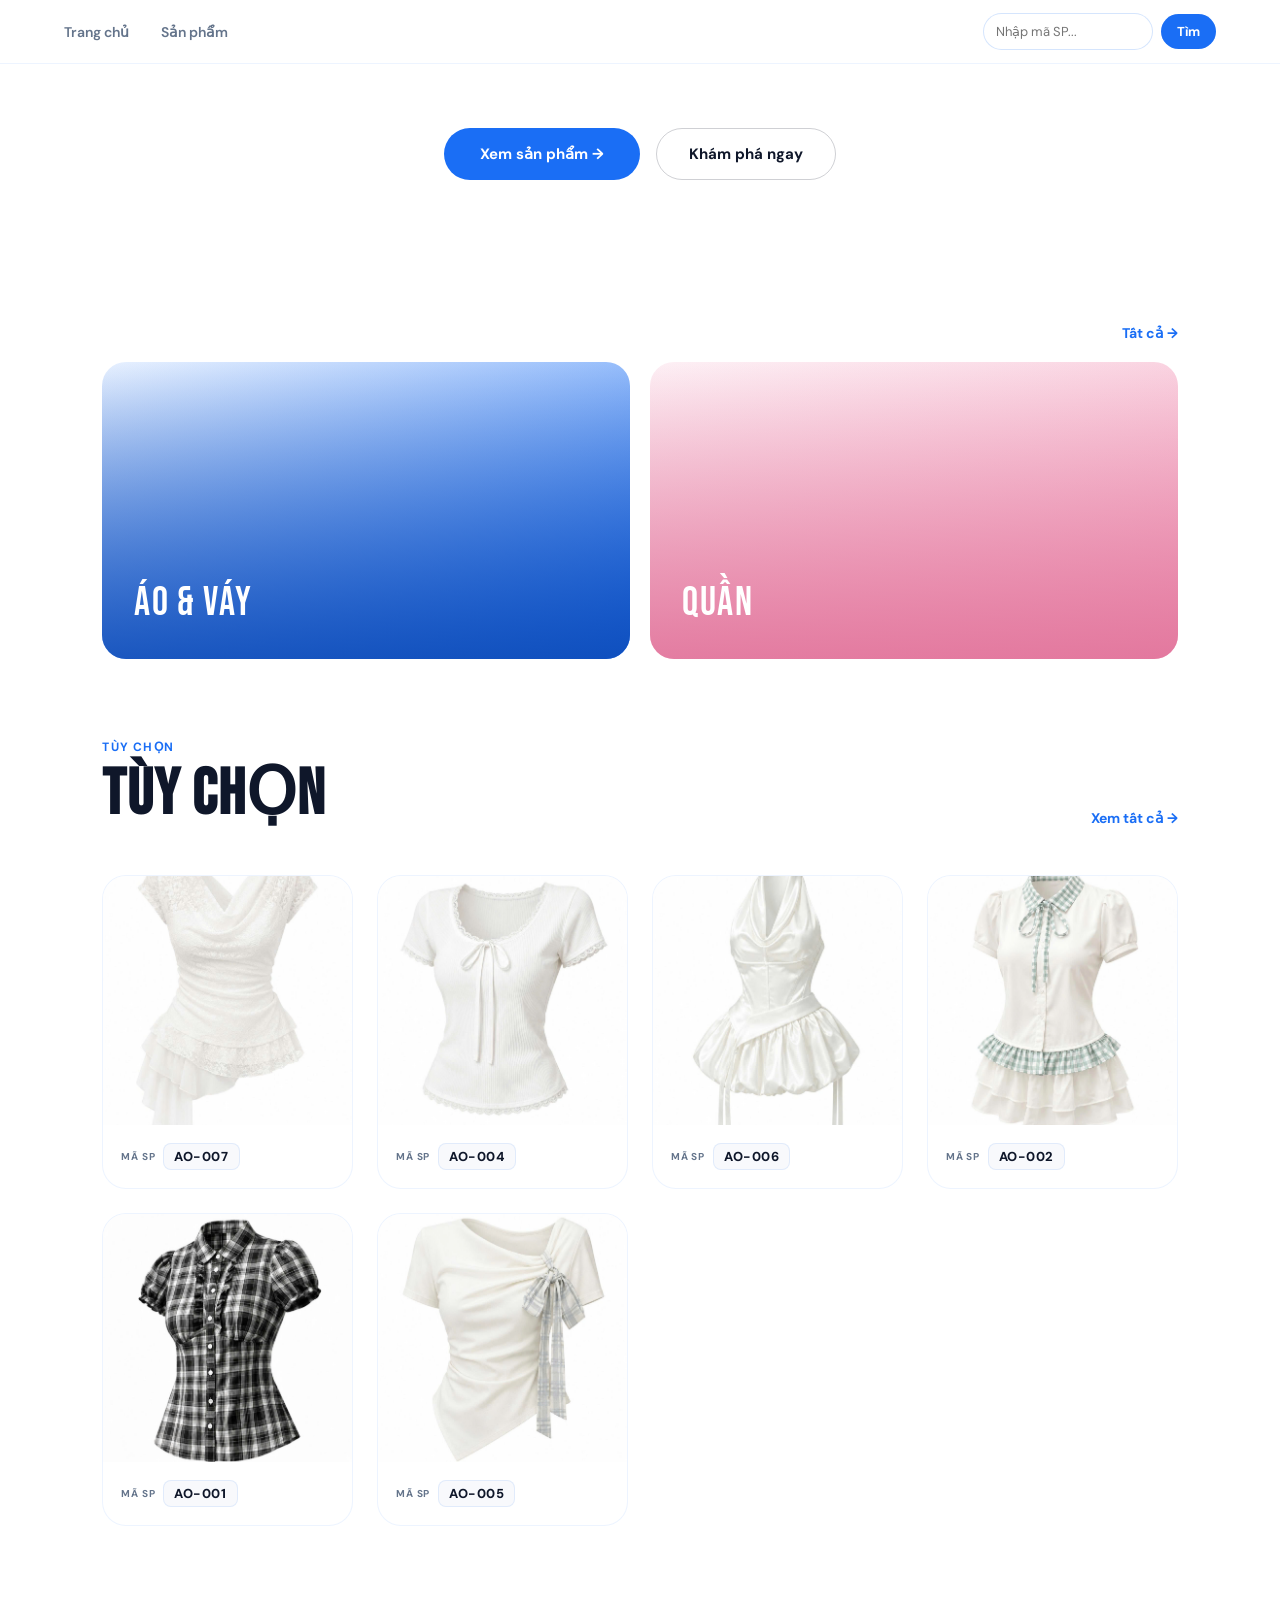
==== index.html @ 64c48cc1 "Update index.html" ====
<!DOCTYPE html>
<html lang="vi">
<head>
  <meta charset="UTF-8" />
  <meta name="viewport" content="width=device-width, initial-scale=1.0" />
  <title>Tra cứu mã sản phẩm</title>

  <style>
    @import url('https://fonts.googleapis.com/css2?family=Bebas+Neue&family=DM+Sans:wght@300;400;500;600;700&display=swap');

    /* =========================
       1. RESET & VARIABLES
    ========================= */
    * {
      margin: 0;
      padding: 0;
      box-sizing: border-box;
    }

    :root {
      --blue: #1a6ef5;
      --blue-dark: #0d4ab5;
      --blue-light: #e8f1ff;
      --pink: #f5a8c3;
      --pink-dark: #e07098;
      --pink-light: #fdf0f5;
      --white: #ffffff;
      --off-white: #f8f9fc;
      --gray: #64748b;
      --dark: #0f172a;
      --shadow-md: 0 8px 32px rgba(26, 110, 245, 0.14);
      --shadow-lg: 0 20px 60px rgba(26, 110, 245, 0.18);
    }

    body {
      font-family: 'DM Sans', sans-serif;
      background: var(--white);
      color: var(--dark);
      overflow-x: hidden;
    }

    h1,
    h2,
    h3,
    .display {
      font-family: 'Bebas Neue', sans-serif;
      letter-spacing: 0.02em;
    }

    button,
    select {
      font-family: inherit;
    }

    /* =========================
       2. COMMON COMPONENTS
    ========================= */
    .page {
      display: none;
      min-height: 100vh;
      padding-top: 64px;
    }

    .page.active {
      display: block;
    }

    .section {
      padding: 80px 8%;
    }

    .section-header {
      display: flex;
      justify-content: space-between;
      align-items: flex-end;
      gap: 20px;
      margin-bottom: 48px;
    }

    .section-header.no-title {
      justify-content: flex-end;
      margin-bottom: 20px;
    }

    .section-label {
      margin-bottom: 8px;
      font-size: 12px;
      font-weight: 700;
      color: var(--blue);
      text-transform: uppercase;
      letter-spacing: 0.1em;
    }

    .section-title {
      font-size: clamp(36px, 5vw, 64px);
      line-height: 1;
      color: var(--dark);
    }

    .section-link {
      display: flex;
      align-items: center;
      gap: 6px;
      font-size: 14px;
      font-weight: 700;
      color: var(--blue);
      text-decoration: none;
      cursor: pointer;
      transition: gap 0.2s ease;
    }

    .section-link:hover {
      gap: 12px;
    }

    .btn-primary,
    .btn-outline {
      border-radius: 50px;
      font-size: 15px;
      font-weight: 700;
      cursor: pointer;
      transition: all 0.25s ease;
    }

    .btn-primary {
      padding: 16px 36px;
      border: none;
      background: var(--blue);
      color: var(--white);
    }

    .btn-primary:hover {
      background: var(--blue-dark);
      transform: translateY(-2px);
      box-shadow: var(--shadow-md);
    }

    .btn-outline {
      padding: 15px 32px;
      border: 1.5px solid rgba(15, 23, 42, 0.2);
      background: transparent;
      color: var(--dark);
    }

    .btn-outline:hover {
      border-color: var(--blue);
      color: var(--blue);
      transform: translateY(-2px);
    }

    /* =========================
       3. NAVBAR
    ========================= */
    nav {
      position: fixed;
      top: 0;
      left: 0;
      z-index: 100;
      width: 100%;
      height: 64px;
      padding: 0 5%;
      display: flex;
      align-items: center;
      justify-content: space-between;
      background: rgba(255, 255, 255, 0.92);
      backdrop-filter: blur(16px);
      border-bottom: 1px solid rgba(26, 110, 245, 0.08);
    }

    .nav-logo {
      font-family: 'Bebas Neue', sans-serif;
      font-size: 26px;
      color: var(--blue);
      letter-spacing: 0.08em;
      cursor: pointer;
    }

    .nav-links {
      display: flex;
      gap: 32px;
      list-style: none;
    }

    .nav-links a {
      position: relative;
      font-size: 14px;
      font-weight: 600;
      color: var(--gray);
      text-decoration: none;
      cursor: pointer;
      transition: color 0.2s ease;
    }

    .nav-links a::after {
      content: '';
      position: absolute;
      left: 0;
      bottom: -4px;
      width: 0;
      height: 2px;
      background: var(--blue);
      transition: width 0.25s ease;
    }

    .nav-links a:hover {
      color: var(--blue);
    }

    .nav-links a:hover::after {
      width: 100%;
    }

    .nav-search {
      display: flex;
      align-items: center;
      gap: 8px;
    }

    .nav-search input {
      width: 170px;
      padding: 9px 12px;
      border: 1.5px solid rgba(26, 110, 245, 0.18);
      border-radius: 999px;
      outline: none;
      font-family: 'DM Sans', sans-serif;
      font-size: 13px;
      color: var(--dark);
      background: var(--white);
    }

    .nav-search input:focus {
      border-color: var(--blue);
      box-shadow: 0 0 0 3px rgba(26, 110, 245, 0.08);
    }

    .nav-search button {
      padding: 9px 16px;
      border: none;
      border-radius: 999px;
      background: var(--blue);
      color: var(--white);
      font-family: 'DM Sans', sans-serif;
      font-size: 13px;
      font-weight: 700;
      cursor: pointer;
      transition: all 0.2s ease;
    }

    .nav-search button:hover {
      background: var(--blue-dark);
      transform: translateY(-1px);
    }

    /* =========================
       4. HERO
    ========================= */
    .hero {
      min-height: 180px;
      display: block;
      overflow: hidden;
    }

    .hero-left {
      position: relative;
      z-index: 2;
      display: flex;
      align-items: center;
      justify-content: center;
      padding: 28px 5%;
      min-height: 180px;
      background: var(--white);
    }

    .hero-eyebrow {
      width: fit-content;
      display: inline-flex;
      align-items: center;
      gap: 8px;
      margin-bottom: 24px;
      padding: 6px 16px;
      border-radius: 20px;
      background: var(--blue-light);
      color: var(--blue);
      font-size: 12px;
      font-weight: 700;
      text-transform: uppercase;
      letter-spacing: 0.08em;
    }

    .hero-title {
      margin-bottom: 16px;
      font-size: clamp(52px, 7vw, 100px);
      line-height: 0.92;
      color: var(--dark);
    }

    .hero-title span {
      color: var(--blue);
    }

    .hero-sub {
      max-width: 390px;
      margin-bottom: 40px;
      color: var(--gray);
      font-size: 16px;
      font-weight: 300;
      line-height: 1.6;
    }

    .hero-cta {
      display: flex;
      gap: 16px;
      flex-wrap: wrap;
      align-items: center;
      justify-content: center;
    }

    .hero-stats {
      display: flex;
      gap: 40px;
      margin-top: 56px;
    }

    .stat {
      display: flex;
      flex-direction: column;
    }

    .stat-num {
      font-family: 'Bebas Neue', sans-serif;
      font-size: 36px;
      line-height: 1;
      color: var(--blue);
    }

    .stat-label {
      margin-top: 4px;
      font-size: 12px;
      font-weight: 600;
      color: var(--gray);
      text-transform: uppercase;
      letter-spacing: 0.06em;
    }

    .hero-right {
      position: relative;
      display: flex;
      align-items: center;
      justify-content: center;
      overflow: hidden;
      background: linear-gradient(135deg, var(--blue-light), var(--pink-light));
    }

    .hero-blob,
    .hero-blob-2 {
      position: absolute;
      border-radius: 60% 40% 70% 30% / 50% 60% 40% 50%;
      animation: blobAnim 7s ease-in-out infinite;
    }

    .hero-blob {
      width: 500px;
      height: 500px;
      background: rgba(26, 110, 245, 0.08);
    }

    .hero-blob-2 {
      width: 350px;
      height: 350px;
      background: rgba(245, 168, 195, 0.2);
      animation-direction: reverse;
    }

    .hero-icon {
      position: relative;
      z-index: 2;
      font-size: 180px;
      filter: drop-shadow(0 20px 40px rgba(26, 110, 245, 0.25));
      animation: float 3s ease-in-out infinite;
    }

    .hero-badge {
      position: absolute;
      right: 8%;
      bottom: 24%;
      z-index: 3;
      padding: 16px 20px;
      border-radius: 20px;
      background: var(--white);
      box-shadow: var(--shadow-md);
      animation: float 4s ease-in-out infinite;
    }

    .badge-label {
      font-size: 10px;
      font-weight: 700;
      color: var(--gray);
      text-transform: uppercase;
      letter-spacing: 0.08em;
    }

    .badge-value {
      font-family: 'Bebas Neue', sans-serif;
      font-size: 28px;
      line-height: 1;
      color: var(--blue);
    }

    /* =========================
       5. CATEGORIES
    ========================= */
    .categories {
      display: grid;
      grid-template-columns: 1fr 1fr;
      gap: 20px;
    }

    .category-card {
      position: relative;
      aspect-ratio: 16 / 9;
      overflow: hidden;
      border-radius: 24px;
      cursor: pointer;
      transition: transform 0.3s ease;
    }

    .category-card:hover {
      transform: scale(1.02);
    }

    .category-bg {
      width: 100%;
      height: 100%;
      display: flex;
      align-items: center;
      justify-content: center;
      font-size: 90px;
      transition: transform 0.4s ease;
    }

    .category-card:hover .category-bg {
      transform: scale(1.1);
    }

    .category-overlay {
      position: absolute;
      inset: 0;
      display: flex;
      flex-direction: column;
      justify-content: flex-end;
      padding: 32px;
    }

    .category-name {
      font-family: 'Bebas Neue', sans-serif;
      font-size: 40px;
      color: var(--white);
      letter-spacing: 0.04em;
    }

    .category-count {
      color: rgba(255, 255, 255, 0.78);
      font-size: 14px;
    }

    .category-shirt {
      background: linear-gradient(160deg, #e8f1ff, #1a6ef5);
    }

    .category-shirt .category-overlay {
      background: linear-gradient(to top, rgba(13, 74, 181, 0.85), transparent);
    }

    .category-pants {
      background: linear-gradient(160deg, #fdf0f5, #f5a8c3);
    }

    .category-pants .category-overlay {
      background: linear-gradient(to top, rgba(224, 112, 152, 0.85), transparent);
    }

    /* =========================
       6. PRODUCT CARD
    ========================= */
    .products-grid {
      display: grid;
      grid-template-columns: repeat(auto-fill, minmax(240px, 1fr));
      gap: 24px;
    }

    .product-card {
      overflow: hidden;
      border: 1.5px solid rgba(26, 110, 245, 0.08);
      border-radius: 24px;
      background: var(--white);
      cursor: pointer;
      transition: all 0.3s ease;
    }

    .product-card:hover {
      transform: translateY(-8px);
      border-color: rgba(26, 110, 245, 0.2);
      box-shadow: var(--shadow-lg);
    }

    .product-image {
      position: relative;
      aspect-ratio: 1 / 1;
      display: flex;
      align-items: center;
      justify-content: center;
      background: linear-gradient(135deg, var(--blue-light), var(--pink-light));
      font-size: 90px;
      overflow: hidden;
    }


    .product-image img {
      width: 100%;
      height: 100%;
      object-fit: cover;
      display: block;
    }
    .product-emoji {
      transition: transform 0.3s ease;
    }

    .product-card:hover .product-emoji {
      transform: scale(1.12) rotate(-4deg);
    }

    .product-badge {
      position: absolute;
      top: 12px;
      left: 12px;
      padding: 4px 12px;
      border-radius: 20px;
      background: var(--blue);
      color: var(--white);
      font-size: 11px;
      font-weight: 700;
      letter-spacing: 0.04em;
    }

    .product-body {
      padding: 18px;
    }

    .product-name {
      margin-bottom: 12px;
      font-family: 'Bebas Neue', sans-serif;
      font-size: 22px;
      line-height: 1.1;
      color: var(--dark);
      letter-spacing: 0.02em;
    }

    .product-code-row {
      display: flex;
      align-items: center;
      gap: 8px;
      flex-wrap: wrap;
    }

    .code-label {
      font-size: 10px;
      font-weight: 700;
      color: var(--gray);
      text-transform: uppercase;
      letter-spacing: 0.08em;
    }

    .code-value {
      padding: 4px 10px;
      border: 1px solid rgba(26, 110, 245, 0.1);
      border-radius: 8px;
      background: var(--off-white);
      color: var(--dark);
      font-size: 13px;
      font-weight: 800;
      letter-spacing: 0.04em;
    }

    /* =========================
       7. SHOP PAGE
    ========================= */
    .shop-hero {
      padding: 40px 8% 32px;
      background: var(--off-white);
      border-bottom: 1px solid rgba(26, 110, 245, 0.08);
    }

    .shop-title {
      font-family: 'Bebas Neue', sans-serif;
      font-size: clamp(40px, 6vw, 72px);
      color: var(--dark);
    }

    .shop-layout {
      display: grid;
      grid-template-columns: 220px 1fr;
      gap: 32px;
      padding: 32px 8% 80px;
    }

    .filters {
      position: sticky;
      top: 84px;
      height: fit-content;
    }

    .filter-group {
      margin-bottom: 32px;
    }

    .filter-title {
      margin-bottom: 16px;
      font-family: 'Bebas Neue', sans-serif;
      font-size: 18px;
      color: var(--dark);
      letter-spacing: 0.04em;
    }

    .filter-options {
      display: flex;
      flex-direction: column;
      gap: 8px;
    }

    .filter-option {
      display: flex;
      align-items: center;
      justify-content: space-between;
      padding: 8px 12px;
      border-radius: 10px;
      color: var(--gray);
      font-size: 14px;
      cursor: pointer;
      transition: all 0.2s ease;
    }

    .filter-option:hover,
    .filter-option.active {
      background: var(--blue-light);
      color: var(--blue);
      font-weight: 700;
    }

    .filter-count {
      padding: 2px 8px;
      border-radius: 10px;
      background: rgba(26, 110, 245, 0.1);
      color: var(--blue);
      font-size: 11px;
      font-weight: 700;
    }

    .shop-header {
      display: flex;
      justify-content: space-between;
      align-items: center;
      gap: 16px;
      margin-bottom: 24px;
    }

    .shop-count {
      color: var(--gray);
      font-size: 14px;
    }

    .sort-select {
      padding: 8px 14px;
      border: 1.5px solid rgba(26, 110, 245, 0.15);
      border-radius: 10px;
      background: var(--white);
      color: var(--dark);
      font-size: 14px;
      outline: none;
      cursor: pointer;
    }

    .tag-row {
      display: flex;
      flex-wrap: wrap;
      gap: 10px;
      margin-bottom: 36px;
    }

    .tag {
      padding: 8px 20px;
      border: 1.5px solid rgba(26, 110, 245, 0.2);
      border-radius: 20px;
      background: var(--white);
      color: var(--gray);
      font-size: 13px;
      font-weight: 700;
      cursor: pointer;
      transition: all 0.2s ease;
    }

    .tag:hover,
    .tag.active {
      border-color: var(--blue);
      background: var(--blue);
      color: var(--white);
    }

    /* =========================
       8. DETAIL PAGE
    ========================= */
    .detail-wrap {
      display: grid;
      grid-template-columns: 1fr 1fr;
      gap: 60px;
      padding: 40px 8% 80px;
    }

    .detail-gallery {
      position: sticky;
      top: 84px;
      height: fit-content;
    }

    .gallery-main {
      aspect-ratio: 1 / 1;
      display: flex;
      align-items: center;
      justify-content: center;
      margin-bottom: 16px;
      border-radius: 28px;
      background: linear-gradient(135deg, var(--blue-light), var(--pink-light));
      font-size: 140px;
    }

    .gallery-thumbs {
      display: flex;
      gap: 12px;
    }

    .thumb {
      width: 72px;
      height: 72px;
      display: flex;
      align-items: center;
      justify-content: center;
      border: 2px solid transparent;
      border-radius: 14px;
      background: var(--off-white);
      font-size: 26px;
      cursor: pointer;
      transition: all 0.2s ease;
    }

    .thumb.active,
    .thumb:hover {
      border-color: var(--blue);
      background: var(--blue-light);
    }

    .detail-name {
      margin-bottom: 20px;
      font-size: clamp(34px, 4vw, 56px);
      line-height: 0.95;
      color: var(--dark);
    }

    .detail-code-box {
      display: inline-flex;
      align-items: center;
      gap: 10px;
      margin-bottom: 28px;
      padding: 12px 20px;
      border: 1.5px solid rgba(26, 110, 245, 0.12);
      border-radius: 14px;
      background: var(--off-white);
    }

    .detail-code-label {
      font-size: 11px;
      font-weight: 800;
      color: var(--gray);
      text-transform: uppercase;
      letter-spacing: 0.1em;
    }

    .detail-code-value {
      color: var(--blue);
      font-size: 16px;
      font-weight: 800;
      letter-spacing: 0.08em;
    }

    .option-label {
      margin-bottom: 12px;
      color: var(--gray);
      font-size: 13px;
      font-weight: 700;
      text-transform: uppercase;
      letter-spacing: 0.06em;
    }

    .color-options {
      display: flex;
      gap: 10px;
      margin-bottom: 32px;
    }

    .color-dot {
      width: 32px;
      height: 32px;
      border: 3px solid transparent;
      border-radius: 50%;
      cursor: pointer;
      transition: all 0.2s ease;
    }

    .color-dot:hover,
    .color-dot.active {
      border-color: var(--blue);
      transform: scale(1.1);
    }

    .features-grid {
      display: grid;
      grid-template-columns: 1fr 1fr;
      gap: 14px;
    }

    .feature-item {
      display: flex;
      gap: 12px;
      align-items: flex-start;
      padding: 16px;
      border-radius: 14px;
      background: var(--off-white);
    }

    .feature-icon {
      font-size: 22px;
    }

    .feature-text strong {
      display: block;
      margin-bottom: 2px;
      color: var(--dark);
      font-size: 13px;
    }

    .feature-text span {
      color: var(--gray);
      font-size: 12px;
    }

    /* =========================
       9. FOOTER
    ========================= */
    footer {
      padding: 60px 8% 32px;
      background: var(--dark);
      color: rgba(255, 255, 255, 0.6);
    }

    .footer-grid {
      display: grid;
      grid-template-columns: 2fr 1fr 1fr 1fr;
      gap: 40px;
      margin-bottom: 48px;
    }

    .footer-brand {
      margin-bottom: 12px;
      font-family: 'Bebas Neue', sans-serif;
      font-size: 36px;
      color: var(--white);
      letter-spacing: 0.1em;
    }

    .footer-tagline {
      max-width: 280px;
      font-size: 14px;
      font-weight: 300;
      line-height: 1.6;
    }

    .footer-col h4 {
      margin-bottom: 20px;
      color: var(--white);
      font-size: 12px;
      font-weight: 800;
      text-transform: uppercase;
      letter-spacing: 0.1em;
    }

    .footer-col ul {
      display: flex;
      flex-direction: column;
      gap: 12px;
      list-style: none;
    }

    .footer-col li {
      font-size: 14px;
      font-weight: 300;
    }

    .footer-bottom {
      display: flex;
      justify-content: space-between;
      gap: 20px;
      padding-top: 28px;
      border-top: 1px solid rgba(255, 255, 255, 0.08);
      font-size: 13px;
      font-weight: 300;
    }

    /* =========================
       10. ANIMATION
    ========================= */
    @keyframes blobAnim {
      0%,
      100% {
        border-radius: 60% 40% 70% 30% / 50% 60% 40% 50%;
      }
      50% {
        border-radius: 40% 60% 30% 70% / 60% 40% 50% 50%;
      }
    }

    @keyframes float {
      0%,
      100% {
        transform: rotate(-10deg) translateY(0);
      }
      50% {
        transform: rotate(-10deg) translateY(-16px);
      }
    }

    @keyframes fadeUp {
      from {
        opacity: 0;
        transform: translateY(24px);
      }
      to {
        opacity: 1;
        transform: translateY(0);
      }
    }

    .fade-up {
      animation: fadeUp 0.6s cubic-bezier(0.22, 0.68, 0, 1.2) both;
    }

    .delay-1 { animation-delay: 0.1s; }
    .delay-2 { animation-delay: 0.2s; }
    .delay-3 { animation-delay: 0.3s; }
    .delay-4 { animation-delay: 0.4s; }

    /* =========================
       11. RESPONSIVE: TABLET + MOBILE
    ========================= */

    /* iPad / Tablet ngang và dọc */
    @media (max-width: 1024px) {
      nav {
        height: auto;
        min-height: 64px;
        padding: 12px 5%;
        gap: 14px;
        flex-wrap: wrap;
      }

      .page {
        padding-top: 92px;
      }

      .nav-logo {
        font-size: 24px;
      }

      .nav-links {
        gap: 20px;
      }

      .nav-search {
        width: 100%;
        order: 3;
      }

      .nav-search input {
        flex: 1;
        width: auto;
      }

      .hero {
        min-height: auto;
        grid-template-columns: 1fr;
      }

      .hero-left {
        padding: 26px 6%;
        min-height: 160px;
      }

      .hero-right {
        min-height: 360px;
      }

      .hero-icon {
        font-size: 130px;
      }

      .hero-badge {
        right: 10%;
        bottom: 16%;
      }

      .categories {
        gap: 18px;
      }

      .category-card {
        aspect-ratio: 4 / 3;
      }

      .category-name {
        font-size: 34px;
      }

      .products-grid {
        grid-template-columns: repeat(2, minmax(0, 1fr));
        gap: 20px;
      }

      .shop-layout {
        grid-template-columns: 1fr;
        padding: 28px 6% 70px;
      }

      .filters {
        position: static;
      }

      .filter-options {
        flex-direction: row;
        flex-wrap: wrap;
      }

      .filter-option {
        border: 1.5px solid rgba(26, 110, 245, 0.15);
      }

      .footer-grid {
        grid-template-columns: 1fr 1fr;
      }
    }

    /* Điện thoại */
    @media (max-width: 640px) {
      nav {
        padding: 10px 5%;
      }

      .page {
        padding-top: 122px;
      }

      .nav-logo {
        width: 100%;
        text-align: center;
        font-size: 25px;
      }

      .nav-links {
        width: 100%;
        justify-content: center;
        gap: 22px;
      }

      .nav-links a {
        font-size: 13px;
      }

      .nav-search {
        gap: 6px;
      }

      .nav-search input {
        min-width: 0;
        padding: 10px 12px;
        font-size: 12px;
      }

      .nav-search button {
        padding: 10px 14px;
        font-size: 12px;
        white-space: nowrap;
      }

      .section {
        padding: 54px 5%;
      }

      .section-header {
        align-items: flex-start;
        flex-direction: column;
        gap: 12px;
        margin-bottom: 28px;
      }

      .section-title {
        font-size: 42px;
      }

      .hero-left {
        padding: 22px 5%;
        min-height: 140px;
      }

      .hero-eyebrow {
        margin-bottom: 18px;
        font-size: 11px;
      }

      .hero-title {
        font-size: 58px;
      }

      .hero-sub {
        margin-bottom: 28px;
        font-size: 14px;
      }

      .hero-cta {
        flex-direction: column;
        align-items: stretch;
      }

      .btn-primary,
      .btn-outline {
        width: 100%;
        text-align: center;
      }

      .hero-stats {
        display: grid;
        grid-template-columns: repeat(3, 1fr);
        gap: 12px;
        margin-top: 34px;
      }

      .stat-num {
        font-size: 28px;
      }

      .stat-label {
        font-size: 10px;
      }

      .hero-right {
        display: none;
      }

      .categories {
        grid-template-columns: 1fr;
      }

      .category-card {
        aspect-ratio: 16 / 10;
        border-radius: 20px;
      }

      .category-bg {
        font-size: 70px;
      }

      .category-overlay {
        padding: 24px;
      }

      .category-name {
        font-size: 34px;
      }

      .products-grid {
        grid-template-columns: 1fr;
        gap: 18px;
      }

      .product-card {
        border-radius: 20px;
      }

      .product-image {
        font-size: 76px;
      }

      .product-body {
        padding: 16px;
      }

      .shop-hero {
        padding: 32px 5% 24px;
      }

      .shop-title {
        font-size: 46px;
      }

      .shop-layout {
        padding: 24px 5% 56px;
      }

      .shop-header {
        align-items: flex-start;
        flex-direction: column;
      }

      .sort-select {
        width: 100%;
      }

      .tag-row {
        gap: 8px;
        margin-bottom: 26px;
      }

      .tag {
        padding: 8px 16px;
        font-size: 12px;
      }

      .footer-grid {
        grid-template-columns: 1fr;
        gap: 28px;
      }

      .footer-bottom {
        align-items: flex-start;
        flex-direction: column;
      }
    }

    /* Điện thoại rất nhỏ */
    @media (max-width: 380px) {
      .page {
        padding-top: 128px;
      }

      .hero-title {
        font-size: 50px;
      }

      .hero-stats {
        grid-template-columns: 1fr;
      }

      .category-name {
        font-size: 30px;
      }
    }
  </style>
</head>

<body>
  <!-- =========================
       NAVBAR
  ========================== -->
  <nav>

    <ul class="nav-links">
      <li><a onclick="goPage('home')">Trang chủ</a></li>
      <li><a onclick="goPage('shop')">Sản phẩm</a></li>
    </ul>

    <div class="nav-search">
      <input id="search-code" type="text" placeholder="Nhập mã SP..." onkeydown="handleSearchEnter(event)" />
      <button onclick="searchProductByCode()">Tìm</button>
    </div>
  </nav>

  <!-- =========================
       HOME PAGE
  ========================== -->
  <main id="page-home" class="page active">
    <section class="hero">
      <div class="hero-left">
        <div class="hero-cta fade-up delay-3">
          <button class="btn-primary" onclick="goPage('shop')">Xem sản phẩm →</button>
          <button class="btn-outline" onclick="goPage('shop')">Khám phá ngay</button>
        </div>
      </div>
    </section>

    <section class="section">
      <div class="section-header no-title">
        <a class="section-link" onclick="goPage('shop')">Tất cả →</a>
      </div>

      <div class="categories">
        <div class="category-card category-shirt" onclick="goShopFilter('ao')">
          <div class="category-bg"></div>
          <div class="category-overlay">
            <div class="category-name">ÁO & VÁY</div>
          </div>
        </div>

        <div class="category-card category-pants" onclick="goShopFilter('quan')">
          <div class="category-bg"></div>
          <div class="category-overlay">
            <div class="category-name">QUẦN</div>
          </div>
        </div>
      </div>
    </section>

    <section class="section" style="padding-top: 0;">
      <div class="section-header">
        <div>
          <div class="section-label">Tùy chọn</div>
          <h2 class="section-title">TÙY CHỌN</h2>
        </div>
        <a class="section-link" onclick="goPage('shop')">Xem tất cả →</a>
      </div>

      <div id="new-products" class="products-grid"></div>
    </section>
  </main>

  <!-- =========================
       SHOP PAGE
  ========================== -->
  <main id="page-shop" class="page">
    <section class="shop-hero">
      <div class="section-label">Cửa hàng</div>
      <h1 class="shop-title">ÁO & VÁY</h1>
    </section>

    <section class="shop-layout">
      <aside class="filters">
        <div class="filter-group">
          <div class="filter-title">DANH MỤC</div>

          <div class="filter-options">
            <div id="filter-all" class="filter-option active" onclick="shopFilter('all')">
             Tất cả
            </div>
            <div id="filter-ao" class="filter-option" onclick="shopFilter('ao')">
             Áo & Váy
            </div>
            <div id="filter-quan" class="filter-option" onclick="shopFilter('quan')">
             Quần
            </div>
          </div>
        </div>
      </aside>

      <div>
        <div class="shop-header">
          <span id="shop-count" class="shop-count">Hiển thị 0 sản phẩm</span>

          <select id="sort-select" class="sort-select" onchange="renderShopProducts()">
            <option value="default">Mặc định</option>
            <option value="random">Tùy chọn</option>
            <option value="az">Mã A–Z</option>
          </select>
        </div>

        <div class="tag-row">
          <button class="tag active" onclick="shopFilter('all', this)">Tất cả</button>
          <button class="tag" onclick="shopFilter('ao', this)">Áo & Váy</button>
          <button class="tag" onclick="shopFilter('quan', this)">Quần</button>
        </div>

        <div id="shop-products" class="products-grid"></div>
      </div>
    </section>
  </main>

  <!-- =========================
       DETAIL PAGE
  ========================== -->
  <main id="page-detail" class="page">
    <section id="detail-content" class="detail-wrap"></section>
  </main>

  <script>
    /* =========================
       1. PRODUCT DATA
    ========================= */
  </script>
  <script src="products.js"></script>
  <script>
    let activeFilter = 'all';
    let activeSearchCode = '';
    const randomOptionProducts = [...products].sort(() => Math.random() - 0.5).slice(0, 8);

    /* =========================
       2. RENDER PRODUCTS
    ========================= */
    function renderProductCard(product) {
      return `
        <article class="product-card fade-up" onclick="openProductLink(${product.id})">
          <div class="product-image">
            <img src="${product.image}" alt="${product.code}" loading="lazy">
          </div>

          <div class="product-body">
            <div class="product-code-row">
              <span class="code-label">Mã SP</span>
              <span class="code-value">${product.code}</span>
            </div>
          </div>
        </article>
      `;
    }

    function renderNewProducts() {
      document.getElementById('new-products').innerHTML = randomOptionProducts.map(renderProductCard).join('');
    }

    function renderShopProducts() {
      const sortValue = document.getElementById('sort-select')?.value || 'default';

      let list = products.filter(product => {
        const categoryOk = activeFilter === 'all' || product.cat === activeFilter;
        const searchOk = !activeSearchCode || product.code.toUpperCase() === activeSearchCode;
        return categoryOk && searchOk;
      });

      if (sortValue === 'random') {
        list = [...list].sort(() => Math.random() - 0.5).slice(0, 8);
      }

      if (sortValue === 'az') {
        list = [...list].sort((a, b) => a.code.localeCompare(b.code));
      }

      document.getElementById('shop-products').innerHTML = list.map(renderProductCard).join('');
      document.getElementById('shop-count').textContent = activeSearchCode
        ? `Kết quả tìm kiếm: ${activeSearchCode}`
        : `Hiển thị ${list.length} sản phẩm`;
    }

    /* =========================
       3. FILTER PRODUCTS
    ========================= */
    function shopFilter(category, tagElement) {
      activeFilter = category;
      activeSearchCode = '';
      const searchInput = document.getElementById('search-code');
      if (searchInput) searchInput.value = '';

      document.querySelectorAll('.filter-option').forEach(option => {
        option.classList.remove('active');
      });

      document.getElementById(`filter-${category}`)?.classList.add('active');

      if (tagElement) {
        document.querySelectorAll('.tag').forEach(tag => tag.classList.remove('active'));
        tagElement.classList.add('active');
      } else {
        document.querySelectorAll('.tag').forEach(tag => tag.classList.remove('active'));
        const tagIndex = category === 'all' ? 0 : category === 'ao' ? 1 : 2;
        document.querySelectorAll('.tag')[tagIndex]?.classList.add('active');
      }

      renderShopProducts();
    }

    function goShopFilter(category) {
      goPage('shop');
      setTimeout(() => shopFilter(category), 50);
    }

    /* =========================
       4. PRODUCT LINK & SEARCH
    ========================= */
    function openProductLink(productId) {
      const product = products.find(item => item.id === productId);
      if (!product) return;

      window.location.href = product.link;
    }

    function searchProductByCode() {
      const input = document.getElementById('search-code');
      const keyword = input.value.trim().toUpperCase();

      if (!keyword) {
        alert('Vui lòng nhập mã sản phẩm. Ví dụ: AO-001');
        return;
      }

      const product = products.find(item => item.code.toUpperCase() === keyword);

      if (!product) {
        alert('Không tìm thấy sản phẩm có mã: ' + keyword);
        return;
      }

      activeSearchCode = product.code.toUpperCase();
      activeFilter = 'all';
      goPage('shop');
      renderShopProducts();
    }

    function handleSearchEnter(event) {
      if (event.key === 'Enter') {
        searchProductByCode();
      }
    }

    /* =========================
       5. PAGE NAVIGATION
    ========================= */
    function goPage(pageName) {
      document.querySelectorAll('.page').forEach(page => page.classList.remove('active'));
      document.getElementById(`page-${pageName}`).classList.add('active');

      window.scrollTo({ top: 0, behavior: 'smooth' });

      if (pageName === 'shop') {
        renderShopProducts();
      }
    }

    /* =========================
       6. INIT
    ========================= */
    renderNewProducts();
  </script>
</body>
</html>
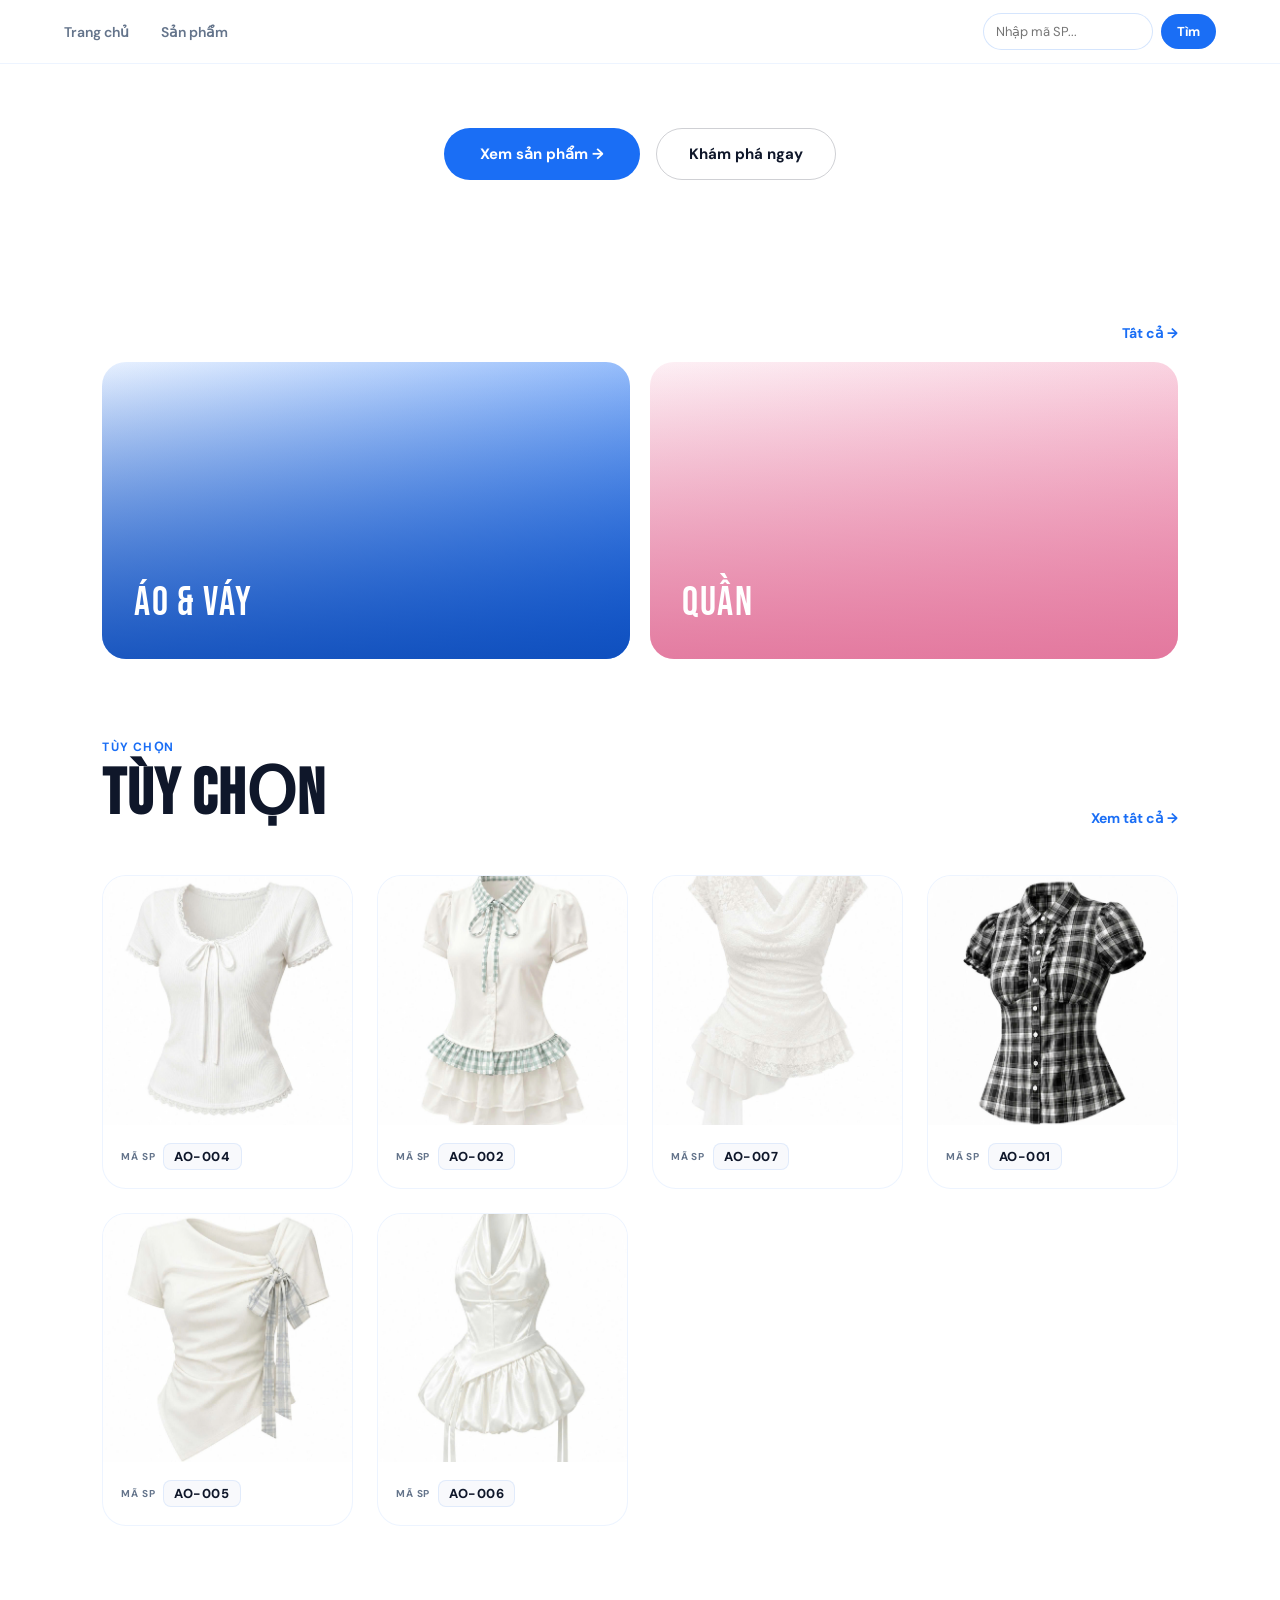
==== commit d83804d8: "Update index.html" ====
--- a/index.html
+++ b/index.html
@@ -1331,11 +1331,6 @@
        SHOP PAGE
   ========================== -->
   <main id="page-shop" class="page">
-    <section class="shop-hero">
-      <div class="section-label">Cửa hàng</div>
-      <h1 class="shop-title">ÁO & VÁY</h1>
-    </section>
-
     <section class="shop-layout">
       <aside class="filters">
         <div class="filter-group">
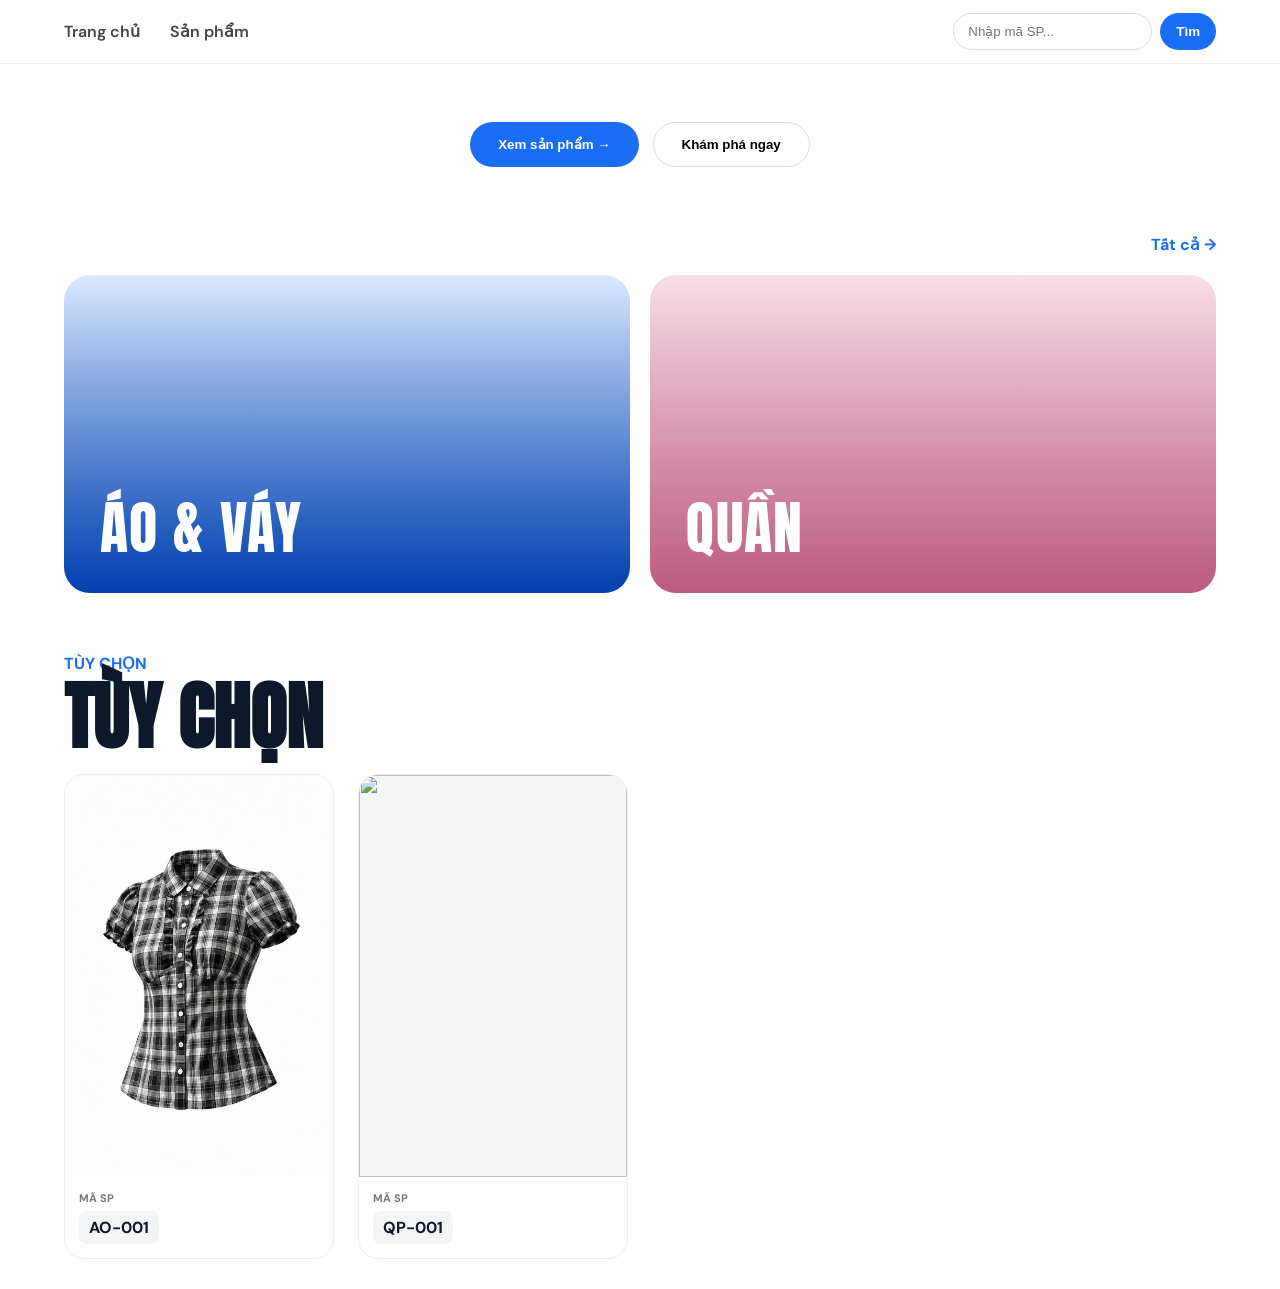
==== commit 213fda1d: "Update index.html" ====
--- a/index.html
+++ b/index.html
@@ -6,1525 +6,323 @@
   <title>Tra cứu mã sản phẩm</title>
 
   <style>
-    @import url('https://fonts.googleapis.com/css2?family=Bebas+Neue&family=DM+Sans:wght@300;400;500;600;700&display=swap');
-
-    /* =========================
-       1. RESET & VARIABLES
-    ========================= */
-    * {
-      margin: 0;
-      padding: 0;
-      box-sizing: border-box;
-    }
-
-    :root {
-      --blue: #1a6ef5;
-      --blue-dark: #0d4ab5;
-      --blue-light: #e8f1ff;
-      --pink: #f5a8c3;
-      --pink-dark: #e07098;
-      --pink-light: #fdf0f5;
-      --white: #ffffff;
-      --off-white: #f8f9fc;
-      --gray: #64748b;
-      --dark: #0f172a;
-      --shadow-md: 0 8px 32px rgba(26, 110, 245, 0.14);
-      --shadow-lg: 0 20px 60px rgba(26, 110, 245, 0.18);
-    }
-
-    body {
-      font-family: 'DM Sans', sans-serif;
-      background: var(--white);
-      color: var(--dark);
-      overflow-x: hidden;
-    }
-
-    h1,
-    h2,
-    h3,
-    .display {
-      font-family: 'Bebas Neue', sans-serif;
-      letter-spacing: 0.02em;
-    }
-
-    button,
-    select {
-      font-family: inherit;
-    }
-
-    /* =========================
-       2. COMMON COMPONENTS
-    ========================= */
-    .page {
-      display: none;
-      min-height: 100vh;
-      padding-top: 64px;
-    }
-
-    .page.active {
-      display: block;
-    }
-
-    .section {
-      padding: 80px 8%;
-    }
-
-    .section-header {
-      display: flex;
-      justify-content: space-between;
-      align-items: flex-end;
-      gap: 20px;
-      margin-bottom: 48px;
-    }
-
-    .section-header.no-title {
-      justify-content: flex-end;
-      margin-bottom: 20px;
-    }
-
-    .section-label {
-      margin-bottom: 8px;
-      font-size: 12px;
-      font-weight: 700;
-      color: var(--blue);
-      text-transform: uppercase;
-      letter-spacing: 0.1em;
-    }
-
-    .section-title {
-      font-size: clamp(36px, 5vw, 64px);
-      line-height: 1;
-      color: var(--dark);
-    }
-
-    .section-link {
-      display: flex;
-      align-items: center;
-      gap: 6px;
-      font-size: 14px;
-      font-weight: 700;
-      color: var(--blue);
-      text-decoration: none;
-      cursor: pointer;
-      transition: gap 0.2s ease;
-    }
-
-    .section-link:hover {
-      gap: 12px;
+    @import url('https://fonts.googleapis.com/css2?family=Bebas+Neue&family=Anton&family=DM+Sans:wght@300;400;500;600;700&display=swap');
+
+    *{
+      margin:0;
+      padding:0;
+      box-sizing:border-box;
+    }
+
+    :root{
+      --blue:#1a6ef5;
+      --blue-dark:#0d4ab5;
+      --pink:#f5a8c3;
+      --white:#fff;
+      --dark:#0f172a;
+    }
+
+    body{
+      font-family:'DM Sans',sans-serif;
+      background:#fff;
+      color:var(--dark);
+    }
+
+    nav{
+      height:64px;
+      display:flex;
+      justify-content:space-between;
+      align-items:center;
+      padding:0 5%;
+      border-bottom:1px solid rgba(0,0,0,.06);
+    }
+
+    .nav-links{
+      display:flex;
+      gap:30px;
+      list-style:none;
+    }
+
+    .nav-links a{
+      text-decoration:none;
+      color:#444;
+      font-weight:600;
+      cursor:pointer;
+    }
+
+    .nav-search{
+      display:flex;
+      gap:8px;
+    }
+
+    .nav-search input{
+      padding:10px 14px;
+      border-radius:999px;
+      border:1px solid #ddd;
+      outline:none;
+    }
+
+    .nav-search button{
+      padding:10px 16px;
+      border:none;
+      border-radius:999px;
+      background:var(--blue);
+      color:#fff;
+      cursor:pointer;
+      font-weight:700;
+    }
+
+    .page{
+      padding-top:20px;
+    }
+
+    .hero{
+      min-height:120px;
+      display:flex;
+      justify-content:center;
+      align-items:center;
+    }
+
+    .hero-cta{
+      display:flex;
+      gap:14px;
     }
 
     .btn-primary,
-    .btn-outline {
-      border-radius: 50px;
-      font-size: 15px;
-      font-weight: 700;
-      cursor: pointer;
-      transition: all 0.25s ease;
-    }
-
-    .btn-primary {
-      padding: 16px 36px;
-      border: none;
-      background: var(--blue);
-      color: var(--white);
-    }
-
-    .btn-primary:hover {
-      background: var(--blue-dark);
-      transform: translateY(-2px);
-      box-shadow: var(--shadow-md);
-    }
-
-    .btn-outline {
-      padding: 15px 32px;
-      border: 1.5px solid rgba(15, 23, 42, 0.2);
-      background: transparent;
-      color: var(--dark);
-    }
-
-    .btn-outline:hover {
-      border-color: var(--blue);
-      color: var(--blue);
-      transform: translateY(-2px);
-    }
-
-    /* =========================
-       3. NAVBAR
-    ========================= */
-    nav {
-      position: fixed;
-      top: 0;
-      left: 0;
-      z-index: 100;
-      width: 100%;
-      height: 64px;
-      padding: 0 5%;
-      display: flex;
-      align-items: center;
-      justify-content: space-between;
-      background: rgba(255, 255, 255, 0.92);
-      backdrop-filter: blur(16px);
-      border-bottom: 1px solid rgba(26, 110, 245, 0.08);
-    }
-
-    .nav-logo {
-      font-family: 'Bebas Neue', sans-serif;
-      font-size: 26px;
-      color: var(--blue);
-      letter-spacing: 0.08em;
-      cursor: pointer;
-    }
-
-    .nav-links {
-      display: flex;
-      gap: 32px;
-      list-style: none;
-    }
-
-    .nav-links a {
-      position: relative;
-      font-size: 14px;
-      font-weight: 600;
-      color: var(--gray);
-      text-decoration: none;
-      cursor: pointer;
-      transition: color 0.2s ease;
-    }
-
-    .nav-links a::after {
-      content: '';
-      position: absolute;
-      left: 0;
-      bottom: -4px;
-      width: 0;
-      height: 2px;
-      background: var(--blue);
-      transition: width 0.25s ease;
-    }
-
-    .nav-links a:hover {
-      color: var(--blue);
-    }
-
-    .nav-links a:hover::after {
-      width: 100%;
-    }
-
-    .nav-search {
-      display: flex;
-      align-items: center;
-      gap: 8px;
-    }
-
-    .nav-search input {
-      width: 170px;
-      padding: 9px 12px;
-      border: 1.5px solid rgba(26, 110, 245, 0.18);
-      border-radius: 999px;
-      outline: none;
-      font-family: 'DM Sans', sans-serif;
-      font-size: 13px;
-      color: var(--dark);
-      background: var(--white);
-    }
-
-    .nav-search input:focus {
-      border-color: var(--blue);
-      box-shadow: 0 0 0 3px rgba(26, 110, 245, 0.08);
-    }
-
-    .nav-search button {
-      padding: 9px 16px;
-      border: none;
-      border-radius: 999px;
-      background: var(--blue);
-      color: var(--white);
-      font-family: 'DM Sans', sans-serif;
-      font-size: 13px;
-      font-weight: 700;
-      cursor: pointer;
-      transition: all 0.2s ease;
-    }
-
-    .nav-search button:hover {
-      background: var(--blue-dark);
-      transform: translateY(-1px);
-    }
-
-    /* =========================
-       4. HERO
-    ========================= */
-    .hero {
-      min-height: 180px;
-      display: block;
-      overflow: hidden;
-    }
-
-    .hero-left {
-      position: relative;
-      z-index: 2;
-      display: flex;
-      align-items: center;
-      justify-content: center;
-      padding: 28px 5%;
-      min-height: 180px;
-      background: var(--white);
-    }
-
-    .hero-eyebrow {
-      width: fit-content;
-      display: inline-flex;
-      align-items: center;
-      gap: 8px;
-      margin-bottom: 24px;
-      padding: 6px 16px;
-      border-radius: 20px;
-      background: var(--blue-light);
-      color: var(--blue);
-      font-size: 12px;
-      font-weight: 700;
-      text-transform: uppercase;
-      letter-spacing: 0.08em;
-    }
-
-    .hero-title {
-      margin-bottom: 16px;
-      font-size: clamp(52px, 7vw, 100px);
-      line-height: 0.92;
-      color: var(--dark);
-    }
-
-    .hero-title span {
-      color: var(--blue);
-    }
-
-    .hero-sub {
-      max-width: 390px;
-      margin-bottom: 40px;
-      color: var(--gray);
-      font-size: 16px;
-      font-weight: 300;
-      line-height: 1.6;
-    }
-
-    .hero-cta {
-      display: flex;
-      gap: 16px;
-      flex-wrap: wrap;
-      align-items: center;
-      justify-content: center;
-    }
-
-    .hero-stats {
-      display: flex;
-      gap: 40px;
-      margin-top: 56px;
-    }
-
-    .stat {
-      display: flex;
-      flex-direction: column;
-    }
-
-    .stat-num {
-      font-family: 'Bebas Neue', sans-serif;
-      font-size: 36px;
-      line-height: 1;
-      color: var(--blue);
-    }
-
-    .stat-label {
-      margin-top: 4px;
-      font-size: 12px;
-      font-weight: 600;
-      color: var(--gray);
-      text-transform: uppercase;
-      letter-spacing: 0.06em;
-    }
-
-    .hero-right {
-      position: relative;
-      display: flex;
-      align-items: center;
-      justify-content: center;
-      overflow: hidden;
-      background: linear-gradient(135deg, var(--blue-light), var(--pink-light));
-    }
-
-    .hero-blob,
-    .hero-blob-2 {
-      position: absolute;
-      border-radius: 60% 40% 70% 30% / 50% 60% 40% 50%;
-      animation: blobAnim 7s ease-in-out infinite;
-    }
-
-    .hero-blob {
-      width: 500px;
-      height: 500px;
-      background: rgba(26, 110, 245, 0.08);
-    }
-
-    .hero-blob-2 {
-      width: 350px;
-      height: 350px;
-      background: rgba(245, 168, 195, 0.2);
-      animation-direction: reverse;
-    }
-
-    .hero-icon {
-      position: relative;
-      z-index: 2;
-      font-size: 180px;
-      filter: drop-shadow(0 20px 40px rgba(26, 110, 245, 0.25));
-      animation: float 3s ease-in-out infinite;
-    }
-
-    .hero-badge {
-      position: absolute;
-      right: 8%;
-      bottom: 24%;
-      z-index: 3;
-      padding: 16px 20px;
-      border-radius: 20px;
-      background: var(--white);
-      box-shadow: var(--shadow-md);
-      animation: float 4s ease-in-out infinite;
-    }
-
-    .badge-label {
-      font-size: 10px;
-      font-weight: 700;
-      color: var(--gray);
-      text-transform: uppercase;
-      letter-spacing: 0.08em;
-    }
-
-    .badge-value {
-      font-family: 'Bebas Neue', sans-serif;
-      font-size: 28px;
-      line-height: 1;
-      color: var(--blue);
-    }
-
-    /* =========================
-       5. CATEGORIES
-    ========================= */
-    .categories {
-      display: grid;
-      grid-template-columns: 1fr 1fr;
-      gap: 20px;
-    }
-
-    .category-card {
-      position: relative;
-      aspect-ratio: 16 / 9;
-      overflow: hidden;
-      border-radius: 24px;
-      cursor: pointer;
-      transition: transform 0.3s ease;
-    }
-
-    .category-card:hover {
-      transform: scale(1.02);
-    }
-
-    .category-bg {
-      width: 100%;
-      height: 100%;
-      display: flex;
-      align-items: center;
-      justify-content: center;
-      font-size: 90px;
-      transition: transform 0.4s ease;
-    }
-
-    .category-card:hover .category-bg {
-      transform: scale(1.1);
-    }
-
-    .category-overlay {
-      position: absolute;
-      inset: 0;
-      display: flex;
-      flex-direction: column;
-      justify-content: flex-end;
-      padding: 32px;
-    }
-
-    .category-name {
-      font-family: 'Bebas Neue', sans-serif;
-      font-size: 40px;
-      color: var(--white);
-      letter-spacing: 0.04em;
-    }
-
-    .category-count {
-      color: rgba(255, 255, 255, 0.78);
-      font-size: 14px;
-    }
-
-    .category-shirt {
-      background: linear-gradient(160deg, #e8f1ff, #1a6ef5);
-    }
-
-    .category-shirt .category-overlay {
-      background: linear-gradient(to top, rgba(13, 74, 181, 0.85), transparent);
-    }
-
-    .category-pants {
-      background: linear-gradient(160deg, #fdf0f5, #f5a8c3);
-    }
-
-    .category-pants .category-overlay {
-      background: linear-gradient(to top, rgba(224, 112, 152, 0.85), transparent);
-    }
-
-    /* =========================
-       6. PRODUCT CARD
-    ========================= */
-    .products-grid {
-      display: grid;
-      grid-template-columns: repeat(auto-fill, minmax(240px, 1fr));
-      gap: 24px;
-    }
-
-    .product-card {
-      overflow: hidden;
-      border: 1.5px solid rgba(26, 110, 245, 0.08);
-      border-radius: 24px;
-      background: var(--white);
-      cursor: pointer;
-      transition: all 0.3s ease;
-    }
-
-    .product-card:hover {
-      transform: translateY(-8px);
-      border-color: rgba(26, 110, 245, 0.2);
-      box-shadow: var(--shadow-lg);
-    }
-
-    .product-image {
-      position: relative;
-      aspect-ratio: 1 / 1;
-      display: flex;
-      align-items: center;
-      justify-content: center;
-      background: linear-gradient(135deg, var(--blue-light), var(--pink-light));
-      font-size: 90px;
-      overflow: hidden;
-    }
-
-
-    .product-image img {
-      width: 100%;
-      height: 100%;
-      object-fit: cover;
-      display: block;
-    }
-    .product-emoji {
-      transition: transform 0.3s ease;
-    }
-
-    .product-card:hover .product-emoji {
-      transform: scale(1.12) rotate(-4deg);
-    }
-
-    .product-badge {
-      position: absolute;
-      top: 12px;
-      left: 12px;
-      padding: 4px 12px;
-      border-radius: 20px;
-      background: var(--blue);
-      color: var(--white);
-      font-size: 11px;
-      font-weight: 700;
-      letter-spacing: 0.04em;
-    }
-
-    .product-body {
-      padding: 18px;
-    }
-
-    .product-name {
-      margin-bottom: 12px;
-      font-family: 'Bebas Neue', sans-serif;
-      font-size: 22px;
-      line-height: 1.1;
-      color: var(--dark);
-      letter-spacing: 0.02em;
-    }
-
-    .product-code-row {
-      display: flex;
-      align-items: center;
-      gap: 8px;
-      flex-wrap: wrap;
-    }
-
-    .code-label {
-      font-size: 10px;
-      font-weight: 700;
-      color: var(--gray);
-      text-transform: uppercase;
-      letter-spacing: 0.08em;
-    }
-
-    .code-value {
-      padding: 4px 10px;
-      border: 1px solid rgba(26, 110, 245, 0.1);
-      border-radius: 8px;
-      background: var(--off-white);
-      color: var(--dark);
-      font-size: 13px;
-      font-weight: 800;
-      letter-spacing: 0.04em;
-    }
-
-    /* =========================
-       7. SHOP PAGE
-    ========================= */
-    .shop-hero {
-      padding: 40px 8% 32px;
-      background: var(--off-white);
-      border-bottom: 1px solid rgba(26, 110, 245, 0.08);
-    }
-
-    .shop-title {
-      font-family: 'Bebas Neue', sans-serif;
-      font-size: clamp(40px, 6vw, 72px);
-      color: var(--dark);
-    }
-
-    .shop-layout {
-      display: grid;
-      grid-template-columns: 220px 1fr;
-      gap: 32px;
-      padding: 32px 8% 80px;
-    }
-
-    .filters {
-      position: sticky;
-      top: 84px;
-      height: fit-content;
-    }
-
-    .filter-group {
-      margin-bottom: 32px;
-    }
-
-    .filter-title {
-      margin-bottom: 16px;
-      font-family: 'Bebas Neue', sans-serif;
-      font-size: 18px;
-      color: var(--dark);
-      letter-spacing: 0.04em;
-    }
-
-    .filter-options {
-      display: flex;
-      flex-direction: column;
-      gap: 8px;
-    }
-
-    .filter-option {
-      display: flex;
-      align-items: center;
-      justify-content: space-between;
-      padding: 8px 12px;
-      border-radius: 10px;
-      color: var(--gray);
-      font-size: 14px;
-      cursor: pointer;
-      transition: all 0.2s ease;
-    }
-
-    .filter-option:hover,
-    .filter-option.active {
-      background: var(--blue-light);
-      color: var(--blue);
-      font-weight: 700;
-    }
-
-    .filter-count {
-      padding: 2px 8px;
-      border-radius: 10px;
-      background: rgba(26, 110, 245, 0.1);
-      color: var(--blue);
-      font-size: 11px;
-      font-weight: 700;
-    }
-
-    .shop-header {
-      display: flex;
-      justify-content: space-between;
-      align-items: center;
-      gap: 16px;
-      margin-bottom: 24px;
-    }
-
-    .shop-count {
-      color: var(--gray);
-      font-size: 14px;
-    }
-
-    .sort-select {
-      padding: 8px 14px;
-      border: 1.5px solid rgba(26, 110, 245, 0.15);
-      border-radius: 10px;
-      background: var(--white);
-      color: var(--dark);
-      font-size: 14px;
-      outline: none;
-      cursor: pointer;
-    }
-
-    .tag-row {
-      display: flex;
-      flex-wrap: wrap;
-      gap: 10px;
-      margin-bottom: 36px;
-    }
-
-    .tag {
-      padding: 8px 20px;
-      border: 1.5px solid rgba(26, 110, 245, 0.2);
-      border-radius: 20px;
-      background: var(--white);
-      color: var(--gray);
-      font-size: 13px;
-      font-weight: 700;
-      cursor: pointer;
-      transition: all 0.2s ease;
-    }
-
-    .tag:hover,
-    .tag.active {
-      border-color: var(--blue);
-      background: var(--blue);
-      color: var(--white);
-    }
-
-    /* =========================
-       8. DETAIL PAGE
-    ========================= */
-    .detail-wrap {
-      display: grid;
-      grid-template-columns: 1fr 1fr;
-      gap: 60px;
-      padding: 40px 8% 80px;
-    }
-
-    .detail-gallery {
-      position: sticky;
-      top: 84px;
-      height: fit-content;
-    }
-
-    .gallery-main {
-      aspect-ratio: 1 / 1;
-      display: flex;
-      align-items: center;
-      justify-content: center;
-      margin-bottom: 16px;
-      border-radius: 28px;
-      background: linear-gradient(135deg, var(--blue-light), var(--pink-light));
-      font-size: 140px;
-    }
-
-    .gallery-thumbs {
-      display: flex;
-      gap: 12px;
-    }
-
-    .thumb {
-      width: 72px;
-      height: 72px;
-      display: flex;
-      align-items: center;
-      justify-content: center;
-      border: 2px solid transparent;
-      border-radius: 14px;
-      background: var(--off-white);
-      font-size: 26px;
-      cursor: pointer;
-      transition: all 0.2s ease;
-    }
-
-    .thumb.active,
-    .thumb:hover {
-      border-color: var(--blue);
-      background: var(--blue-light);
-    }
-
-    .detail-name {
-      margin-bottom: 20px;
-      font-size: clamp(34px, 4vw, 56px);
-      line-height: 0.95;
-      color: var(--dark);
-    }
-
-    .detail-code-box {
-      display: inline-flex;
-      align-items: center;
-      gap: 10px;
-      margin-bottom: 28px;
-      padding: 12px 20px;
-      border: 1.5px solid rgba(26, 110, 245, 0.12);
-      border-radius: 14px;
-      background: var(--off-white);
-    }
-
-    .detail-code-label {
-      font-size: 11px;
-      font-weight: 800;
-      color: var(--gray);
-      text-transform: uppercase;
-      letter-spacing: 0.1em;
-    }
-
-    .detail-code-value {
-      color: var(--blue);
-      font-size: 16px;
-      font-weight: 800;
-      letter-spacing: 0.08em;
-    }
-
-    .option-label {
-      margin-bottom: 12px;
-      color: var(--gray);
-      font-size: 13px;
-      font-weight: 700;
-      text-transform: uppercase;
-      letter-spacing: 0.06em;
-    }
-
-    .color-options {
-      display: flex;
-      gap: 10px;
-      margin-bottom: 32px;
-    }
-
-    .color-dot {
-      width: 32px;
-      height: 32px;
-      border: 3px solid transparent;
-      border-radius: 50%;
-      cursor: pointer;
-      transition: all 0.2s ease;
-    }
-
-    .color-dot:hover,
-    .color-dot.active {
-      border-color: var(--blue);
-      transform: scale(1.1);
-    }
-
-    .features-grid {
-      display: grid;
-      grid-template-columns: 1fr 1fr;
-      gap: 14px;
-    }
-
-    .feature-item {
-      display: flex;
-      gap: 12px;
-      align-items: flex-start;
-      padding: 16px;
-      border-radius: 14px;
-      background: var(--off-white);
-    }
-
-    .feature-icon {
-      font-size: 22px;
-    }
-
-    .feature-text strong {
-      display: block;
-      margin-bottom: 2px;
-      color: var(--dark);
-      font-size: 13px;
-    }
-
-    .feature-text span {
-      color: var(--gray);
-      font-size: 12px;
-    }
-
-    /* =========================
-       9. FOOTER
-    ========================= */
-    footer {
-      padding: 60px 8% 32px;
-      background: var(--dark);
-      color: rgba(255, 255, 255, 0.6);
-    }
-
-    .footer-grid {
-      display: grid;
-      grid-template-columns: 2fr 1fr 1fr 1fr;
-      gap: 40px;
-      margin-bottom: 48px;
-    }
-
-    .footer-brand {
-      margin-bottom: 12px;
-      font-family: 'Bebas Neue', sans-serif;
-      font-size: 36px;
-      color: var(--white);
-      letter-spacing: 0.1em;
-    }
-
-    .footer-tagline {
-      max-width: 280px;
-      font-size: 14px;
-      font-weight: 300;
-      line-height: 1.6;
-    }
-
-    .footer-col h4 {
-      margin-bottom: 20px;
-      color: var(--white);
-      font-size: 12px;
-      font-weight: 800;
-      text-transform: uppercase;
-      letter-spacing: 0.1em;
-    }
-
-    .footer-col ul {
-      display: flex;
-      flex-direction: column;
-      gap: 12px;
-      list-style: none;
-    }
-
-    .footer-col li {
-      font-size: 14px;
-      font-weight: 300;
-    }
-
-    .footer-bottom {
-      display: flex;
-      justify-content: space-between;
-      gap: 20px;
-      padding-top: 28px;
-      border-top: 1px solid rgba(255, 255, 255, 0.08);
-      font-size: 13px;
-      font-weight: 300;
-    }
-
-    /* =========================
-       10. ANIMATION
-    ========================= */
-    @keyframes blobAnim {
-      0%,
-      100% {
-        border-radius: 60% 40% 70% 30% / 50% 60% 40% 50%;
+    .btn-outline{
+      padding:14px 28px;
+      border-radius:999px;
+      font-weight:700;
+      cursor:pointer;
+    }
+
+    .btn-primary{
+      border:none;
+      background:var(--blue);
+      color:#fff;
+    }
+
+    .btn-outline{
+      background:#fff;
+      border:1px solid #ddd;
+    }
+
+    .section{
+      padding:30px 5%;
+    }
+
+    .section-header{
+      display:flex;
+      justify-content:flex-end;
+      margin-bottom:20px;
+    }
+
+    .section-link{
+      color:var(--blue);
+      font-weight:700;
+      cursor:pointer;
+    }
+
+    .categories{
+      display:grid;
+      grid-template-columns:1fr 1fr;
+      gap:20px;
+    }
+
+    .category-card{
+      position:relative;
+      aspect-ratio:16/9;
+      border-radius:26px;
+      overflow:hidden;
+      cursor:pointer;
+    }
+
+    .category-shirt{
+      background:linear-gradient(180deg,#dce9ff,#004fd6);
+    }
+
+    .category-pants{
+      background:linear-gradient(180deg,#f7dfe8,#e56f9c);
+    }
+
+    .category-overlay{
+      position:absolute;
+      inset:0;
+      display:flex;
+      align-items:flex-end;
+      padding:36px;
+      background:linear-gradient(to top,rgba(0,0,0,.18),transparent);
+    }
+
+    /* FIX FONT TIẾNG VIỆT */
+    .category-name{
+      font-family:'Anton',sans-serif;
+      font-size:58px;
+      color:#fff;
+      line-height:1;
+      letter-spacing:.02em;
+    }
+
+    .section-label{
+      color:var(--blue);
+      font-weight:700;
+      margin-bottom:6px;
+      text-transform:uppercase;
+    }
+
+    .section-title{
+      font-family:'Anton',sans-serif;
+      font-size:74px;
+      line-height:1;
+    }
+
+    .products-grid{
+      display:grid;
+      grid-template-columns:repeat(auto-fill,minmax(240px,1fr));
+      gap:24px;
+      margin-top:20px;
+    }
+
+    .product-card{
+      border-radius:20px;
+      overflow:hidden;
+      border:1px solid #eee;
+    }
+
+    .product-image{
+      aspect-ratio:2/3;
+      background:#f5f5f5;
+    }
+
+    .product-image img{
+      width:100%;
+      height:100%;
+      object-fit:cover;
+      display:block;
+    }
+
+    .product-body{
+      padding:14px;
+    }
+
+    .code-label{
+      font-size:11px;
+      font-weight:700;
+      color:#777;
+      text-transform:uppercase;
+    }
+
+    .code-value{
+      display:inline-block;
+      margin-top:6px;
+      padding:6px 10px;
+      border-radius:8px;
+      background:#f3f4f6;
+      font-weight:700;
+    }
+
+    @media(max-width:768px){
+      .categories{
+        grid-template-columns:1fr;
       }
-      50% {
-        border-radius: 40% 60% 30% 70% / 60% 40% 50% 50%;
+
+      .category-name{
+        font-size:44px;
       }
-    }
-
-    @keyframes float {
-      0%,
-      100% {
-        transform: rotate(-10deg) translateY(0);
+
+      .section-title{
+        font-size:56px;
       }
-      50% {
-        transform: rotate(-10deg) translateY(-16px);
-      }
-    }
-
-    @keyframes fadeUp {
-      from {
-        opacity: 0;
-        transform: translateY(24px);
-      }
-      to {
-        opacity: 1;
-        transform: translateY(0);
-      }
-    }
-
-    .fade-up {
-      animation: fadeUp 0.6s cubic-bezier(0.22, 0.68, 0, 1.2) both;
-    }
-
-    .delay-1 { animation-delay: 0.1s; }
-    .delay-2 { animation-delay: 0.2s; }
-    .delay-3 { animation-delay: 0.3s; }
-    .delay-4 { animation-delay: 0.4s; }
-
-    /* =========================
-       11. RESPONSIVE: TABLET + MOBILE
-    ========================= */
-
-    /* iPad / Tablet ngang và dọc */
-    @media (max-width: 1024px) {
-      nav {
-        height: auto;
-        min-height: 64px;
-        padding: 12px 5%;
-        gap: 14px;
-        flex-wrap: wrap;
-      }
-
-      .page {
-        padding-top: 92px;
-      }
-
-      .nav-logo {
-        font-size: 24px;
-      }
-
-      .nav-links {
-        gap: 20px;
-      }
-
-      .nav-search {
-        width: 100%;
-        order: 3;
-      }
-
-      .nav-search input {
-        flex: 1;
-        width: auto;
-      }
-
-      .hero {
-        min-height: auto;
-        grid-template-columns: 1fr;
-      }
-
-      .hero-left {
-        padding: 26px 6%;
-        min-height: 160px;
-      }
-
-      .hero-right {
-        min-height: 360px;
-      }
-
-      .hero-icon {
-        font-size: 130px;
-      }
-
-      .hero-badge {
-        right: 10%;
-        bottom: 16%;
-      }
-
-      .categories {
-        gap: 18px;
-      }
-
-      .category-card {
-        aspect-ratio: 4 / 3;
-      }
-
-      .category-name {
-        font-size: 34px;
-      }
-
-      .products-grid {
-        grid-template-columns: repeat(2, minmax(0, 1fr));
-        gap: 20px;
-      }
-
-      .shop-layout {
-        grid-template-columns: 1fr;
-        padding: 28px 6% 70px;
-      }
-
-      .filters {
-        position: static;
-      }
-
-      .filter-options {
-        flex-direction: row;
-        flex-wrap: wrap;
-      }
-
-      .filter-option {
-        border: 1.5px solid rgba(26, 110, 245, 0.15);
-      }
-
-      .footer-grid {
-        grid-template-columns: 1fr 1fr;
-      }
-    }
-
-    /* Điện thoại */
-    @media (max-width: 640px) {
-      nav {
-        padding: 10px 5%;
-      }
-
-      .page {
-        padding-top: 122px;
-      }
-
-      .nav-logo {
-        width: 100%;
-        text-align: center;
-        font-size: 25px;
-      }
-
-      .nav-links {
-        width: 100%;
-        justify-content: center;
-        gap: 22px;
-      }
-
-      .nav-links a {
-        font-size: 13px;
-      }
-
-      .nav-search {
-        gap: 6px;
-      }
-
-      .nav-search input {
-        min-width: 0;
-        padding: 10px 12px;
-        font-size: 12px;
-      }
-
-      .nav-search button {
-        padding: 10px 14px;
-        font-size: 12px;
-        white-space: nowrap;
-      }
-
-      .section {
-        padding: 54px 5%;
-      }
-
-      .section-header {
-        align-items: flex-start;
-        flex-direction: column;
-        gap: 12px;
-        margin-bottom: 28px;
-      }
-
-      .section-title {
-        font-size: 42px;
-      }
-
-      .hero-left {
-        padding: 22px 5%;
-        min-height: 140px;
-      }
-
-      .hero-eyebrow {
-        margin-bottom: 18px;
-        font-size: 11px;
-      }
-
-      .hero-title {
-        font-size: 58px;
-      }
-
-      .hero-sub {
-        margin-bottom: 28px;
-        font-size: 14px;
-      }
-
-      .hero-cta {
-        flex-direction: column;
-        align-items: stretch;
-      }
-
-      .btn-primary,
-      .btn-outline {
-        width: 100%;
-        text-align: center;
-      }
-
-      .hero-stats {
-        display: grid;
-        grid-template-columns: repeat(3, 1fr);
-        gap: 12px;
-        margin-top: 34px;
-      }
-
-      .stat-num {
-        font-size: 28px;
-      }
-
-      .stat-label {
-        font-size: 10px;
-      }
-
-      .hero-right {
-        display: none;
-      }
-
-      .categories {
-        grid-template-columns: 1fr;
-      }
-
-      .category-card {
-        aspect-ratio: 16 / 10;
-        border-radius: 20px;
-      }
-
-      .category-bg {
-        font-size: 70px;
-      }
-
-      .category-overlay {
-        padding: 24px;
-      }
-
-      .category-name {
-        font-size: 34px;
-      }
-
-      .products-grid {
-        grid-template-columns: 1fr;
-        gap: 18px;
-      }
-
-      .product-card {
-        border-radius: 20px;
-      }
-
-      .product-image {
-        font-size: 76px;
-      }
-
-      .product-body {
-        padding: 16px;
-      }
-
-      .shop-hero {
-        padding: 32px 5% 24px;
-      }
-
-      .shop-title {
-        font-size: 46px;
-      }
-
-      .shop-layout {
-        padding: 24px 5% 56px;
-      }
-
-      .shop-header {
-        align-items: flex-start;
-        flex-direction: column;
-      }
-
-      .sort-select {
-        width: 100%;
-      }
-
-      .tag-row {
-        gap: 8px;
-        margin-bottom: 26px;
-      }
-
-      .tag {
-        padding: 8px 16px;
-        font-size: 12px;
-      }
-
-      .footer-grid {
-        grid-template-columns: 1fr;
-        gap: 28px;
-      }
-
-      .footer-bottom {
-        align-items: flex-start;
-        flex-direction: column;
-      }
-    }
-
-    /* Điện thoại rất nhỏ */
-    @media (max-width: 380px) {
-      .page {
-        padding-top: 128px;
-      }
-
-      .hero-title {
-        font-size: 50px;
-      }
-
-      .hero-stats {
-        grid-template-columns: 1fr;
-      }
-
-      .category-name {
-        font-size: 30px;
+
+      .products-grid{
+        grid-template-columns:1fr;
       }
     }
   </style>
 </head>
 
 <body>
-  <!-- =========================
-       NAVBAR
-  ========================== -->
-  <nav>
-
-    <ul class="nav-links">
-      <li><a onclick="goPage('home')">Trang chủ</a></li>
-      <li><a onclick="goPage('shop')">Sản phẩm</a></li>
-    </ul>
-
-    <div class="nav-search">
-      <input id="search-code" type="text" placeholder="Nhập mã SP..." onkeydown="handleSearchEnter(event)" />
-      <button onclick="searchProductByCode()">Tìm</button>
-    </div>
-  </nav>
-
-  <!-- =========================
-       HOME PAGE
-  ========================== -->
-  <main id="page-home" class="page active">
-    <section class="hero">
-      <div class="hero-left">
-        <div class="hero-cta fade-up delay-3">
-          <button class="btn-primary" onclick="goPage('shop')">Xem sản phẩm →</button>
-          <button class="btn-outline" onclick="goPage('shop')">Khám phá ngay</button>
+
+<nav>
+  <ul class="nav-links">
+    <li><a>Trang chủ</a></li>
+    <li><a>Sản phẩm</a></li>
+  </ul>
+
+  <div class="nav-search">
+    <input type="text" placeholder="Nhập mã SP...">
+    <button>Tìm</button>
+  </div>
+</nav>
+
+<main class="page">
+
+  <section class="hero">
+    <div class="hero-cta">
+      <button class="btn-primary">Xem sản phẩm →</button>
+      <button class="btn-outline">Khám phá ngay</button>
+    </div>
+  </section>
+
+  <section class="section">
+
+    <div class="section-header">
+      <div class="section-link">Tất cả →</div>
+    </div>
+
+    <div class="categories">
+
+      <div class="category-card category-shirt">
+        <div class="category-overlay">
+          <div class="category-name">ÁO & VÁY</div>
         </div>
       </div>
-    </section>
-
-    <section class="section">
-      <div class="section-header no-title">
-        <a class="section-link" onclick="goPage('shop')">Tất cả →</a>
+
+      <div class="category-card category-pants">
+        <div class="category-overlay">
+          <div class="category-name">QUẦN</div>
+        </div>
       </div>
 
-      <div class="categories">
-        <div class="category-card category-shirt" onclick="goShopFilter('ao')">
-          <div class="category-bg"></div>
-          <div class="category-overlay">
-            <div class="category-name">ÁO & VÁY</div>
-          </div>
-        </div>
-
-        <div class="category-card category-pants" onclick="goShopFilter('quan')">
-          <div class="category-bg"></div>
-          <div class="category-overlay">
-            <div class="category-name">QUẦN</div>
-          </div>
+    </div>
+  </section>
+
+  <section class="section">
+
+    <div>
+      <div class="section-label">Tùy chọn</div>
+      <h2 class="section-title">TÙY CHỌN</h2>
+    </div>
+
+    <div class="products-grid">
+
+      <div class="product-card">
+        <div class="product-image">
+          <img src="images/AO-001.jpg">
+        </div>
+
+        <div class="product-body">
+          <div class="code-label">Mã SP</div>
+          <div class="code-value">AO-001</div>
         </div>
       </div>
-    </section>
-
-    <section class="section" style="padding-top: 0;">
-      <div class="section-header">
-        <div>
-          <div class="section-label">Tùy chọn</div>
-          <h2 class="section-title">TÙY CHỌN</h2>
-        </div>
-        <a class="section-link" onclick="goPage('shop')">Xem tất cả →</a>
+
+      <div class="product-card">
+        <div class="product-image">
+          <img src="images/QP-001.jpg">
+        </div>
+
+        <div class="product-body">
+          <div class="code-label">Mã SP</div>
+          <div class="code-value">QP-001</div>
+        </div>
       </div>
 
-      <div id="new-products" class="products-grid"></div>
-    </section>
-  </main>
-
-  <!-- =========================
-       SHOP PAGE
-  ========================== -->
-  <main id="page-shop" class="page">
-    <section class="shop-layout">
-      <aside class="filters">
-        <div class="filter-group">
-          <div class="filter-title">DANH MỤC</div>
-
-          <div class="filter-options">
-            <div id="filter-all" class="filter-option active" onclick="shopFilter('all')">
-             Tất cả
-            </div>
-            <div id="filter-ao" class="filter-option" onclick="shopFilter('ao')">
-             Áo & Váy
-            </div>
-            <div id="filter-quan" class="filter-option" onclick="shopFilter('quan')">
-             Quần
-            </div>
-          </div>
-        </div>
-      </aside>
-
-      <div>
-        <div class="shop-header">
-          <span id="shop-count" class="shop-count">Hiển thị 0 sản phẩm</span>
-
-          <select id="sort-select" class="sort-select" onchange="renderShopProducts()">
-            <option value="default">Mặc định</option>
-            <option value="random">Tùy chọn</option>
-            <option value="az">Mã A–Z</option>
-          </select>
-        </div>
-
-        <div class="tag-row">
-          <button class="tag active" onclick="shopFilter('all', this)">Tất cả</button>
-          <button class="tag" onclick="shopFilter('ao', this)">Áo & Váy</button>
-          <button class="tag" onclick="shopFilter('quan', this)">Quần</button>
-        </div>
-
-        <div id="shop-products" class="products-grid"></div>
-      </div>
-    </section>
-  </main>
-
-  <!-- =========================
-       DETAIL PAGE
-  ========================== -->
-  <main id="page-detail" class="page">
-    <section id="detail-content" class="detail-wrap"></section>
-  </main>
-
-  <script>
-    /* =========================
-       1. PRODUCT DATA
-    ========================= */
-  </script>
-  <script src="products.js"></script>
-  <script>
-    let activeFilter = 'all';
-    let activeSearchCode = '';
-    const randomOptionProducts = [...products].sort(() => Math.random() - 0.5).slice(0, 8);
-
-    /* =========================
-       2. RENDER PRODUCTS
-    ========================= */
-    function renderProductCard(product) {
-      return `
-        <article class="product-card fade-up" onclick="openProductLink(${product.id})">
-          <div class="product-image">
-            <img src="${product.image}" alt="${product.code}" loading="lazy">
-          </div>
-
-          <div class="product-body">
-            <div class="product-code-row">
-              <span class="code-label">Mã SP</span>
-              <span class="code-value">${product.code}</span>
-            </div>
-          </div>
-        </article>
-      `;
-    }
-
-    function renderNewProducts() {
-      document.getElementById('new-products').innerHTML = randomOptionProducts.map(renderProductCard).join('');
-    }
-
-    function renderShopProducts() {
-      const sortValue = document.getElementById('sort-select')?.value || 'default';
-
-      let list = products.filter(product => {
-        const categoryOk = activeFilter === 'all' || product.cat === activeFilter;
-        const searchOk = !activeSearchCode || product.code.toUpperCase() === activeSearchCode;
-        return categoryOk && searchOk;
-      });
-
-      if (sortValue === 'random') {
-        list = [...list].sort(() => Math.random() - 0.5).slice(0, 8);
-      }
-
-      if (sortValue === 'az') {
-        list = [...list].sort((a, b) => a.code.localeCompare(b.code));
-      }
-
-      document.getElementById('shop-products').innerHTML = list.map(renderProductCard).join('');
-      document.getElementById('shop-count').textContent = activeSearchCode
-        ? `Kết quả tìm kiếm: ${activeSearchCode}`
-        : `Hiển thị ${list.length} sản phẩm`;
-    }
-
-    /* =========================
-       3. FILTER PRODUCTS
-    ========================= */
-    function shopFilter(category, tagElement) {
-      activeFilter = category;
-      activeSearchCode = '';
-      const searchInput = document.getElementById('search-code');
-      if (searchInput) searchInput.value = '';
-
-      document.querySelectorAll('.filter-option').forEach(option => {
-        option.classList.remove('active');
-      });
-
-      document.getElementById(`filter-${category}`)?.classList.add('active');
-
-      if (tagElement) {
-        document.querySelectorAll('.tag').forEach(tag => tag.classList.remove('active'));
-        tagElement.classList.add('active');
-      } else {
-        document.querySelectorAll('.tag').forEach(tag => tag.classList.remove('active'));
-        const tagIndex = category === 'all' ? 0 : category === 'ao' ? 1 : 2;
-        document.querySelectorAll('.tag')[tagIndex]?.classList.add('active');
-      }
-
-      renderShopProducts();
-    }
-
-    function goShopFilter(category) {
-      goPage('shop');
-      setTimeout(() => shopFilter(category), 50);
-    }
-
-    /* =========================
-       4. PRODUCT LINK & SEARCH
-    ========================= */
-    function openProductLink(productId) {
-      const product = products.find(item => item.id === productId);
-      if (!product) return;
-
-      window.location.href = product.link;
-    }
-
-    function searchProductByCode() {
-      const input = document.getElementById('search-code');
-      const keyword = input.value.trim().toUpperCase();
-
-      if (!keyword) {
-        alert('Vui lòng nhập mã sản phẩm. Ví dụ: AO-001');
-        return;
-      }
-
-      const product = products.find(item => item.code.toUpperCase() === keyword);
-
-      if (!product) {
-        alert('Không tìm thấy sản phẩm có mã: ' + keyword);
-        return;
-      }
-
-      activeSearchCode = product.code.toUpperCase();
-      activeFilter = 'all';
-      goPage('shop');
-      renderShopProducts();
-    }
-
-    function handleSearchEnter(event) {
-      if (event.key === 'Enter') {
-        searchProductByCode();
-      }
-    }
-
-    /* =========================
-       5. PAGE NAVIGATION
-    ========================= */
-    function goPage(pageName) {
-      document.querySelectorAll('.page').forEach(page => page.classList.remove('active'));
-      document.getElementById(`page-${pageName}`).classList.add('active');
-
-      window.scrollTo({ top: 0, behavior: 'smooth' });
-
-      if (pageName === 'shop') {
-        renderShopProducts();
-      }
-    }
-
-    /* =========================
-       6. INIT
-    ========================= */
-    renderNewProducts();
-  </script>
+    </div>
+
+  </section>
+
+</main>
+
 </body>
 </html>
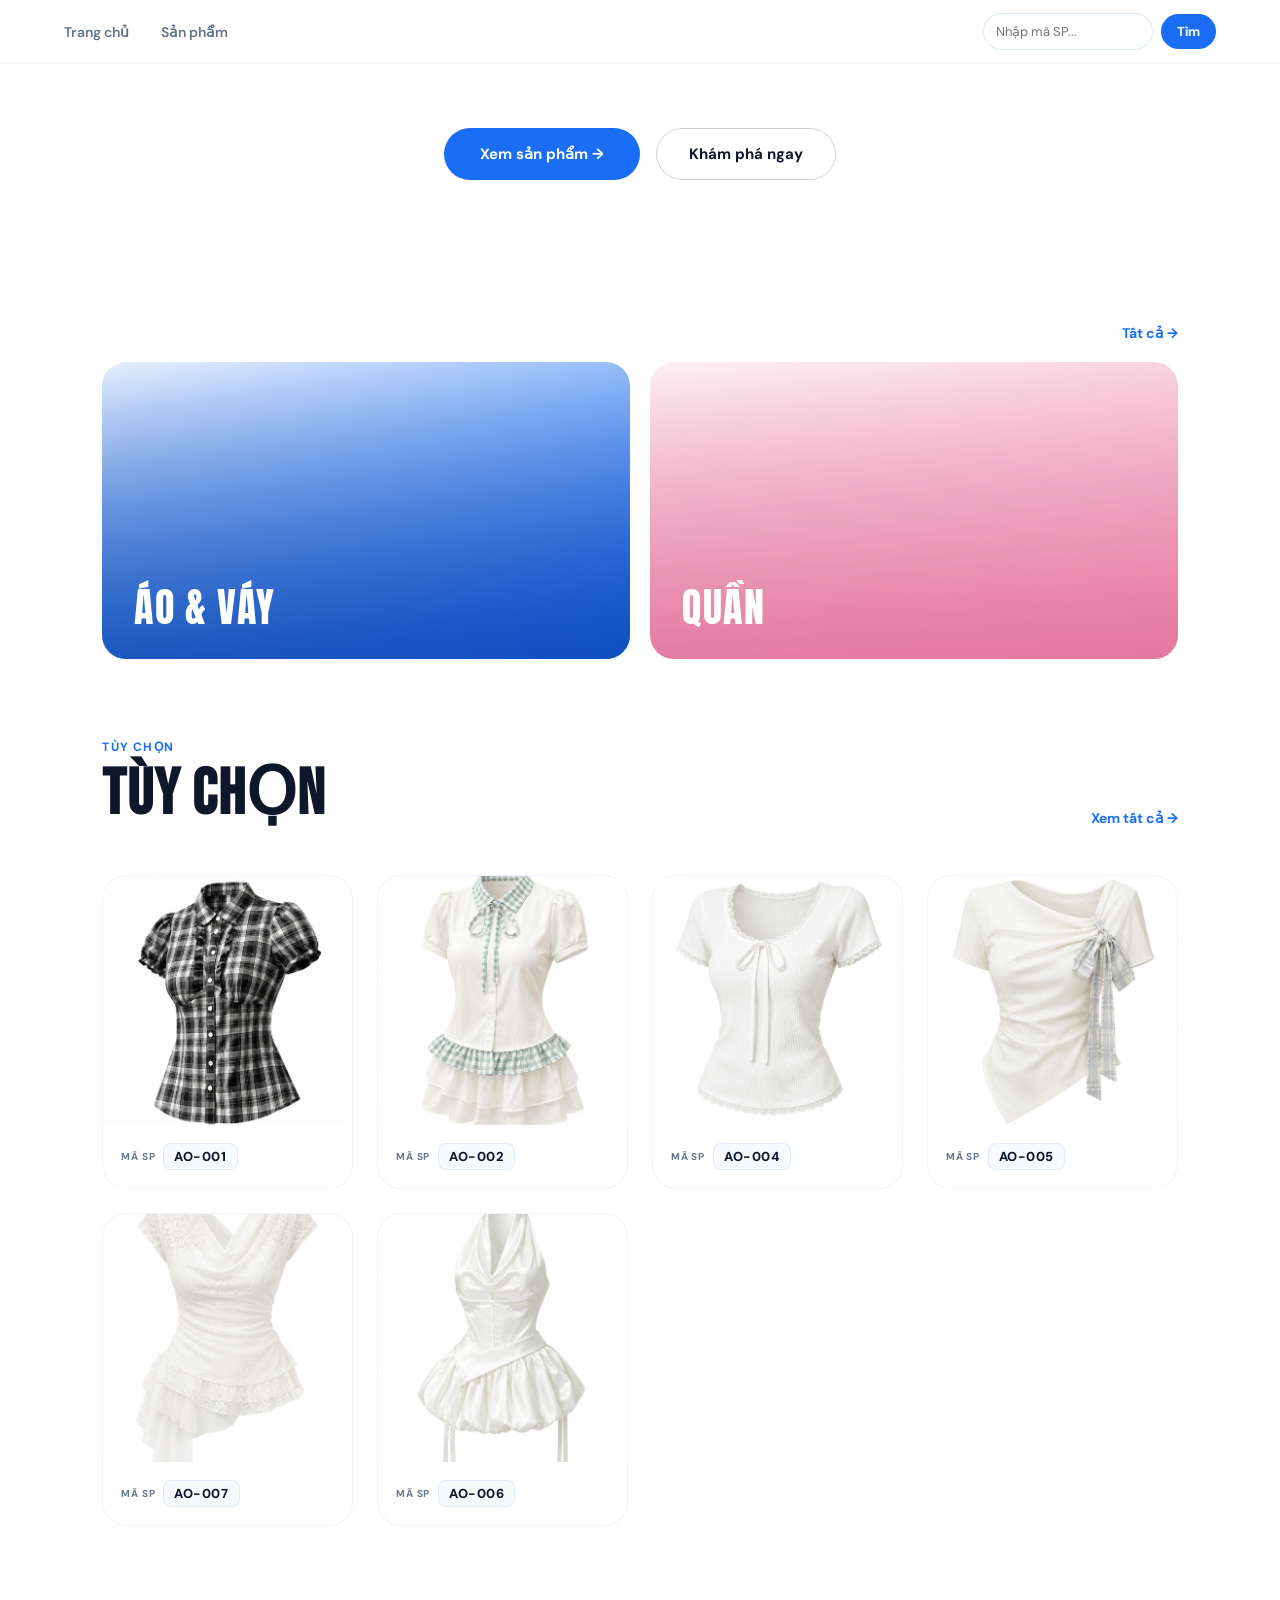
==== commit 851d8667: "Update index.html" ====
--- a/index.html
+++ b/index.html
@@ -8,321 +8,1524 @@
   <style>
     @import url('https://fonts.googleapis.com/css2?family=Bebas+Neue&family=Anton&family=DM+Sans:wght@300;400;500;600;700&display=swap');
 
-    *{
-      margin:0;
-      padding:0;
-      box-sizing:border-box;
-    }
-
-    :root{
-      --blue:#1a6ef5;
-      --blue-dark:#0d4ab5;
-      --pink:#f5a8c3;
-      --white:#fff;
-      --dark:#0f172a;
-    }
-
-    body{
-      font-family:'DM Sans',sans-serif;
-      background:#fff;
-      color:var(--dark);
-    }
-
-    nav{
-      height:64px;
-      display:flex;
-      justify-content:space-between;
-      align-items:center;
-      padding:0 5%;
-      border-bottom:1px solid rgba(0,0,0,.06);
-    }
-
-    .nav-links{
-      display:flex;
-      gap:30px;
-      list-style:none;
-    }
-
-    .nav-links a{
-      text-decoration:none;
-      color:#444;
-      font-weight:600;
-      cursor:pointer;
-    }
-
-    .nav-search{
-      display:flex;
-      gap:8px;
-    }
-
-    .nav-search input{
-      padding:10px 14px;
-      border-radius:999px;
-      border:1px solid #ddd;
-      outline:none;
-    }
-
-    .nav-search button{
-      padding:10px 16px;
-      border:none;
-      border-radius:999px;
-      background:var(--blue);
-      color:#fff;
-      cursor:pointer;
-      font-weight:700;
-    }
-
-    .page{
-      padding-top:20px;
-    }
-
-    .hero{
-      min-height:120px;
-      display:flex;
-      justify-content:center;
-      align-items:center;
-    }
-
-    .hero-cta{
-      display:flex;
-      gap:14px;
+    /* =========================
+       1. RESET & VARIABLES
+    ========================= */
+    * {
+      margin: 0;
+      padding: 0;
+      box-sizing: border-box;
+    }
+
+    :root {
+      --blue: #1a6ef5;
+      --blue-dark: #0d4ab5;
+      --blue-light: #e8f1ff;
+      --pink: #f5a8c3;
+      --pink-dark: #e07098;
+      --pink-light: #fdf0f5;
+      --white: #ffffff;
+      --off-white: #f8f9fc;
+      --gray: #64748b;
+      --dark: #0f172a;
+      --shadow-md: 0 8px 32px rgba(26, 110, 245, 0.14);
+      --shadow-lg: 0 20px 60px rgba(26, 110, 245, 0.18);
+    }
+
+    body {
+      font-family: 'DM Sans', sans-serif;
+      background: var(--white);
+      color: var(--dark);
+      overflow-x: hidden;
+    }
+
+    h1,
+    h2,
+    h3,
+    .display {
+      font-family: 'Bebas Neue', sans-serif;
+      letter-spacing: 0.02em;
+    }
+
+    button,
+    select {
+      font-family: inherit;
+    }
+
+    /* =========================
+       2. COMMON COMPONENTS
+    ========================= */
+    .page {
+      display: none;
+      min-height: 100vh;
+      padding-top: 64px;
+    }
+
+    .page.active {
+      display: block;
+    }
+
+    .section {
+      padding: 80px 8%;
+    }
+
+    .section-header {
+      display: flex;
+      justify-content: space-between;
+      align-items: flex-end;
+      gap: 20px;
+      margin-bottom: 48px;
+    }
+
+    .section-header.no-title {
+      justify-content: flex-end;
+      margin-bottom: 20px;
+    }
+
+    .section-label {
+      margin-bottom: 8px;
+      font-size: 12px;
+      font-weight: 700;
+      color: var(--blue);
+      text-transform: uppercase;
+      letter-spacing: 0.1em;
+    }
+
+    .section-title {
+      font-size: clamp(36px, 5vw, 64px);
+      line-height: 1;
+      color: var(--dark);
+    }
+
+    .section-link {
+      display: flex;
+      align-items: center;
+      gap: 6px;
+      font-size: 14px;
+      font-weight: 700;
+      color: var(--blue);
+      text-decoration: none;
+      cursor: pointer;
+      transition: gap 0.2s ease;
+    }
+
+    .section-link:hover {
+      gap: 12px;
     }
 
     .btn-primary,
-    .btn-outline{
-      padding:14px 28px;
-      border-radius:999px;
-      font-weight:700;
-      cursor:pointer;
-    }
-
-    .btn-primary{
-      border:none;
-      background:var(--blue);
-      color:#fff;
-    }
-
-    .btn-outline{
-      background:#fff;
-      border:1px solid #ddd;
-    }
-
-    .section{
-      padding:30px 5%;
-    }
-
-    .section-header{
-      display:flex;
-      justify-content:flex-end;
-      margin-bottom:20px;
-    }
-
-    .section-link{
-      color:var(--blue);
-      font-weight:700;
-      cursor:pointer;
-    }
-
-    .categories{
-      display:grid;
-      grid-template-columns:1fr 1fr;
-      gap:20px;
-    }
-
-    .category-card{
-      position:relative;
-      aspect-ratio:16/9;
-      border-radius:26px;
-      overflow:hidden;
-      cursor:pointer;
-    }
-
-    .category-shirt{
-      background:linear-gradient(180deg,#dce9ff,#004fd6);
-    }
-
-    .category-pants{
-      background:linear-gradient(180deg,#f7dfe8,#e56f9c);
-    }
-
-    .category-overlay{
-      position:absolute;
-      inset:0;
-      display:flex;
-      align-items:flex-end;
-      padding:36px;
-      background:linear-gradient(to top,rgba(0,0,0,.18),transparent);
-    }
-
-    /* FIX FONT TIẾNG VIỆT */
-    .category-name{
-      font-family:'Anton',sans-serif;
-      font-size:58px;
-      color:#fff;
-      line-height:1;
-      letter-spacing:.02em;
-    }
-
-    .section-label{
-      color:var(--blue);
-      font-weight:700;
-      margin-bottom:6px;
-      text-transform:uppercase;
-    }
-
-    .section-title{
-      font-family:'Anton',sans-serif;
-      font-size:74px;
-      line-height:1;
-    }
-
-    .products-grid{
-      display:grid;
-      grid-template-columns:repeat(auto-fill,minmax(240px,1fr));
-      gap:24px;
-      margin-top:20px;
-    }
-
-    .product-card{
-      border-radius:20px;
-      overflow:hidden;
-      border:1px solid #eee;
-    }
-
-    .product-image{
-      aspect-ratio:2/3;
-      background:#f5f5f5;
-    }
-
-    .product-image img{
-      width:100%;
-      height:100%;
-      object-fit:cover;
-      display:block;
-    }
-
-    .product-body{
-      padding:14px;
-    }
-
-    .code-label{
-      font-size:11px;
-      font-weight:700;
-      color:#777;
-      text-transform:uppercase;
-    }
-
-    .code-value{
-      display:inline-block;
-      margin-top:6px;
-      padding:6px 10px;
-      border-radius:8px;
-      background:#f3f4f6;
-      font-weight:700;
-    }
-
-    @media(max-width:768px){
-      .categories{
-        grid-template-columns:1fr;
-      }
-
-      .category-name{
-        font-size:44px;
-      }
-
-      .section-title{
-        font-size:56px;
-      }
-
-      .products-grid{
-        grid-template-columns:1fr;
+    .btn-outline {
+      border-radius: 50px;
+      font-size: 15px;
+      font-weight: 700;
+      cursor: pointer;
+      transition: all 0.25s ease;
+    }
+
+    .btn-primary {
+      padding: 16px 36px;
+      border: none;
+      background: var(--blue);
+      color: var(--white);
+    }
+
+    .btn-primary:hover {
+      background: var(--blue-dark);
+      transform: translateY(-2px);
+      box-shadow: var(--shadow-md);
+    }
+
+    .btn-outline {
+      padding: 15px 32px;
+      border: 1.5px solid rgba(15, 23, 42, 0.2);
+      background: transparent;
+      color: var(--dark);
+    }
+
+    .btn-outline:hover {
+      border-color: var(--blue);
+      color: var(--blue);
+      transform: translateY(-2px);
+    }
+
+    /* =========================
+       3. NAVBAR
+    ========================= */
+    nav {
+      position: fixed;
+      top: 0;
+      left: 0;
+      z-index: 100;
+      width: 100%;
+      height: 64px;
+      padding: 0 5%;
+      display: flex;
+      align-items: center;
+      justify-content: space-between;
+      background: rgba(255, 255, 255, 0.92);
+      backdrop-filter: blur(16px);
+      border-bottom: 1px solid rgba(26, 110, 245, 0.08);
+    }
+
+    .nav-logo {
+      font-family: 'Bebas Neue', sans-serif;
+      font-size: 26px;
+      color: var(--blue);
+      letter-spacing: 0.08em;
+      cursor: pointer;
+    }
+
+    .nav-links {
+      display: flex;
+      gap: 32px;
+      list-style: none;
+    }
+
+    .nav-links a {
+      position: relative;
+      font-size: 14px;
+      font-weight: 600;
+      color: var(--gray);
+      text-decoration: none;
+      cursor: pointer;
+      transition: color 0.2s ease;
+    }
+
+    .nav-links a::after {
+      content: '';
+      position: absolute;
+      left: 0;
+      bottom: -4px;
+      width: 0;
+      height: 2px;
+      background: var(--blue);
+      transition: width 0.25s ease;
+    }
+
+    .nav-links a:hover {
+      color: var(--blue);
+    }
+
+    .nav-links a:hover::after {
+      width: 100%;
+    }
+
+    .nav-search {
+      display: flex;
+      align-items: center;
+      gap: 8px;
+    }
+
+    .nav-search input {
+      width: 170px;
+      padding: 9px 12px;
+      border: 1.5px solid rgba(26, 110, 245, 0.18);
+      border-radius: 999px;
+      outline: none;
+      font-family: 'DM Sans', sans-serif;
+      font-size: 13px;
+      color: var(--dark);
+      background: var(--white);
+    }
+
+    .nav-search input:focus {
+      border-color: var(--blue);
+      box-shadow: 0 0 0 3px rgba(26, 110, 245, 0.08);
+    }
+
+    .nav-search button {
+      padding: 9px 16px;
+      border: none;
+      border-radius: 999px;
+      background: var(--blue);
+      color: var(--white);
+      font-family: 'DM Sans', sans-serif;
+      font-size: 13px;
+      font-weight: 700;
+      cursor: pointer;
+      transition: all 0.2s ease;
+    }
+
+    .nav-search button:hover {
+      background: var(--blue-dark);
+      transform: translateY(-1px);
+    }
+
+    /* =========================
+       4. HERO
+    ========================= */
+    .hero {
+      min-height: 180px;
+      display: block;
+      overflow: hidden;
+    }
+
+    .hero-left {
+      position: relative;
+      z-index: 2;
+      display: flex;
+      align-items: center;
+      justify-content: center;
+      padding: 28px 5%;
+      min-height: 180px;
+      background: var(--white);
+    }
+
+    .hero-eyebrow {
+      width: fit-content;
+      display: inline-flex;
+      align-items: center;
+      gap: 8px;
+      margin-bottom: 24px;
+      padding: 6px 16px;
+      border-radius: 20px;
+      background: var(--blue-light);
+      color: var(--blue);
+      font-size: 12px;
+      font-weight: 700;
+      text-transform: uppercase;
+      letter-spacing: 0.08em;
+    }
+
+    .hero-title {
+      margin-bottom: 16px;
+      font-size: clamp(52px, 7vw, 100px);
+      line-height: 0.92;
+      color: var(--dark);
+    }
+
+    .hero-title span {
+      color: var(--blue);
+    }
+
+    .hero-sub {
+      max-width: 390px;
+      margin-bottom: 40px;
+      color: var(--gray);
+      font-size: 16px;
+      font-weight: 300;
+      line-height: 1.6;
+    }
+
+    .hero-cta {
+      display: flex;
+      gap: 16px;
+      flex-wrap: wrap;
+      align-items: center;
+      justify-content: center;
+    }
+
+    .hero-stats {
+      display: flex;
+      gap: 40px;
+      margin-top: 56px;
+    }
+
+    .stat {
+      display: flex;
+      flex-direction: column;
+    }
+
+    .stat-num {
+      font-family: 'Bebas Neue', sans-serif;
+      font-size: 36px;
+      line-height: 1;
+      color: var(--blue);
+    }
+
+    .stat-label {
+      margin-top: 4px;
+      font-size: 12px;
+      font-weight: 600;
+      color: var(--gray);
+      text-transform: uppercase;
+      letter-spacing: 0.06em;
+    }
+
+    .hero-right {
+      position: relative;
+      display: flex;
+      align-items: center;
+      justify-content: center;
+      overflow: hidden;
+      background: linear-gradient(135deg, var(--blue-light), var(--pink-light));
+    }
+
+    .hero-blob,
+    .hero-blob-2 {
+      position: absolute;
+      border-radius: 60% 40% 70% 30% / 50% 60% 40% 50%;
+      animation: blobAnim 7s ease-in-out infinite;
+    }
+
+    .hero-blob {
+      width: 500px;
+      height: 500px;
+      background: rgba(26, 110, 245, 0.08);
+    }
+
+    .hero-blob-2 {
+      width: 350px;
+      height: 350px;
+      background: rgba(245, 168, 195, 0.2);
+      animation-direction: reverse;
+    }
+
+    .hero-icon {
+      position: relative;
+      z-index: 2;
+      font-size: 180px;
+      filter: drop-shadow(0 20px 40px rgba(26, 110, 245, 0.25));
+      animation: float 3s ease-in-out infinite;
+    }
+
+    .hero-badge {
+      position: absolute;
+      right: 8%;
+      bottom: 24%;
+      z-index: 3;
+      padding: 16px 20px;
+      border-radius: 20px;
+      background: var(--white);
+      box-shadow: var(--shadow-md);
+      animation: float 4s ease-in-out infinite;
+    }
+
+    .badge-label {
+      font-size: 10px;
+      font-weight: 700;
+      color: var(--gray);
+      text-transform: uppercase;
+      letter-spacing: 0.08em;
+    }
+
+    .badge-value {
+      font-family: 'Bebas Neue', sans-serif;
+      font-size: 28px;
+      line-height: 1;
+      color: var(--blue);
+    }
+
+    /* =========================
+       5. CATEGORIES
+    ========================= */
+    .categories {
+      display: grid;
+      grid-template-columns: 1fr 1fr;
+      gap: 20px;
+    }
+
+    .category-card {
+      position: relative;
+      aspect-ratio: 16 / 9;
+      overflow: hidden;
+      border-radius: 24px;
+      cursor: pointer;
+      transition: transform 0.3s ease;
+    }
+
+    .category-card:hover {
+      transform: scale(1.02);
+    }
+
+    .category-bg {
+      width: 100%;
+      height: 100%;
+      display: flex;
+      align-items: center;
+      justify-content: center;
+      font-size: 90px;
+      transition: transform 0.4s ease;
+    }
+
+    .category-card:hover .category-bg {
+      transform: scale(1.1);
+    }
+
+    .category-overlay {
+      position: absolute;
+      inset: 0;
+      display: flex;
+      flex-direction: column;
+      justify-content: flex-end;
+      padding: 32px;
+    }
+
+    .category-name {
+      font-family: 'Anton', sans-serif;
+      font-size: 40px;
+      color: var(--white);
+      letter-spacing: 0.03em;
+      line-height: 1;
+    }
+
+    .category-count {
+      color: rgba(255, 255, 255, 0.78);
+      font-size: 14px;
+    }
+
+    .category-shirt {
+      background: linear-gradient(160deg, #e8f1ff, #1a6ef5);
+    }
+
+    .category-shirt .category-overlay {
+      background: linear-gradient(to top, rgba(13, 74, 181, 0.85), transparent);
+    }
+
+    .category-pants {
+      background: linear-gradient(160deg, #fdf0f5, #f5a8c3);
+    }
+
+    .category-pants .category-overlay {
+      background: linear-gradient(to top, rgba(224, 112, 152, 0.85), transparent);
+    }
+
+    /* =========================
+       6. PRODUCT CARD
+    ========================= */
+    .products-grid {
+      display: grid;
+      grid-template-columns: repeat(auto-fill, minmax(240px, 1fr));
+      gap: 24px;
+    }
+
+    .product-card {
+      overflow: hidden;
+      border: 1.5px solid rgba(26, 110, 245, 0.08);
+      border-radius: 24px;
+      background: var(--white);
+      cursor: pointer;
+      transition: all 0.3s ease;
+    }
+
+    .product-card:hover {
+      transform: translateY(-8px);
+      border-color: rgba(26, 110, 245, 0.2);
+      box-shadow: var(--shadow-lg);
+    }
+
+    .product-image {
+      position: relative;
+      aspect-ratio: 1 / 1;
+      display: flex;
+      align-items: center;
+      justify-content: center;
+      background: linear-gradient(135deg, var(--blue-light), var(--pink-light));
+      font-size: 90px;
+      overflow: hidden;
+    }
+
+
+    .product-image img {
+      width: 100%;
+      height: 100%;
+      object-fit: cover;
+      display: block;
+    }
+    .product-emoji {
+      transition: transform 0.3s ease;
+    }
+
+    .product-card:hover .product-emoji {
+      transform: scale(1.12) rotate(-4deg);
+    }
+
+    .product-badge {
+      position: absolute;
+      top: 12px;
+      left: 12px;
+      padding: 4px 12px;
+      border-radius: 20px;
+      background: var(--blue);
+      color: var(--white);
+      font-size: 11px;
+      font-weight: 700;
+      letter-spacing: 0.04em;
+    }
+
+    .product-body {
+      padding: 18px;
+    }
+
+    .product-name {
+      margin-bottom: 12px;
+      font-family: 'Bebas Neue', sans-serif;
+      font-size: 22px;
+      line-height: 1.1;
+      color: var(--dark);
+      letter-spacing: 0.02em;
+    }
+
+    .product-code-row {
+      display: flex;
+      align-items: center;
+      gap: 8px;
+      flex-wrap: wrap;
+    }
+
+    .code-label {
+      font-size: 10px;
+      font-weight: 700;
+      color: var(--gray);
+      text-transform: uppercase;
+      letter-spacing: 0.08em;
+    }
+
+    .code-value {
+      padding: 4px 10px;
+      border: 1px solid rgba(26, 110, 245, 0.1);
+      border-radius: 8px;
+      background: var(--off-white);
+      color: var(--dark);
+      font-size: 13px;
+      font-weight: 800;
+      letter-spacing: 0.04em;
+    }
+
+    /* =========================
+       7. SHOP PAGE
+    ========================= */
+    .shop-hero {
+      padding: 40px 8% 32px;
+      background: var(--off-white);
+      border-bottom: 1px solid rgba(26, 110, 245, 0.08);
+    }
+
+    .shop-title {
+      font-family: 'Bebas Neue', sans-serif;
+      font-size: clamp(40px, 6vw, 72px);
+      color: var(--dark);
+    }
+
+    .shop-layout {
+      display: grid;
+      grid-template-columns: 220px 1fr;
+      gap: 32px;
+      padding: 32px 8% 80px;
+    }
+
+    .filters {
+      position: sticky;
+      top: 84px;
+      height: fit-content;
+    }
+
+    .filter-group {
+      margin-bottom: 32px;
+    }
+
+    .filter-title {
+      margin-bottom: 16px;
+      font-family: 'Bebas Neue', sans-serif;
+      font-size: 18px;
+      color: var(--dark);
+      letter-spacing: 0.04em;
+    }
+
+    .filter-options {
+      display: flex;
+      flex-direction: column;
+      gap: 8px;
+    }
+
+    .filter-option {
+      display: flex;
+      align-items: center;
+      justify-content: space-between;
+      padding: 8px 12px;
+      border-radius: 10px;
+      color: var(--gray);
+      font-size: 14px;
+      cursor: pointer;
+      transition: all 0.2s ease;
+    }
+
+    .filter-option:hover,
+    .filter-option.active {
+      background: var(--blue-light);
+      color: var(--blue);
+      font-weight: 700;
+    }
+
+    .filter-count {
+      padding: 2px 8px;
+      border-radius: 10px;
+      background: rgba(26, 110, 245, 0.1);
+      color: var(--blue);
+      font-size: 11px;
+      font-weight: 700;
+    }
+
+    .shop-header {
+      display: flex;
+      justify-content: space-between;
+      align-items: center;
+      gap: 16px;
+      margin-bottom: 24px;
+    }
+
+    .shop-count {
+      color: var(--gray);
+      font-size: 14px;
+    }
+
+    .sort-select {
+      padding: 8px 14px;
+      border: 1.5px solid rgba(26, 110, 245, 0.15);
+      border-radius: 10px;
+      background: var(--white);
+      color: var(--dark);
+      font-size: 14px;
+      outline: none;
+      cursor: pointer;
+    }
+
+    .tag-row {
+      display: flex;
+      flex-wrap: wrap;
+      gap: 10px;
+      margin-bottom: 36px;
+    }
+
+    .tag {
+      padding: 8px 20px;
+      border: 1.5px solid rgba(26, 110, 245, 0.2);
+      border-radius: 20px;
+      background: var(--white);
+      color: var(--gray);
+      font-size: 13px;
+      font-weight: 700;
+      cursor: pointer;
+      transition: all 0.2s ease;
+    }
+
+    .tag:hover,
+    .tag.active {
+      border-color: var(--blue);
+      background: var(--blue);
+      color: var(--white);
+    }
+
+    /* =========================
+       8. DETAIL PAGE
+    ========================= */
+    .detail-wrap {
+      display: grid;
+      grid-template-columns: 1fr 1fr;
+      gap: 60px;
+      padding: 40px 8% 80px;
+    }
+
+    .detail-gallery {
+      position: sticky;
+      top: 84px;
+      height: fit-content;
+    }
+
+    .gallery-main {
+      aspect-ratio: 1 / 1;
+      display: flex;
+      align-items: center;
+      justify-content: center;
+      margin-bottom: 16px;
+      border-radius: 28px;
+      background: linear-gradient(135deg, var(--blue-light), var(--pink-light));
+      font-size: 140px;
+    }
+
+    .gallery-thumbs {
+      display: flex;
+      gap: 12px;
+    }
+
+    .thumb {
+      width: 72px;
+      height: 72px;
+      display: flex;
+      align-items: center;
+      justify-content: center;
+      border: 2px solid transparent;
+      border-radius: 14px;
+      background: var(--off-white);
+      font-size: 26px;
+      cursor: pointer;
+      transition: all 0.2s ease;
+    }
+
+    .thumb.active,
+    .thumb:hover {
+      border-color: var(--blue);
+      background: var(--blue-light);
+    }
+
+    .detail-name {
+      margin-bottom: 20px;
+      font-size: clamp(34px, 4vw, 56px);
+      line-height: 0.95;
+      color: var(--dark);
+    }
+
+    .detail-code-box {
+      display: inline-flex;
+      align-items: center;
+      gap: 10px;
+      margin-bottom: 28px;
+      padding: 12px 20px;
+      border: 1.5px solid rgba(26, 110, 245, 0.12);
+      border-radius: 14px;
+      background: var(--off-white);
+    }
+
+    .detail-code-label {
+      font-size: 11px;
+      font-weight: 800;
+      color: var(--gray);
+      text-transform: uppercase;
+      letter-spacing: 0.1em;
+    }
+
+    .detail-code-value {
+      color: var(--blue);
+      font-size: 16px;
+      font-weight: 800;
+      letter-spacing: 0.08em;
+    }
+
+    .option-label {
+      margin-bottom: 12px;
+      color: var(--gray);
+      font-size: 13px;
+      font-weight: 700;
+      text-transform: uppercase;
+      letter-spacing: 0.06em;
+    }
+
+    .color-options {
+      display: flex;
+      gap: 10px;
+      margin-bottom: 32px;
+    }
+
+    .color-dot {
+      width: 32px;
+      height: 32px;
+      border: 3px solid transparent;
+      border-radius: 50%;
+      cursor: pointer;
+      transition: all 0.2s ease;
+    }
+
+    .color-dot:hover,
+    .color-dot.active {
+      border-color: var(--blue);
+      transform: scale(1.1);
+    }
+
+    .features-grid {
+      display: grid;
+      grid-template-columns: 1fr 1fr;
+      gap: 14px;
+    }
+
+    .feature-item {
+      display: flex;
+      gap: 12px;
+      align-items: flex-start;
+      padding: 16px;
+      border-radius: 14px;
+      background: var(--off-white);
+    }
+
+    .feature-icon {
+      font-size: 22px;
+    }
+
+    .feature-text strong {
+      display: block;
+      margin-bottom: 2px;
+      color: var(--dark);
+      font-size: 13px;
+    }
+
+    .feature-text span {
+      color: var(--gray);
+      font-size: 12px;
+    }
+
+    /* =========================
+       9. FOOTER
+    ========================= */
+    footer {
+      padding: 60px 8% 32px;
+      background: var(--dark);
+      color: rgba(255, 255, 255, 0.6);
+    }
+
+    .footer-grid {
+      display: grid;
+      grid-template-columns: 2fr 1fr 1fr 1fr;
+      gap: 40px;
+      margin-bottom: 48px;
+    }
+
+    .footer-brand {
+      margin-bottom: 12px;
+      font-family: 'Bebas Neue', sans-serif;
+      font-size: 36px;
+      color: var(--white);
+      letter-spacing: 0.1em;
+    }
+
+    .footer-tagline {
+      max-width: 280px;
+      font-size: 14px;
+      font-weight: 300;
+      line-height: 1.6;
+    }
+
+    .footer-col h4 {
+      margin-bottom: 20px;
+      color: var(--white);
+      font-size: 12px;
+      font-weight: 800;
+      text-transform: uppercase;
+      letter-spacing: 0.1em;
+    }
+
+    .footer-col ul {
+      display: flex;
+      flex-direction: column;
+      gap: 12px;
+      list-style: none;
+    }
+
+    .footer-col li {
+      font-size: 14px;
+      font-weight: 300;
+    }
+
+    .footer-bottom {
+      display: flex;
+      justify-content: space-between;
+      gap: 20px;
+      padding-top: 28px;
+      border-top: 1px solid rgba(255, 255, 255, 0.08);
+      font-size: 13px;
+      font-weight: 300;
+    }
+
+    /* =========================
+       10. ANIMATION
+    ========================= */
+    @keyframes blobAnim {
+      0%,
+      100% {
+        border-radius: 60% 40% 70% 30% / 50% 60% 40% 50%;
+      }
+      50% {
+        border-radius: 40% 60% 30% 70% / 60% 40% 50% 50%;
+      }
+    }
+
+    @keyframes float {
+      0%,
+      100% {
+        transform: rotate(-10deg) translateY(0);
+      }
+      50% {
+        transform: rotate(-10deg) translateY(-16px);
+      }
+    }
+
+    @keyframes fadeUp {
+      from {
+        opacity: 0;
+        transform: translateY(24px);
+      }
+      to {
+        opacity: 1;
+        transform: translateY(0);
+      }
+    }
+
+    .fade-up {
+      animation: fadeUp 0.6s cubic-bezier(0.22, 0.68, 0, 1.2) both;
+    }
+
+    .delay-1 { animation-delay: 0.1s; }
+    .delay-2 { animation-delay: 0.2s; }
+    .delay-3 { animation-delay: 0.3s; }
+    .delay-4 { animation-delay: 0.4s; }
+
+    /* =========================
+       11. RESPONSIVE: TABLET + MOBILE
+    ========================= */
+
+    /* iPad / Tablet ngang và dọc */
+    @media (max-width: 1024px) {
+      nav {
+        height: auto;
+        min-height: 64px;
+        padding: 12px 5%;
+        gap: 14px;
+        flex-wrap: wrap;
+      }
+
+      .page {
+        padding-top: 92px;
+      }
+
+      .nav-logo {
+        font-size: 24px;
+      }
+
+      .nav-links {
+        gap: 20px;
+      }
+
+      .nav-search {
+        width: 100%;
+        order: 3;
+      }
+
+      .nav-search input {
+        flex: 1;
+        width: auto;
+      }
+
+      .hero {
+        min-height: auto;
+        grid-template-columns: 1fr;
+      }
+
+      .hero-left {
+        padding: 26px 6%;
+        min-height: 160px;
+      }
+
+      .hero-right {
+        min-height: 360px;
+      }
+
+      .hero-icon {
+        font-size: 130px;
+      }
+
+      .hero-badge {
+        right: 10%;
+        bottom: 16%;
+      }
+
+      .categories {
+        gap: 18px;
+      }
+
+      .category-card {
+        aspect-ratio: 4 / 3;
+      }
+
+      .category-name {
+        font-size: 34px;
+      }
+
+      .products-grid {
+        grid-template-columns: repeat(2, minmax(0, 1fr));
+        gap: 20px;
+      }
+
+      .shop-layout {
+        grid-template-columns: 1fr;
+        padding: 28px 6% 70px;
+      }
+
+      .filters {
+        position: static;
+      }
+
+      .filter-options {
+        flex-direction: row;
+        flex-wrap: wrap;
+      }
+
+      .filter-option {
+        border: 1.5px solid rgba(26, 110, 245, 0.15);
+      }
+
+      .footer-grid {
+        grid-template-columns: 1fr 1fr;
+      }
+    }
+
+    /* Điện thoại */
+    @media (max-width: 640px) {
+      nav {
+        padding: 10px 5%;
+      }
+
+      .page {
+        padding-top: 122px;
+      }
+
+      .nav-logo {
+        width: 100%;
+        text-align: center;
+        font-size: 25px;
+      }
+
+      .nav-links {
+        width: 100%;
+        justify-content: center;
+        gap: 22px;
+      }
+
+      .nav-links a {
+        font-size: 13px;
+      }
+
+      .nav-search {
+        gap: 6px;
+      }
+
+      .nav-search input {
+        min-width: 0;
+        padding: 10px 12px;
+        font-size: 12px;
+      }
+
+      .nav-search button {
+        padding: 10px 14px;
+        font-size: 12px;
+        white-space: nowrap;
+      }
+
+      .section {
+        padding: 54px 5%;
+      }
+
+      .section-header {
+        align-items: flex-start;
+        flex-direction: column;
+        gap: 12px;
+        margin-bottom: 28px;
+      }
+
+      .section-title {
+        font-size: 42px;
+      }
+
+      .hero-left {
+        padding: 22px 5%;
+        min-height: 140px;
+      }
+
+      .hero-eyebrow {
+        margin-bottom: 18px;
+        font-size: 11px;
+      }
+
+      .hero-title {
+        font-size: 58px;
+      }
+
+      .hero-sub {
+        margin-bottom: 28px;
+        font-size: 14px;
+      }
+
+      .hero-cta {
+        flex-direction: column;
+        align-items: stretch;
+      }
+
+      .btn-primary,
+      .btn-outline {
+        width: 100%;
+        text-align: center;
+      }
+
+      .hero-stats {
+        display: grid;
+        grid-template-columns: repeat(3, 1fr);
+        gap: 12px;
+        margin-top: 34px;
+      }
+
+      .stat-num {
+        font-size: 28px;
+      }
+
+      .stat-label {
+        font-size: 10px;
+      }
+
+      .hero-right {
+        display: none;
+      }
+
+      .categories {
+        grid-template-columns: 1fr;
+      }
+
+      .category-card {
+        aspect-ratio: 16 / 10;
+        border-radius: 20px;
+      }
+
+      .category-bg {
+        font-size: 70px;
+      }
+
+      .category-overlay {
+        padding: 24px;
+      }
+
+      .category-name {
+        font-size: 34px;
+      }
+
+      .products-grid {
+        grid-template-columns: 1fr;
+        gap: 18px;
+      }
+
+      .product-card {
+        border-radius: 20px;
+      }
+
+      .product-image {
+        font-size: 76px;
+      }
+
+      .product-body {
+        padding: 16px;
+      }
+
+      .shop-hero {
+        padding: 32px 5% 24px;
+      }
+
+      .shop-title {
+        font-size: 46px;
+      }
+
+      .shop-layout {
+        padding: 24px 5% 56px;
+      }
+
+      .shop-header {
+        align-items: flex-start;
+        flex-direction: column;
+      }
+
+      .sort-select {
+        width: 100%;
+      }
+
+      .tag-row {
+        gap: 8px;
+        margin-bottom: 26px;
+      }
+
+      .tag {
+        padding: 8px 16px;
+        font-size: 12px;
+      }
+
+      .footer-grid {
+        grid-template-columns: 1fr;
+        gap: 28px;
+      }
+
+      .footer-bottom {
+        align-items: flex-start;
+        flex-direction: column;
+      }
+    }
+
+    /* Điện thoại rất nhỏ */
+    @media (max-width: 380px) {
+      .page {
+        padding-top: 128px;
+      }
+
+      .hero-title {
+        font-size: 50px;
+      }
+
+      .hero-stats {
+        grid-template-columns: 1fr;
+      }
+
+      .category-name {
+        font-size: 30px;
       }
     }
   </style>
 </head>
 
 <body>
-
-<nav>
-  <ul class="nav-links">
-    <li><a>Trang chủ</a></li>
-    <li><a>Sản phẩm</a></li>
-  </ul>
-
-  <div class="nav-search">
-    <input type="text" placeholder="Nhập mã SP...">
-    <button>Tìm</button>
-  </div>
-</nav>
-
-<main class="page">
-
-  <section class="hero">
-    <div class="hero-cta">
-      <button class="btn-primary">Xem sản phẩm →</button>
-      <button class="btn-outline">Khám phá ngay</button>
+  <!-- =========================
+       NAVBAR
+  ========================== -->
+  <nav>
+
+    <ul class="nav-links">
+      <li><a onclick="goPage('home')">Trang chủ</a></li>
+      <li><a onclick="goPage('shop')">Sản phẩm</a></li>
+    </ul>
+
+    <div class="nav-search">
+      <input id="search-code" type="text" placeholder="Nhập mã SP..." onkeydown="handleSearchEnter(event)" />
+      <button onclick="searchProductByCode()">Tìm</button>
     </div>
-  </section>
-
-  <section class="section">
-
-    <div class="section-header">
-      <div class="section-link">Tất cả →</div>
-    </div>
-
-    <div class="categories">
-
-      <div class="category-card category-shirt">
-        <div class="category-overlay">
-          <div class="category-name">ÁO & VÁY</div>
+  </nav>
+
+  <!-- =========================
+       HOME PAGE
+  ========================== -->
+  <main id="page-home" class="page active">
+    <section class="hero">
+      <div class="hero-left">
+        <div class="hero-cta fade-up delay-3">
+          <button class="btn-primary" onclick="goPage('shop')">Xem sản phẩm →</button>
+          <button class="btn-outline" onclick="goPage('shop')">Khám phá ngay</button>
         </div>
       </div>
-
-      <div class="category-card category-pants">
-        <div class="category-overlay">
-          <div class="category-name">QUẦN</div>
+    </section>
+
+    <section class="section">
+      <div class="section-header no-title">
+        <a class="section-link" onclick="goPage('shop')">Tất cả →</a>
+      </div>
+
+      <div class="categories">
+        <div class="category-card category-shirt" onclick="goShopFilter('ao')">
+          <div class="category-bg"></div>
+          <div class="category-overlay">
+            <div class="category-name">ÁO & VÁY</div>
+          </div>
+        </div>
+
+        <div class="category-card category-pants" onclick="goShopFilter('quan')">
+          <div class="category-bg"></div>
+          <div class="category-overlay">
+            <div class="category-name">QUẦN</div>
+          </div>
         </div>
       </div>
-
-    </div>
-  </section>
-
-  <section class="section">
-
-    <div>
-      <div class="section-label">Tùy chọn</div>
-      <h2 class="section-title">TÙY CHỌN</h2>
-    </div>
-
-    <div class="products-grid">
-
-      <div class="product-card">
-        <div class="product-image">
-          <img src="images/AO-001.jpg">
+    </section>
+
+    <section class="section" style="padding-top: 0;">
+      <div class="section-header">
+        <div>
+          <div class="section-label">Tùy chọn</div>
+          <h2 class="section-title">TÙY CHỌN</h2>
         </div>
-
-        <div class="product-body">
-          <div class="code-label">Mã SP</div>
-          <div class="code-value">AO-001</div>
+        <a class="section-link" onclick="goPage('shop')">Xem tất cả →</a>
+      </div>
+
+      <div id="new-products" class="products-grid"></div>
+    </section>
+  </main>
+
+  <!-- =========================
+       SHOP PAGE
+  ========================== -->
+  <main id="page-shop" class="page">
+    <section class="shop-layout">
+      <aside class="filters">
+        <div class="filter-group">
+          <div class="filter-title">DANH MỤC</div>
+
+          <div class="filter-options">
+            <div id="filter-all" class="filter-option active" onclick="shopFilter('all')">
+             Tất cả
+            </div>
+            <div id="filter-ao" class="filter-option" onclick="shopFilter('ao')">
+             Áo & Váy
+            </div>
+            <div id="filter-quan" class="filter-option" onclick="shopFilter('quan')">
+             Quần
+            </div>
+          </div>
         </div>
+      </aside>
+
+      <div>
+        <div class="shop-header">
+          <span id="shop-count" class="shop-count">Hiển thị 0 sản phẩm</span>
+
+          <select id="sort-select" class="sort-select" onchange="renderShopProducts()">
+            <option value="default">Mặc định</option>
+            <option value="random">Tùy chọn</option>
+            <option value="az">Mã A–Z</option>
+          </select>
+        </div>
+
+        <div class="tag-row">
+          <button class="tag active" onclick="shopFilter('all', this)">Tất cả</button>
+          <button class="tag" onclick="shopFilter('ao', this)">Áo & Váy</button>
+          <button class="tag" onclick="shopFilter('quan', this)">Quần</button>
+        </div>
+
+        <div id="shop-products" class="products-grid"></div>
       </div>
-
-      <div class="product-card">
-        <div class="product-image">
-          <img src="images/QP-001.jpg">
-        </div>
-
-        <div class="product-body">
-          <div class="code-label">Mã SP</div>
-          <div class="code-value">QP-001</div>
-        </div>
-      </div>
-
-    </div>
-
-  </section>
-
-</main>
-
+    </section>
+  </main>
+
+  <!-- =========================
+       DETAIL PAGE
+  ========================== -->
+  <main id="page-detail" class="page">
+    <section id="detail-content" class="detail-wrap"></section>
+  </main>
+
+  <script>
+    /* =========================
+       1. PRODUCT DATA
+    ========================= */
+  </script>
+  <script src="products.js"></script>
+  <script>
+    let activeFilter = 'all';
+    let activeSearchCode = '';
+    const randomOptionProducts = [...products].sort(() => Math.random() - 0.5).slice(0, 8);
+
+    /* =========================
+       2. RENDER PRODUCTS
+    ========================= */
+    function renderProductCard(product) {
+      return `
+        <article class="product-card fade-up" onclick="openProductLink(${product.id})">
+          <div class="product-image">
+            <img src="${product.image}" alt="${product.code}" loading="lazy">
+          </div>
+
+          <div class="product-body">
+            <div class="product-code-row">
+              <span class="code-label">Mã SP</span>
+              <span class="code-value">${product.code}</span>
+            </div>
+          </div>
+        </article>
+      `;
+    }
+
+    function renderNewProducts() {
+      document.getElementById('new-products').innerHTML = randomOptionProducts.map(renderProductCard).join('');
+    }
+
+    function renderShopProducts() {
+      const sortValue = document.getElementById('sort-select')?.value || 'default';
+
+      let list = products.filter(product => {
+        const categoryOk = activeFilter === 'all' || product.cat === activeFilter;
+        const searchOk = !activeSearchCode || product.code.toUpperCase() === activeSearchCode;
+        return categoryOk && searchOk;
+      });
+
+      if (sortValue === 'random') {
+        list = [...list].sort(() => Math.random() - 0.5).slice(0, 8);
+      }
+
+      if (sortValue === 'az') {
+        list = [...list].sort((a, b) => a.code.localeCompare(b.code));
+      }
+
+      document.getElementById('shop-products').innerHTML = list.map(renderProductCard).join('');
+      document.getElementById('shop-count').textContent = activeSearchCode
+        ? `Kết quả tìm kiếm: ${activeSearchCode}`
+        : `Hiển thị ${list.length} sản phẩm`;
+    }
+
+    /* =========================
+       3. FILTER PRODUCTS
+    ========================= */
+    function shopFilter(category, tagElement) {
+      activeFilter = category;
+      activeSearchCode = '';
+      const searchInput = document.getElementById('search-code');
+      if (searchInput) searchInput.value = '';
+
+      document.querySelectorAll('.filter-option').forEach(option => {
+        option.classList.remove('active');
+      });
+
+      document.getElementById(`filter-${category}`)?.classList.add('active');
+
+      if (tagElement) {
+        document.querySelectorAll('.tag').forEach(tag => tag.classList.remove('active'));
+        tagElement.classList.add('active');
+      } else {
+        document.querySelectorAll('.tag').forEach(tag => tag.classList.remove('active'));
+        const tagIndex = category === 'all' ? 0 : category === 'ao' ? 1 : 2;
+        document.querySelectorAll('.tag')[tagIndex]?.classList.add('active');
+      }
+
+      renderShopProducts();
+    }
+
+    function goShopFilter(category) {
+      goPage('shop');
+      setTimeout(() => shopFilter(category), 50);
+    }
+
+    /* =========================
+       4. PRODUCT LINK & SEARCH
+    ========================= */
+    function openProductLink(productId) {
+      const product = products.find(item => item.id === productId);
+      if (!product) return;
+
+      window.location.href = product.link;
+    }
+
+    function searchProductByCode() {
+      const input = document.getElementById('search-code');
+      const keyword = input.value.trim().toUpperCase();
+
+      if (!keyword) {
+        alert('Vui lòng nhập mã sản phẩm. Ví dụ: AO-001');
+        return;
+      }
+
+      const product = products.find(item => item.code.toUpperCase() === keyword);
+
+      if (!product) {
+        alert('Không tìm thấy sản phẩm có mã: ' + keyword);
+        return;
+      }
+
+      activeSearchCode = product.code.toUpperCase();
+      activeFilter = 'all';
+      goPage('shop');
+      renderShopProducts();
+    }
+
+    function handleSearchEnter(event) {
+      if (event.key === 'Enter') {
+        searchProductByCode();
+      }
+    }
+
+    /* =========================
+       5. PAGE NAVIGATION
+    ========================= */
+    function goPage(pageName) {
+      document.querySelectorAll('.page').forEach(page => page.classList.remove('active'));
+      document.getElementById(`page-${pageName}`).classList.add('active');
+
+      window.scrollTo({ top: 0, behavior: 'smooth' });
+
+      if (pageName === 'shop') {
+        renderShopProducts();
+      }
+    }
+
+    /* =========================
+       6. INIT
+    ========================= */
+    renderNewProducts();
+  </script>
 </body>
 </html>
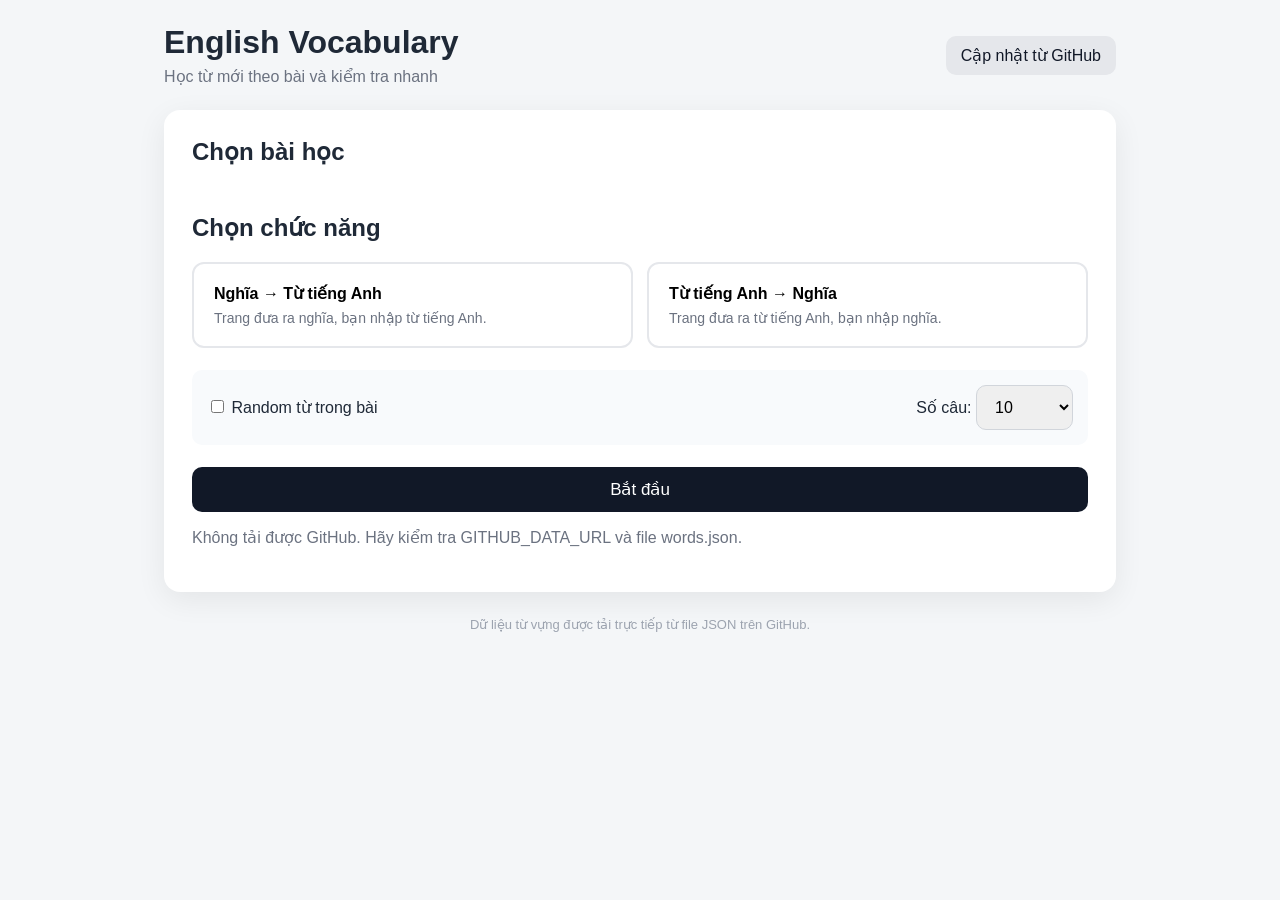
==== commit eeaa5f58: "Add files via upload" ====
--- a/index.html
+++ b/index.html
@@ -1,1531 +1,95 @@
-<!DOCTYPE html>
-<html lang="vi">
-<head>
-  <meta charset="UTF-8" />
-  <meta name="viewport" content="width=device-width, initial-scale=1.0" />
-  <title>Tra cứu mã sản phẩm</title>
-
-  <style>
-    @import url('https://fonts.googleapis.com/css2?family=Bebas+Neue&family=Anton&family=DM+Sans:wght@300;400;500;600;700&display=swap');
-
-    /* =========================
-       1. RESET & VARIABLES
-    ========================= */
-    * {
-      margin: 0;
-      padding: 0;
-      box-sizing: border-box;
-    }
-
-    :root {
-      --blue: #1a6ef5;
-      --blue-dark: #0d4ab5;
-      --blue-light: #e8f1ff;
-      --pink: #f5a8c3;
-      --pink-dark: #e07098;
-      --pink-light: #fdf0f5;
-      --white: #ffffff;
-      --off-white: #f8f9fc;
-      --gray: #64748b;
-      --dark: #0f172a;
-      --shadow-md: 0 8px 32px rgba(26, 110, 245, 0.14);
-      --shadow-lg: 0 20px 60px rgba(26, 110, 245, 0.18);
-    }
-
-    body {
-      font-family: 'DM Sans', sans-serif;
-      background: var(--white);
-      color: var(--dark);
-      overflow-x: hidden;
-    }
-
-    h1,
-    h2,
-    h3,
-    .display {
-      font-family: 'Bebas Neue', sans-serif;
-      letter-spacing: 0.02em;
-    }
-
-    button,
-    select {
-      font-family: inherit;
-    }
-
-    /* =========================
-       2. COMMON COMPONENTS
-    ========================= */
-    .page {
-      display: none;
-      min-height: 100vh;
-      padding-top: 64px;
-    }
-
-    .page.active {
-      display: block;
-    }
-
-    .section {
-      padding: 80px 8%;
-    }
-
-    .section-header {
-      display: flex;
-      justify-content: space-between;
-      align-items: flex-end;
-      gap: 20px;
-      margin-bottom: 48px;
-    }
-
-    .section-header.no-title {
-      justify-content: flex-end;
-      margin-bottom: 20px;
-    }
-
-    .section-label {
-      margin-bottom: 8px;
-      font-size: 12px;
-      font-weight: 700;
-      color: var(--blue);
-      text-transform: uppercase;
-      letter-spacing: 0.1em;
-    }
-
-    .section-title {
-      font-size: clamp(36px, 5vw, 64px);
-      line-height: 1;
-      color: var(--dark);
-    }
-
-    .section-link {
-      display: flex;
-      align-items: center;
-      gap: 6px;
-      font-size: 14px;
-      font-weight: 700;
-      color: var(--blue);
-      text-decoration: none;
-      cursor: pointer;
-      transition: gap 0.2s ease;
-    }
-
-    .section-link:hover {
-      gap: 12px;
-    }
-
-    .btn-primary,
-    .btn-outline {
-      border-radius: 50px;
-      font-size: 15px;
-      font-weight: 700;
-      cursor: pointer;
-      transition: all 0.25s ease;
-    }
-
-    .btn-primary {
-      padding: 16px 36px;
-      border: none;
-      background: var(--blue);
-      color: var(--white);
-    }
-
-    .btn-primary:hover {
-      background: var(--blue-dark);
-      transform: translateY(-2px);
-      box-shadow: var(--shadow-md);
-    }
-
-    .btn-outline {
-      padding: 15px 32px;
-      border: 1.5px solid rgba(15, 23, 42, 0.2);
-      background: transparent;
-      color: var(--dark);
-    }
-
-    .btn-outline:hover {
-      border-color: var(--blue);
-      color: var(--blue);
-      transform: translateY(-2px);
-    }
-
-    /* =========================
-       3. NAVBAR
-    ========================= */
-    nav {
-      position: fixed;
-      top: 0;
-      left: 0;
-      z-index: 100;
-      width: 100%;
-      height: 64px;
-      padding: 0 5%;
-      display: flex;
-      align-items: center;
-      justify-content: space-between;
-      background: rgba(255, 255, 255, 0.92);
-      backdrop-filter: blur(16px);
-      border-bottom: 1px solid rgba(26, 110, 245, 0.08);
-    }
-
-    .nav-logo {
-      font-family: 'Bebas Neue', sans-serif;
-      font-size: 26px;
-      color: var(--blue);
-      letter-spacing: 0.08em;
-      cursor: pointer;
-    }
-
-    .nav-links {
-      display: flex;
-      gap: 32px;
-      list-style: none;
-    }
-
-    .nav-links a {
-      position: relative;
-      font-size: 14px;
-      font-weight: 600;
-      color: var(--gray);
-      text-decoration: none;
-      cursor: pointer;
-      transition: color 0.2s ease;
-    }
-
-    .nav-links a::after {
-      content: '';
-      position: absolute;
-      left: 0;
-      bottom: -4px;
-      width: 0;
-      height: 2px;
-      background: var(--blue);
-      transition: width 0.25s ease;
-    }
-
-    .nav-links a:hover {
-      color: var(--blue);
-    }
-
-    .nav-links a:hover::after {
-      width: 100%;
-    }
-
-    .nav-search {
-      display: flex;
-      align-items: center;
-      gap: 8px;
-    }
-
-    .nav-search input {
-      width: 170px;
-      padding: 9px 12px;
-      border: 1.5px solid rgba(26, 110, 245, 0.18);
-      border-radius: 999px;
-      outline: none;
-      font-family: 'DM Sans', sans-serif;
-      font-size: 13px;
-      color: var(--dark);
-      background: var(--white);
-    }
-
-    .nav-search input:focus {
-      border-color: var(--blue);
-      box-shadow: 0 0 0 3px rgba(26, 110, 245, 0.08);
-    }
-
-    .nav-search button {
-      padding: 9px 16px;
-      border: none;
-      border-radius: 999px;
-      background: var(--blue);
-      color: var(--white);
-      font-family: 'DM Sans', sans-serif;
-      font-size: 13px;
-      font-weight: 700;
-      cursor: pointer;
-      transition: all 0.2s ease;
-    }
-
-    .nav-search button:hover {
-      background: var(--blue-dark);
-      transform: translateY(-1px);
-    }
-
-    /* =========================
-       4. HERO
-    ========================= */
-    .hero {
-      min-height: 180px;
-      display: block;
-      overflow: hidden;
-    }
-
-    .hero-left {
-      position: relative;
-      z-index: 2;
-      display: flex;
-      align-items: center;
-      justify-content: center;
-      padding: 28px 5%;
-      min-height: 180px;
-      background: var(--white);
-    }
-
-    .hero-eyebrow {
-      width: fit-content;
-      display: inline-flex;
-      align-items: center;
-      gap: 8px;
-      margin-bottom: 24px;
-      padding: 6px 16px;
-      border-radius: 20px;
-      background: var(--blue-light);
-      color: var(--blue);
-      font-size: 12px;
-      font-weight: 700;
-      text-transform: uppercase;
-      letter-spacing: 0.08em;
-    }
-
-    .hero-title {
-      margin-bottom: 16px;
-      font-size: clamp(52px, 7vw, 100px);
-      line-height: 0.92;
-      color: var(--dark);
-    }
-
-    .hero-title span {
-      color: var(--blue);
-    }
-
-    .hero-sub {
-      max-width: 390px;
-      margin-bottom: 40px;
-      color: var(--gray);
-      font-size: 16px;
-      font-weight: 300;
-      line-height: 1.6;
-    }
-
-    .hero-cta {
-      display: flex;
-      gap: 16px;
-      flex-wrap: wrap;
-      align-items: center;
-      justify-content: center;
-    }
-
-    .hero-stats {
-      display: flex;
-      gap: 40px;
-      margin-top: 56px;
-    }
-
-    .stat {
-      display: flex;
-      flex-direction: column;
-    }
-
-    .stat-num {
-      font-family: 'Bebas Neue', sans-serif;
-      font-size: 36px;
-      line-height: 1;
-      color: var(--blue);
-    }
-
-    .stat-label {
-      margin-top: 4px;
-      font-size: 12px;
-      font-weight: 600;
-      color: var(--gray);
-      text-transform: uppercase;
-      letter-spacing: 0.06em;
-    }
-
-    .hero-right {
-      position: relative;
-      display: flex;
-      align-items: center;
-      justify-content: center;
-      overflow: hidden;
-      background: linear-gradient(135deg, var(--blue-light), var(--pink-light));
-    }
-
-    .hero-blob,
-    .hero-blob-2 {
-      position: absolute;
-      border-radius: 60% 40% 70% 30% / 50% 60% 40% 50%;
-      animation: blobAnim 7s ease-in-out infinite;
-    }
-
-    .hero-blob {
-      width: 500px;
-      height: 500px;
-      background: rgba(26, 110, 245, 0.08);
-    }
-
-    .hero-blob-2 {
-      width: 350px;
-      height: 350px;
-      background: rgba(245, 168, 195, 0.2);
-      animation-direction: reverse;
-    }
-
-    .hero-icon {
-      position: relative;
-      z-index: 2;
-      font-size: 180px;
-      filter: drop-shadow(0 20px 40px rgba(26, 110, 245, 0.25));
-      animation: float 3s ease-in-out infinite;
-    }
-
-    .hero-badge {
-      position: absolute;
-      right: 8%;
-      bottom: 24%;
-      z-index: 3;
-      padding: 16px 20px;
-      border-radius: 20px;
-      background: var(--white);
-      box-shadow: var(--shadow-md);
-      animation: float 4s ease-in-out infinite;
-    }
-
-    .badge-label {
-      font-size: 10px;
-      font-weight: 700;
-      color: var(--gray);
-      text-transform: uppercase;
-      letter-spacing: 0.08em;
-    }
-
-    .badge-value {
-      font-family: 'Bebas Neue', sans-serif;
-      font-size: 28px;
-      line-height: 1;
-      color: var(--blue);
-    }
-
-    /* =========================
-       5. CATEGORIES
-    ========================= */
-    .categories {
-      display: grid;
-      grid-template-columns: 1fr 1fr;
-      gap: 20px;
-    }
-
-    .category-card {
-      position: relative;
-      aspect-ratio: 16 / 9;
-      overflow: hidden;
-      border-radius: 24px;
-      cursor: pointer;
-      transition: transform 0.3s ease;
-    }
-
-    .category-card:hover {
-      transform: scale(1.02);
-    }
-
-    .category-bg {
-      width: 100%;
-      height: 100%;
-      display: flex;
-      align-items: center;
-      justify-content: center;
-      font-size: 90px;
-      transition: transform 0.4s ease;
-    }
-
-    .category-card:hover .category-bg {
-      transform: scale(1.1);
-    }
-
-    .category-overlay {
-      position: absolute;
-      inset: 0;
-      display: flex;
-      flex-direction: column;
-      justify-content: flex-end;
-      padding: 32px;
-    }
-
-    .category-name {
-      font-family: 'Anton', sans-serif;
-      font-size: 40px;
-      color: var(--white);
-      letter-spacing: 0.03em;
-      line-height: 1;
-    }
-
-    .category-count {
-      color: rgba(255, 255, 255, 0.78);
-      font-size: 14px;
-    }
-
-    .category-shirt {
-      background: linear-gradient(160deg, #e8f1ff, #1a6ef5);
-    }
-
-    .category-shirt .category-overlay {
-      background: linear-gradient(to top, rgba(13, 74, 181, 0.85), transparent);
-    }
-
-    .category-pants {
-      background: linear-gradient(160deg, #fdf0f5, #f5a8c3);
-    }
-
-    .category-pants .category-overlay {
-      background: linear-gradient(to top, rgba(224, 112, 152, 0.85), transparent);
-    }
-
-    /* =========================
-       6. PRODUCT CARD
-    ========================= */
-    .products-grid {
-      display: grid;
-      grid-template-columns: repeat(auto-fill, minmax(240px, 1fr));
-      gap: 24px;
-    }
-
-    .product-card {
-      overflow: hidden;
-      border: 1.5px solid rgba(26, 110, 245, 0.08);
-      border-radius: 24px;
-      background: var(--white);
-      cursor: pointer;
-      transition: all 0.3s ease;
-    }
-
-    .product-card:hover {
-      transform: translateY(-8px);
-      border-color: rgba(26, 110, 245, 0.2);
-      box-shadow: var(--shadow-lg);
-    }
-
-    .product-image {
-      position: relative;
-      aspect-ratio: 1 / 1;
-      display: flex;
-      align-items: center;
-      justify-content: center;
-      background: linear-gradient(135deg, var(--blue-light), var(--pink-light));
-      font-size: 90px;
-      overflow: hidden;
-    }
-
-
-    .product-image img {
-      width: 100%;
-      height: 100%;
-      object-fit: cover;
-      display: block;
-    }
-    .product-emoji {
-      transition: transform 0.3s ease;
-    }
-
-    .product-card:hover .product-emoji {
-      transform: scale(1.12) rotate(-4deg);
-    }
-
-    .product-badge {
-      position: absolute;
-      top: 12px;
-      left: 12px;
-      padding: 4px 12px;
-      border-radius: 20px;
-      background: var(--blue);
-      color: var(--white);
-      font-size: 11px;
-      font-weight: 700;
-      letter-spacing: 0.04em;
-    }
-
-    .product-body {
-      padding: 18px;
-    }
-
-    .product-name {
-      margin-bottom: 12px;
-      font-family: 'Bebas Neue', sans-serif;
-      font-size: 22px;
-      line-height: 1.1;
-      color: var(--dark);
-      letter-spacing: 0.02em;
-    }
-
-    .product-code-row {
-      display: flex;
-      align-items: center;
-      gap: 8px;
-      flex-wrap: wrap;
-    }
-
-    .code-label {
-      font-size: 10px;
-      font-weight: 700;
-      color: var(--gray);
-      text-transform: uppercase;
-      letter-spacing: 0.08em;
-    }
-
-    .code-value {
-      padding: 4px 10px;
-      border: 1px solid rgba(26, 110, 245, 0.1);
-      border-radius: 8px;
-      background: var(--off-white);
-      color: var(--dark);
-      font-size: 13px;
-      font-weight: 800;
-      letter-spacing: 0.04em;
-    }
-
-    /* =========================
-       7. SHOP PAGE
-    ========================= */
-    .shop-hero {
-      padding: 40px 8% 32px;
-      background: var(--off-white);
-      border-bottom: 1px solid rgba(26, 110, 245, 0.08);
-    }
-
-    .shop-title {
-      font-family: 'Bebas Neue', sans-serif;
-      font-size: clamp(40px, 6vw, 72px);
-      color: var(--dark);
-    }
-
-    .shop-layout {
-      display: grid;
-      grid-template-columns: 220px 1fr;
-      gap: 32px;
-      padding: 32px 8% 80px;
-    }
-
-    .filters {
-      position: sticky;
-      top: 84px;
-      height: fit-content;
-    }
-
-    .filter-group {
-      margin-bottom: 32px;
-    }
-
-    .filter-title {
-      margin-bottom: 16px;
-      font-family: 'Bebas Neue', sans-serif;
-      font-size: 18px;
-      color: var(--dark);
-      letter-spacing: 0.04em;
-    }
-
-    .filter-options {
-      display: flex;
-      flex-direction: column;
-      gap: 8px;
-    }
-
-    .filter-option {
-      display: flex;
-      align-items: center;
-      justify-content: space-between;
-      padding: 8px 12px;
-      border-radius: 10px;
-      color: var(--gray);
-      font-size: 14px;
-      cursor: pointer;
-      transition: all 0.2s ease;
-    }
-
-    .filter-option:hover,
-    .filter-option.active {
-      background: var(--blue-light);
-      color: var(--blue);
-      font-weight: 700;
-    }
-
-    .filter-count {
-      padding: 2px 8px;
-      border-radius: 10px;
-      background: rgba(26, 110, 245, 0.1);
-      color: var(--blue);
-      font-size: 11px;
-      font-weight: 700;
-    }
-
-    .shop-header {
-      display: flex;
-      justify-content: space-between;
-      align-items: center;
-      gap: 16px;
-      margin-bottom: 24px;
-    }
-
-    .shop-count {
-      color: var(--gray);
-      font-size: 14px;
-    }
-
-    .sort-select {
-      padding: 8px 14px;
-      border: 1.5px solid rgba(26, 110, 245, 0.15);
-      border-radius: 10px;
-      background: var(--white);
-      color: var(--dark);
-      font-size: 14px;
-      outline: none;
-      cursor: pointer;
-    }
-
-    .tag-row {
-      display: flex;
-      flex-wrap: wrap;
-      gap: 10px;
-      margin-bottom: 36px;
-    }
-
-    .tag {
-      padding: 8px 20px;
-      border: 1.5px solid rgba(26, 110, 245, 0.2);
-      border-radius: 20px;
-      background: var(--white);
-      color: var(--gray);
-      font-size: 13px;
-      font-weight: 700;
-      cursor: pointer;
-      transition: all 0.2s ease;
-    }
-
-    .tag:hover,
-    .tag.active {
-      border-color: var(--blue);
-      background: var(--blue);
-      color: var(--white);
-    }
-
-    /* =========================
-       8. DETAIL PAGE
-    ========================= */
-    .detail-wrap {
-      display: grid;
-      grid-template-columns: 1fr 1fr;
-      gap: 60px;
-      padding: 40px 8% 80px;
-    }
-
-    .detail-gallery {
-      position: sticky;
-      top: 84px;
-      height: fit-content;
-    }
-
-    .gallery-main {
-      aspect-ratio: 1 / 1;
-      display: flex;
-      align-items: center;
-      justify-content: center;
-      margin-bottom: 16px;
-      border-radius: 28px;
-      background: linear-gradient(135deg, var(--blue-light), var(--pink-light));
-      font-size: 140px;
-    }
-
-    .gallery-thumbs {
-      display: flex;
-      gap: 12px;
-    }
-
-    .thumb {
-      width: 72px;
-      height: 72px;
-      display: flex;
-      align-items: center;
-      justify-content: center;
-      border: 2px solid transparent;
-      border-radius: 14px;
-      background: var(--off-white);
-      font-size: 26px;
-      cursor: pointer;
-      transition: all 0.2s ease;
-    }
-
-    .thumb.active,
-    .thumb:hover {
-      border-color: var(--blue);
-      background: var(--blue-light);
-    }
-
-    .detail-name {
-      margin-bottom: 20px;
-      font-size: clamp(34px, 4vw, 56px);
-      line-height: 0.95;
-      color: var(--dark);
-    }
-
-    .detail-code-box {
-      display: inline-flex;
-      align-items: center;
-      gap: 10px;
-      margin-bottom: 28px;
-      padding: 12px 20px;
-      border: 1.5px solid rgba(26, 110, 245, 0.12);
-      border-radius: 14px;
-      background: var(--off-white);
-    }
-
-    .detail-code-label {
-      font-size: 11px;
-      font-weight: 800;
-      color: var(--gray);
-      text-transform: uppercase;
-      letter-spacing: 0.1em;
-    }
-
-    .detail-code-value {
-      color: var(--blue);
-      font-size: 16px;
-      font-weight: 800;
-      letter-spacing: 0.08em;
-    }
-
-    .option-label {
-      margin-bottom: 12px;
-      color: var(--gray);
-      font-size: 13px;
-      font-weight: 700;
-      text-transform: uppercase;
-      letter-spacing: 0.06em;
-    }
-
-    .color-options {
-      display: flex;
-      gap: 10px;
-      margin-bottom: 32px;
-    }
-
-    .color-dot {
-      width: 32px;
-      height: 32px;
-      border: 3px solid transparent;
-      border-radius: 50%;
-      cursor: pointer;
-      transition: all 0.2s ease;
-    }
-
-    .color-dot:hover,
-    .color-dot.active {
-      border-color: var(--blue);
-      transform: scale(1.1);
-    }
-
-    .features-grid {
-      display: grid;
-      grid-template-columns: 1fr 1fr;
-      gap: 14px;
-    }
-
-    .feature-item {
-      display: flex;
-      gap: 12px;
-      align-items: flex-start;
-      padding: 16px;
-      border-radius: 14px;
-      background: var(--off-white);
-    }
-
-    .feature-icon {
-      font-size: 22px;
-    }
-
-    .feature-text strong {
-      display: block;
-      margin-bottom: 2px;
-      color: var(--dark);
-      font-size: 13px;
-    }
-
-    .feature-text span {
-      color: var(--gray);
-      font-size: 12px;
-    }
-
-    /* =========================
-       9. FOOTER
-    ========================= */
-    footer {
-      padding: 60px 8% 32px;
-      background: var(--dark);
-      color: rgba(255, 255, 255, 0.6);
-    }
-
-    .footer-grid {
-      display: grid;
-      grid-template-columns: 2fr 1fr 1fr 1fr;
-      gap: 40px;
-      margin-bottom: 48px;
-    }
-
-    .footer-brand {
-      margin-bottom: 12px;
-      font-family: 'Bebas Neue', sans-serif;
-      font-size: 36px;
-      color: var(--white);
-      letter-spacing: 0.1em;
-    }
-
-    .footer-tagline {
-      max-width: 280px;
-      font-size: 14px;
-      font-weight: 300;
-      line-height: 1.6;
-    }
-
-    .footer-col h4 {
-      margin-bottom: 20px;
-      color: var(--white);
-      font-size: 12px;
-      font-weight: 800;
-      text-transform: uppercase;
-      letter-spacing: 0.1em;
-    }
-
-    .footer-col ul {
-      display: flex;
-      flex-direction: column;
-      gap: 12px;
-      list-style: none;
-    }
-
-    .footer-col li {
-      font-size: 14px;
-      font-weight: 300;
-    }
-
-    .footer-bottom {
-      display: flex;
-      justify-content: space-between;
-      gap: 20px;
-      padding-top: 28px;
-      border-top: 1px solid rgba(255, 255, 255, 0.08);
-      font-size: 13px;
-      font-weight: 300;
-    }
-
-    /* =========================
-       10. ANIMATION
-    ========================= */
-    @keyframes blobAnim {
-      0%,
-      100% {
-        border-radius: 60% 40% 70% 30% / 50% 60% 40% 50%;
-      }
-      50% {
-        border-radius: 40% 60% 30% 70% / 60% 40% 50% 50%;
-      }
-    }
-
-    @keyframes float {
-      0%,
-      100% {
-        transform: rotate(-10deg) translateY(0);
-      }
-      50% {
-        transform: rotate(-10deg) translateY(-16px);
-      }
-    }
-
-    @keyframes fadeUp {
-      from {
-        opacity: 0;
-        transform: translateY(24px);
-      }
-      to {
-        opacity: 1;
-        transform: translateY(0);
-      }
-    }
-
-    .fade-up {
-      animation: fadeUp 0.6s cubic-bezier(0.22, 0.68, 0, 1.2) both;
-    }
-
-    .delay-1 { animation-delay: 0.1s; }
-    .delay-2 { animation-delay: 0.2s; }
-    .delay-3 { animation-delay: 0.3s; }
-    .delay-4 { animation-delay: 0.4s; }
-
-    /* =========================
-       11. RESPONSIVE: TABLET + MOBILE
-    ========================= */
-
-    /* iPad / Tablet ngang và dọc */
-    @media (max-width: 1024px) {
-      nav {
-        height: auto;
-        min-height: 64px;
-        padding: 12px 5%;
-        gap: 14px;
-        flex-wrap: wrap;
-      }
-
-      .page {
-        padding-top: 92px;
-      }
-
-      .nav-logo {
-        font-size: 24px;
-      }
-
-      .nav-links {
-        gap: 20px;
-      }
-
-      .nav-search {
-        width: 100%;
-        order: 3;
-      }
-
-      .nav-search input {
-        flex: 1;
-        width: auto;
-      }
-
-      .hero {
-        min-height: auto;
-        grid-template-columns: 1fr;
-      }
-
-      .hero-left {
-        padding: 26px 6%;
-        min-height: 160px;
-      }
-
-      .hero-right {
-        min-height: 360px;
-      }
-
-      .hero-icon {
-        font-size: 130px;
-      }
-
-      .hero-badge {
-        right: 10%;
-        bottom: 16%;
-      }
-
-      .categories {
-        gap: 18px;
-      }
-
-      .category-card {
-        aspect-ratio: 4 / 3;
-      }
-
-      .category-name {
-        font-size: 34px;
-      }
-
-      .products-grid {
-        grid-template-columns: repeat(2, minmax(0, 1fr));
-        gap: 20px;
-      }
-
-      .shop-layout {
-        grid-template-columns: 1fr;
-        padding: 28px 6% 70px;
-      }
-
-      .filters {
-        position: static;
-      }
-
-      .filter-options {
-        flex-direction: row;
-        flex-wrap: wrap;
-      }
-
-      .filter-option {
-        border: 1.5px solid rgba(26, 110, 245, 0.15);
-      }
-
-      .footer-grid {
-        grid-template-columns: 1fr 1fr;
-      }
-    }
-
-    /* Điện thoại */
-    @media (max-width: 640px) {
-      nav {
-        padding: 10px 5%;
-      }
-
-      .page {
-        padding-top: 122px;
-      }
-
-      .nav-logo {
-        width: 100%;
-        text-align: center;
-        font-size: 25px;
-      }
-
-      .nav-links {
-        width: 100%;
-        justify-content: center;
-        gap: 22px;
-      }
-
-      .nav-links a {
-        font-size: 13px;
-      }
-
-      .nav-search {
-        gap: 6px;
-      }
-
-      .nav-search input {
-        min-width: 0;
-        padding: 10px 12px;
-        font-size: 12px;
-      }
-
-      .nav-search button {
-        padding: 10px 14px;
-        font-size: 12px;
-        white-space: nowrap;
-      }
-
-      .section {
-        padding: 54px 5%;
-      }
-
-      .section-header {
-        align-items: flex-start;
-        flex-direction: column;
-        gap: 12px;
-        margin-bottom: 28px;
-      }
-
-      .section-title {
-        font-size: 42px;
-      }
-
-      .hero-left {
-        padding: 22px 5%;
-        min-height: 140px;
-      }
-
-      .hero-eyebrow {
-        margin-bottom: 18px;
-        font-size: 11px;
-      }
-
-      .hero-title {
-        font-size: 58px;
-      }
-
-      .hero-sub {
-        margin-bottom: 28px;
-        font-size: 14px;
-      }
-
-      .hero-cta {
-        flex-direction: column;
-        align-items: stretch;
-      }
-
-      .btn-primary,
-      .btn-outline {
-        width: 100%;
-        text-align: center;
-      }
-
-      .hero-stats {
-        display: grid;
-        grid-template-columns: repeat(3, 1fr);
-        gap: 12px;
-        margin-top: 34px;
-      }
-
-      .stat-num {
-        font-size: 28px;
-      }
-
-      .stat-label {
-        font-size: 10px;
-      }
-
-      .hero-right {
-        display: none;
-      }
-
-      .categories {
-        grid-template-columns: 1fr;
-      }
-
-      .category-card {
-        aspect-ratio: 16 / 10;
-        border-radius: 20px;
-      }
-
-      .category-bg {
-        font-size: 70px;
-      }
-
-      .category-overlay {
-        padding: 24px;
-      }
-
-      .category-name {
-        font-size: 34px;
-      }
-
-      .products-grid {
-        grid-template-columns: 1fr;
-        gap: 18px;
-      }
-
-      .product-card {
-        border-radius: 20px;
-      }
-
-      .product-image {
-        font-size: 76px;
-      }
-
-      .product-body {
-        padding: 16px;
-      }
-
-      .shop-hero {
-        padding: 32px 5% 24px;
-      }
-
-      .shop-title {
-        font-size: 46px;
-      }
-
-      .shop-layout {
-        padding: 24px 5% 56px;
-      }
-
-      .shop-header {
-        align-items: flex-start;
-        flex-direction: column;
-      }
-
-      .sort-select {
-        width: 100%;
-      }
-
-      .tag-row {
-        gap: 8px;
-        margin-bottom: 26px;
-      }
-
-      .tag {
-        padding: 8px 16px;
-        font-size: 12px;
-      }
-
-      .footer-grid {
-        grid-template-columns: 1fr;
-        gap: 28px;
-      }
-
-      .footer-bottom {
-        align-items: flex-start;
-        flex-direction: column;
-      }
-    }
-
-    /* Điện thoại rất nhỏ */
-    @media (max-width: 380px) {
-      .page {
-        padding-top: 128px;
-      }
-
-      .hero-title {
-        font-size: 50px;
-      }
-
-      .hero-stats {
-        grid-template-columns: 1fr;
-      }
-
-      .category-name {
-        font-size: 30px;
-      }
-    }
-  </style>
-</head>
-
-<body>
-  <!-- =========================
-       NAVBAR
-  ========================== -->
-  <nav>
-
-    <ul class="nav-links">
-      <li><a onclick="goPage('home')">Trang chủ</a></li>
-      <li><a onclick="goPage('shop')">Sản phẩm</a></li>
-    </ul>
-
-    <div class="nav-search">
-      <input id="search-code" type="text" placeholder="Nhập mã SP..." onkeydown="handleSearchEnter(event)" />
-      <button onclick="searchProductByCode()">Tìm</button>
-    </div>
-  </nav>
-
-  <!-- =========================
-       HOME PAGE
-  ========================== -->
-  <main id="page-home" class="page active">
-    <section class="hero">
-      <div class="hero-left">
-        <div class="hero-cta fade-up delay-3">
-          <button class="btn-primary" onclick="goPage('shop')">Xem sản phẩm →</button>
-          <button class="btn-outline" onclick="goPage('shop')">Khám phá ngay</button>
-        </div>
-      </div>
-    </section>
-
-    <section class="section">
-      <div class="section-header no-title">
-        <a class="section-link" onclick="goPage('shop')">Tất cả →</a>
-      </div>
-
-      <div class="categories">
-        <div class="category-card category-shirt" onclick="goShopFilter('ao')">
-          <div class="category-bg"></div>
-          <div class="category-overlay">
-            <div class="category-name">ÁO & VÁY</div>
-          </div>
-        </div>
-
-        <div class="category-card category-pants" onclick="goShopFilter('quan')">
-          <div class="category-bg"></div>
-          <div class="category-overlay">
-            <div class="category-name">QUẦN</div>
-          </div>
-        </div>
-      </div>
-    </section>
-
-    <section class="section" style="padding-top: 0;">
-      <div class="section-header">
-        <div>
-          <div class="section-label">Tùy chọn</div>
-          <h2 class="section-title">TÙY CHỌN</h2>
-        </div>
-        <a class="section-link" onclick="goPage('shop')">Xem tất cả →</a>
-      </div>
-
-      <div id="new-products" class="products-grid"></div>
-    </section>
-  </main>
-
-  <!-- =========================
-       SHOP PAGE
-  ========================== -->
-  <main id="page-shop" class="page">
-    <section class="shop-layout">
-      <aside class="filters">
-        <div class="filter-group">
-          <div class="filter-title">DANH MỤC</div>
-
-          <div class="filter-options">
-            <div id="filter-all" class="filter-option active" onclick="shopFilter('all')">
-             Tất cả
-            </div>
-            <div id="filter-ao" class="filter-option" onclick="shopFilter('ao')">
-             Áo & Váy
-            </div>
-            <div id="filter-quan" class="filter-option" onclick="shopFilter('quan')">
-             Quần
-            </div>
-          </div>
-        </div>
-      </aside>
-
-      <div>
-        <div class="shop-header">
-          <span id="shop-count" class="shop-count">Hiển thị 0 sản phẩm</span>
-
-          <select id="sort-select" class="sort-select" onchange="renderShopProducts()">
-            <option value="default">Mặc định</option>
-            <option value="random">Tùy chọn</option>
-            <option value="az">Mã A–Z</option>
-          </select>
-        </div>
-
-        <div class="tag-row">
-          <button class="tag active" onclick="shopFilter('all', this)">Tất cả</button>
-          <button class="tag" onclick="shopFilter('ao', this)">Áo & Váy</button>
-          <button class="tag" onclick="shopFilter('quan', this)">Quần</button>
-        </div>
-
-        <div id="shop-products" class="products-grid"></div>
-      </div>
-    </section>
-  </main>
-
-  <!-- =========================
-       DETAIL PAGE
-  ========================== -->
-  <main id="page-detail" class="page">
-    <section id="detail-content" class="detail-wrap"></section>
-  </main>
-
-  <script>
-    /* =========================
-       1. PRODUCT DATA
-    ========================= */
-  </script>
-  <script src="products.js"></script>
-  <script>
-    let activeFilter = 'all';
-    let activeSearchCode = '';
-    const randomOptionProducts = [...products].sort(() => Math.random() - 0.5).slice(0, 8);
-
-    /* =========================
-       2. RENDER PRODUCTS
-    ========================= */
-    function renderProductCard(product) {
-      return `
-        <article class="product-card fade-up" onclick="openProductLink(${product.id})">
-          <div class="product-image">
-            <img src="${product.image}" alt="${product.code}" loading="lazy">
-          </div>
-
-          <div class="product-body">
-            <div class="product-code-row">
-              <span class="code-label">Mã SP</span>
-              <span class="code-value">${product.code}</span>
-            </div>
-          </div>
-        </article>
-      `;
-    }
-
-    function renderNewProducts() {
-      document.getElementById('new-products').innerHTML = randomOptionProducts.map(renderProductCard).join('');
-    }
-
-    function renderShopProducts() {
-      const sortValue = document.getElementById('sort-select')?.value || 'default';
-
-      let list = products.filter(product => {
-        const categoryOk = activeFilter === 'all' || product.cat === activeFilter;
-        const searchOk = !activeSearchCode || product.code.toUpperCase() === activeSearchCode;
-        return categoryOk && searchOk;
-      });
-
-      if (sortValue === 'random') {
-        list = [...list].sort(() => Math.random() - 0.5).slice(0, 8);
-      }
-
-      if (sortValue === 'az') {
-        list = [...list].sort((a, b) => a.code.localeCompare(b.code));
-      }
-
-      document.getElementById('shop-products').innerHTML = list.map(renderProductCard).join('');
-      document.getElementById('shop-count').textContent = activeSearchCode
-        ? `Kết quả tìm kiếm: ${activeSearchCode}`
-        : `Hiển thị ${list.length} sản phẩm`;
-    }
-
-    /* =========================
-       3. FILTER PRODUCTS
-    ========================= */
-    function shopFilter(category, tagElement) {
-      activeFilter = category;
-      activeSearchCode = '';
-      const searchInput = document.getElementById('search-code');
-      if (searchInput) searchInput.value = '';
-
-      document.querySelectorAll('.filter-option').forEach(option => {
-        option.classList.remove('active');
-      });
-
-      document.getElementById(`filter-${category}`)?.classList.add('active');
-
-      if (tagElement) {
-        document.querySelectorAll('.tag').forEach(tag => tag.classList.remove('active'));
-        tagElement.classList.add('active');
-      } else {
-        document.querySelectorAll('.tag').forEach(tag => tag.classList.remove('active'));
-        const tagIndex = category === 'all' ? 0 : category === 'ao' ? 1 : 2;
-        document.querySelectorAll('.tag')[tagIndex]?.classList.add('active');
-      }
-
-      renderShopProducts();
-    }
-
-    function goShopFilter(category) {
-      goPage('shop');
-      setTimeout(() => shopFilter(category), 50);
-    }
-
-    /* =========================
-       4. PRODUCT LINK & SEARCH
-    ========================= */
-    function openProductLink(productId) {
-      const product = products.find(item => item.id === productId);
-      if (!product) return;
-
-      window.location.href = product.link;
-    }
-
-    function searchProductByCode() {
-      const input = document.getElementById('search-code');
-      const keyword = input.value.trim().toUpperCase();
-
-      if (!keyword) {
-        alert('Vui lòng nhập mã sản phẩm. Ví dụ: AO-001');
-        return;
-      }
-
-      const product = products.find(item => item.code.toUpperCase() === keyword);
-
-      if (!product) {
-        alert('Không tìm thấy sản phẩm có mã: ' + keyword);
-        return;
-      }
-
-      activeSearchCode = product.code.toUpperCase();
-      activeFilter = 'all';
-      goPage('shop');
-      renderShopProducts();
-    }
-
-    function handleSearchEnter(event) {
-      if (event.key === 'Enter') {
-        searchProductByCode();
-      }
-    }
-
-    /* =========================
-       5. PAGE NAVIGATION
-    ========================= */
-    function goPage(pageName) {
-      document.querySelectorAll('.page').forEach(page => page.classList.remove('active'));
-      document.getElementById(`page-${pageName}`).classList.add('active');
-
-      window.scrollTo({ top: 0, behavior: 'smooth' });
-
-      if (pageName === 'shop') {
-        renderShopProducts();
-      }
-    }
-
-    /* =========================
-       6. INIT
-    ========================= */
-    renderNewProducts();
-  </script>
-</body>
-</html>
+<!DOCTYPE html>
+<html lang="vi">
+<head>
+  <meta charset="UTF-8">
+  <meta name="viewport" content="width=device-width, initial-scale=1.0">
+  <title>English Vocabulary</title>
+  <link rel="stylesheet" href="style.css">
+</head>
+<body>
+  <div class="app">
+    <header class="topbar">
+      <div>
+        <h1>English Vocabulary</h1>
+        <p>Học từ mới theo bài và kiểm tra nhanh</p>
+      </div>
+      <button id="reloadBtn" class="secondary">Cập nhật từ GitHub</button>
+    </header>
+
+    <main>
+      <section id="setup" class="card">
+        <h2>Chọn bài học</h2>
+        <div id="lessonList" class="lesson-grid"></div>
+
+        <h2 class="mode-title">Chọn chức năng</h2>
+        <div class="mode-grid">
+          <button class="mode-card" data-mode="meaning-to-word">
+            <strong>Nghĩa → Từ tiếng Anh</strong>
+            <span>Trang đưa ra nghĩa, bạn nhập từ tiếng Anh.</span>
+          </button>
+          <button class="mode-card" data-mode="word-to-meaning">
+            <strong>Từ tiếng Anh → Nghĩa</strong>
+            <span>Trang đưa ra từ tiếng Anh, bạn nhập nghĩa.</span>
+          </button>
+        </div>
+
+        <div class="random-row">
+          <label>
+            <input type="checkbox" id="randomMode">
+            Random từ trong bài
+          </label>
+          <label>
+            Số câu:
+            <select id="questionCount">
+              <option value="5">5</option>
+              <option value="10" selected>10</option>
+              <option value="20">20</option>
+              <option value="all">Tất cả</option>
+            </select>
+          </label>
+        </div>
+
+        <button id="startBtn" class="primary start-btn">Bắt đầu</button>
+        <p id="status" class="status"></p>
+      </section>
+
+      <section id="quiz" class="card hidden">
+        <div class="quiz-head">
+          <button id="backBtn" class="secondary">← Chọn lại</button>
+          <span id="progress"></span>
+        </div>
+
+        <div class="question-box">
+          <div id="questionType" class="question-type"></div>
+          <div id="question" class="question"></div>
+        </div>
+
+        <form id="answerForm">
+          <input id="answer" autocomplete="off" placeholder="Nhập câu trả lời..." required>
+          <button class="primary" type="submit">Kiểm tra</button>
+        </form>
+
+        <div id="feedback" class="feedback"></div>
+        <button id="nextBtn" class="primary hidden">Câu tiếp theo →</button>
+      </section>
+
+      <section id="result" class="card hidden">
+        <h2>Hoàn thành!</h2>
+        <div id="scoreCircle" class="score-circle"></div>
+        <div id="resultText" class="result-text"></div>
+        <div class="result-stats">
+          <div><span id="correctCount">0</span><small>Đúng</small></div>
+          <div><span id="wrongCount">0</span><small>Sai</small></div>
+          <div><span id="totalCount">0</span><small>Tổng số</small></div>
+        </div>
+        <button id="retryBtn" class="primary">Làm lại</button>
+      </section>
+    </main>
+
+    <footer>
+      Dữ liệu từ vựng được tải trực tiếp từ file JSON trên GitHub.
+    </footer>
+  </div>
+  <script src="app.js"></script>
+</body>
+</html>
--- a/style.css
+++ b/style.css
@@ -0,0 +1,96 @@
+* { box-sizing: border-box; }
+body {
+  margin: 0;
+  font-family: Arial, Helvetica, sans-serif;
+  background: #f4f6f8;
+  color: #1f2937;
+}
+.app { max-width: 1000px; margin: 0 auto; padding: 24px; }
+.topbar {
+  display: flex; justify-content: space-between; align-items: center;
+  gap: 16px; margin-bottom: 24px;
+}
+h1 { margin: 0 0 6px; font-size: 32px; }
+h2 { margin-top: 0; }
+.topbar p { margin: 0; color: #6b7280; }
+.card {
+  background: white; border-radius: 16px; padding: 28px;
+  box-shadow: 0 8px 30px rgba(0,0,0,.07);
+}
+.lesson-grid {
+  display: grid; grid-template-columns: repeat(auto-fit, minmax(180px, 1fr));
+  gap: 12px;
+}
+.lesson {
+  border: 2px solid #e5e7eb; background: white; border-radius: 12px;
+  padding: 16px; text-align: left; cursor: pointer; transition: .2s;
+}
+.lesson:hover { border-color: #9ca3af; transform: translateY(-1px); }
+.lesson.selected { border-color: #111827; background: #f3f4f6; }
+.lesson strong { display: block; font-size: 18px; margin-bottom: 5px; }
+.lesson span { color: #6b7280; font-size: 14px; }
+.mode-title { margin-top: 28px; }
+.mode-grid { display: grid; grid-template-columns: 1fr 1fr; gap: 14px; }
+.mode-card {
+  padding: 20px; border: 2px solid #e5e7eb; border-radius: 12px;
+  background: white; text-align: left; cursor: pointer;
+}
+.mode-card.selected { border-color: #111827; background: #f3f4f6; }
+.mode-card strong, .mode-card span { display:block; }
+.mode-card span { margin-top: 7px; color: #6b7280; font-size: 14px; }
+.random-row {
+  display: flex; justify-content: space-between; align-items: center;
+  margin: 22px 0; padding: 15px; background: #f8fafc; border-radius: 10px;
+  gap: 12px;
+}
+select, input {
+  font: inherit; border: 1px solid #d1d5db; border-radius: 10px;
+  padding: 12px 14px; outline: none;
+}
+input:focus, select:focus { border-color: #111827; }
+button {
+  font: inherit; border: 0; border-radius: 10px; cursor: pointer;
+}
+.primary { background: #111827; color: white; padding: 12px 18px; }
+.primary:hover { opacity: .9; }
+.secondary { background: #e5e7eb; color: #111827; padding: 10px 15px; }
+.start-btn { width: 100%; font-size: 17px; }
+.status { color: #6b7280; min-height: 20px; }
+.hidden { display: none !important; }
+.quiz-head { display:flex; justify-content:space-between; align-items:center; }
+.question-box {
+  text-align:center; padding: 45px 20px 30px;
+}
+.question-type { color:#6b7280; margin-bottom:12px; }
+.question { font-size: 38px; font-weight: 700; }
+#answerForm { display:flex; gap:10px; max-width:650px; margin:0 auto; }
+#answer { flex:1; }
+.feedback {
+  min-height: 70px; margin: 20px auto; max-width:650px;
+  border-radius:10px; padding:16px; text-align:center; font-size:18px;
+}
+.feedback.correct { background:#dcfce7; color:#166534; }
+.feedback.wrong { background:#fee2e2; color:#991b1b; }
+#nextBtn { display:block; margin: 0 auto; }
+.score-circle {
+  width:150px; height:150px; border-radius:50%; border:12px solid #111827;
+  display:flex; align-items:center; justify-content:center;
+  font-size:36px; font-weight:bold; margin:20px auto;
+}
+.result-text { text-align:center; font-size:18px; margin-bottom:20px; }
+.result-stats { display:flex; justify-content:center; gap:50px; margin:20px 0 28px; }
+.result-stats div { text-align:center; }
+.result-stats span { display:block; font-size:30px; font-weight:bold; }
+.result-stats small { color:#6b7280; }
+#retryBtn { display:block; margin:auto; }
+footer { text-align:center; color:#9ca3af; padding:25px; font-size:13px; }
+
+@media (max-width: 650px) {
+  .app { padding: 14px; }
+  .topbar { align-items:flex-start; flex-direction:column; }
+  .mode-grid { grid-template-columns:1fr; }
+  .random-row { flex-direction:column; align-items:flex-start; }
+  .question { font-size:30px; }
+  #answerForm { flex-direction:column; }
+  .result-stats { gap:25px; }
+}
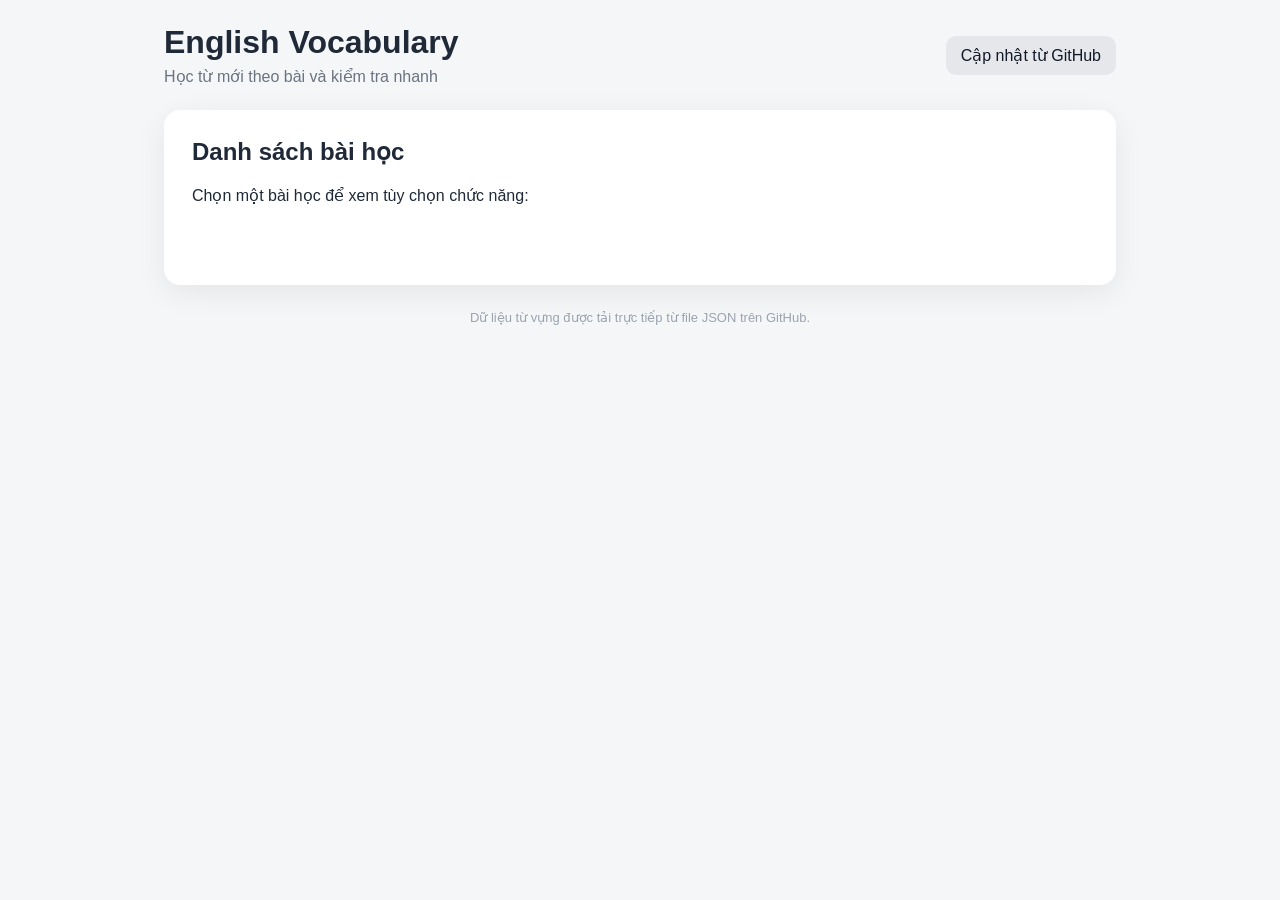
==== commit dcf321d5: "Update index.html" ====
--- a/index.html
+++ b/index.html
@@ -17,42 +17,38 @@
     </header>
 
     <main>
+      <!-- MÀN HÌNH CHỌN BÀI HỌC VÀ CHỨC NĂNG -->
       <section id="setup" class="card">
-        <h2>Chọn bài học</h2>
-        <div id="lessonList" class="lesson-grid"></div>
+        <h2>Danh sách bài học</h2>
+        <p class="guide-text">Chọn một bài học để xem tùy chọn chức năng:</p>
+        
+        <!-- Danh sách bài học sẽ render ở đây dưới dạng các nhánh con -->
+        <div id="lessonList" class="lesson-accordion"></div>
 
-        <h2 class="mode-title">Chọn chức năng</h2>
-        <div class="mode-grid">
-          <button class="mode-card" data-mode="meaning-to-word">
-            <strong>Nghĩa → Từ tiếng Anh</strong>
-            <span>Trang đưa ra nghĩa, bạn nhập từ tiếng Anh.</span>
-          </button>
-          <button class="mode-card" data-mode="word-to-meaning">
-            <strong>Từ tiếng Anh → Nghĩa</strong>
-            <span>Trang đưa ra từ tiếng Anh, bạn nhập nghĩa.</span>
-          </button>
-        </div>
-
-        <div class="random-row">
-          <label>
-            <input type="checkbox" id="randomMode">
-            Random từ trong bài
-          </label>
-          <label>
-            Số câu:
-            <select id="questionCount">
-              <option value="5">5</option>
-              <option value="10" selected>10</option>
-              <option value="20">20</option>
-              <option value="all">Tất cả</option>
-            </select>
-          </label>
-        </div>
-
-        <button id="startBtn" class="primary start-btn">Bắt đầu</button>
         <p id="status" class="status"></p>
       </section>
 
+      <!-- MÀN HÌNH XEM TỪ VỰNG TRONG BÀI -->
+      <section id="viewWords" class="card hidden">
+        <div class="quiz-head">
+          <button id="backFromViewBtn" class="secondary">← Quay lại</button>
+          <h2 id="viewLessonTitle" style="margin:0;">Tên bài học</h2>
+        </div>
+        <div class="words-table-container">
+          <table class="words-table">
+            <thead>
+              <tr>
+                <th>STT</th>
+                <th>Từ tiếng Anh</th>
+                <th>Nghĩa tiếng Việt</th>
+              </tr>
+            </thead>
+            <tbody id="wordsTableBody"></tbody>
+          </table>
+        </div>
+      </section>
+
+      <!-- MÀN HÌNH LÀM BÀI TẬP (QUIZ) -->
       <section id="quiz" class="card hidden">
         <div class="quiz-head">
           <button id="backBtn" class="secondary">← Chọn lại</button>
@@ -73,6 +69,7 @@
         <button id="nextBtn" class="primary hidden">Câu tiếp theo →</button>
       </section>
 
+      <!-- MÀN HÌNH KẾT QUẢ -->
       <section id="result" class="card hidden">
         <h2>Hoàn thành!</h2>
         <div id="scoreCircle" class="score-circle"></div>
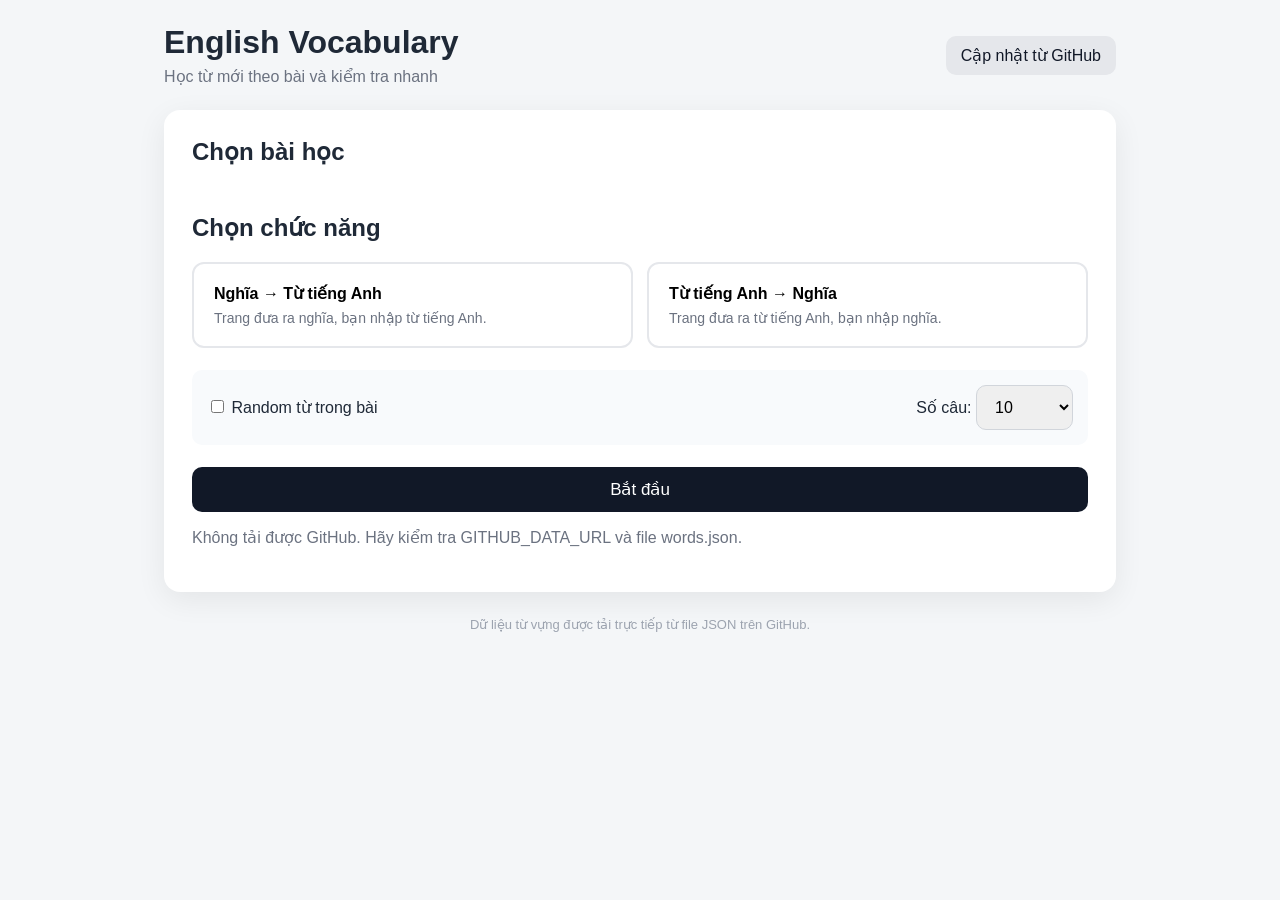
==== commit f4905e6d: "Update index.html" ====
--- a/index.html
+++ b/index.html
@@ -17,38 +17,42 @@
     </header>
 
     <main>
-      <!-- MÀN HÌNH CHỌN BÀI HỌC VÀ CHỨC NĂNG -->
       <section id="setup" class="card">
-        <h2>Danh sách bài học</h2>
-        <p class="guide-text">Chọn một bài học để xem tùy chọn chức năng:</p>
-        
-        <!-- Danh sách bài học sẽ render ở đây dưới dạng các nhánh con -->
-        <div id="lessonList" class="lesson-accordion"></div>
+        <h2>Chọn bài học</h2>
+        <div id="lessonList" class="lesson-grid"></div>
 
+        <h2 class="mode-title">Chọn chức năng</h2>
+        <div class="mode-grid">
+          <button class="mode-card" data-mode="meaning-to-word">
+            <strong>Nghĩa → Từ tiếng Anh</strong>
+            <span>Trang đưa ra nghĩa, bạn nhập từ tiếng Anh.</span>
+          </button>
+          <button class="mode-card" data-mode="word-to-meaning">
+            <strong>Từ tiếng Anh → Nghĩa</strong>
+            <span>Trang đưa ra từ tiếng Anh, bạn nhập nghĩa.</span>
+          </button>
+        </div>
+
+        <div class="random-row">
+          <label>
+            <input type="checkbox" id="randomMode">
+            Random từ trong bài
+          </label>
+          <label>
+            Số câu:
+            <select id="questionCount">
+              <option value="5">5</option>
+              <option value="10" selected>10</option>
+              <option value="20">20</option>
+              <option value="all">Tất cả</option>
+            </select>
+          </label>
+        </div>
+
+        <button id="startBtn" class="primary start-btn">Bắt đầu</button>
         <p id="status" class="status"></p>
       </section>
 
-      <!-- MÀN HÌNH XEM TỪ VỰNG TRONG BÀI -->
-      <section id="viewWords" class="card hidden">
-        <div class="quiz-head">
-          <button id="backFromViewBtn" class="secondary">← Quay lại</button>
-          <h2 id="viewLessonTitle" style="margin:0;">Tên bài học</h2>
-        </div>
-        <div class="words-table-container">
-          <table class="words-table">
-            <thead>
-              <tr>
-                <th>STT</th>
-                <th>Từ tiếng Anh</th>
-                <th>Nghĩa tiếng Việt</th>
-              </tr>
-            </thead>
-            <tbody id="wordsTableBody"></tbody>
-          </table>
-        </div>
-      </section>
-
-      <!-- MÀN HÌNH LÀM BÀI TẬP (QUIZ) -->
       <section id="quiz" class="card hidden">
         <div class="quiz-head">
           <button id="backBtn" class="secondary">← Chọn lại</button>
@@ -69,7 +73,6 @@
         <button id="nextBtn" class="primary hidden">Câu tiếp theo →</button>
       </section>
 
-      <!-- MÀN HÌNH KẾT QUẢ -->
       <section id="result" class="card hidden">
         <h2>Hoàn thành!</h2>
         <div id="scoreCircle" class="score-circle"></div>
--- a/style.css
+++ b/style.css
@@ -94,3 +94,52 @@
   #answerForm { flex-direction:column; }
   .result-stats { gap:25px; }
 }
+/* Styling cấu trúc Nhánh con (Accordion) */
+.guide-text { color: #6b7280; margin-bottom: 16px; }
+.lesson-accordion { display: flex; flex-direction: column; gap: 12px; }
+.lesson-card {
+  border: 2px solid #e5e7eb; border-radius: 12px;
+  overflow: hidden; background: white;
+}
+.lesson-header {
+  padding: 16px 20px; display: flex; justify-content: space-between;
+  align-items: center; cursor: pointer; background: #fff;
+  transition: background 0.2s;
+}
+.lesson-header:hover { background: #f9fafb; }
+.lesson-header strong { font-size: 18px; display: block; }
+.word-count { font-size: 14px; color: #6b7280; }
+.arrow-icon { color: #6b7280; font-size: 12px; }
+
+/* Phần nội dung mở rộng của bài học */
+.lesson-suboptions {
+  padding: 16px 20px; background: #f8fafc; border-top: 1px solid #e5e7eb;
+}
+.sub-btn {
+  font: inherit; border-radius: 8px; cursor: pointer; padding: 10px 14px;
+}
+.view-btn {
+  width: 100%; background: #e0e7ff; color: #3730a3; border: 1px solid #c7d2fe;
+  font-weight: bold; margin-bottom: 16px; text-align: center;
+}
+.view-btn:hover { background: #c7d2fe; }
+
+.sub-title { margin: 0 0 8px; font-weight: bold; font-size: 14px; color: #4b5563; }
+.sub-mode-grid { display: grid; grid-template-columns: 1fr 1fr; gap: 10px; margin-bottom: 12px; }
+.mode-btn {
+  background: white; border: 1px solid #d1d5db; color: #111827; text-align: center;
+}
+.mode-btn:hover { background: #111827; color: white; border-color: #111827; }
+.quiz-configs { display: flex; gap: 16px; align-items: center; font-size: 14px; color: #4b5563; }
+
+/* Bảng danh sách từ vựng */
+.words-table-container { margin-top: 20px; overflow-x: auto; }
+.words-table { width: 100%; border-collapse: collapse; text-align: left; }
+.words-table th, .words-table td { padding: 12px 16px; border-bottom: 1px solid #e5e7eb; }
+.words-table th { background: #f3f4f6; color: #374151; }
+.words-table tr:hover { background: #f9fafb; }
+
+@media (max-width: 600px) {
+  .sub-mode-grid { grid-template-columns: 1fr; }
+  .quiz-configs { flex-direction: column; align-items: flex-start; gap: 8px; }
+}
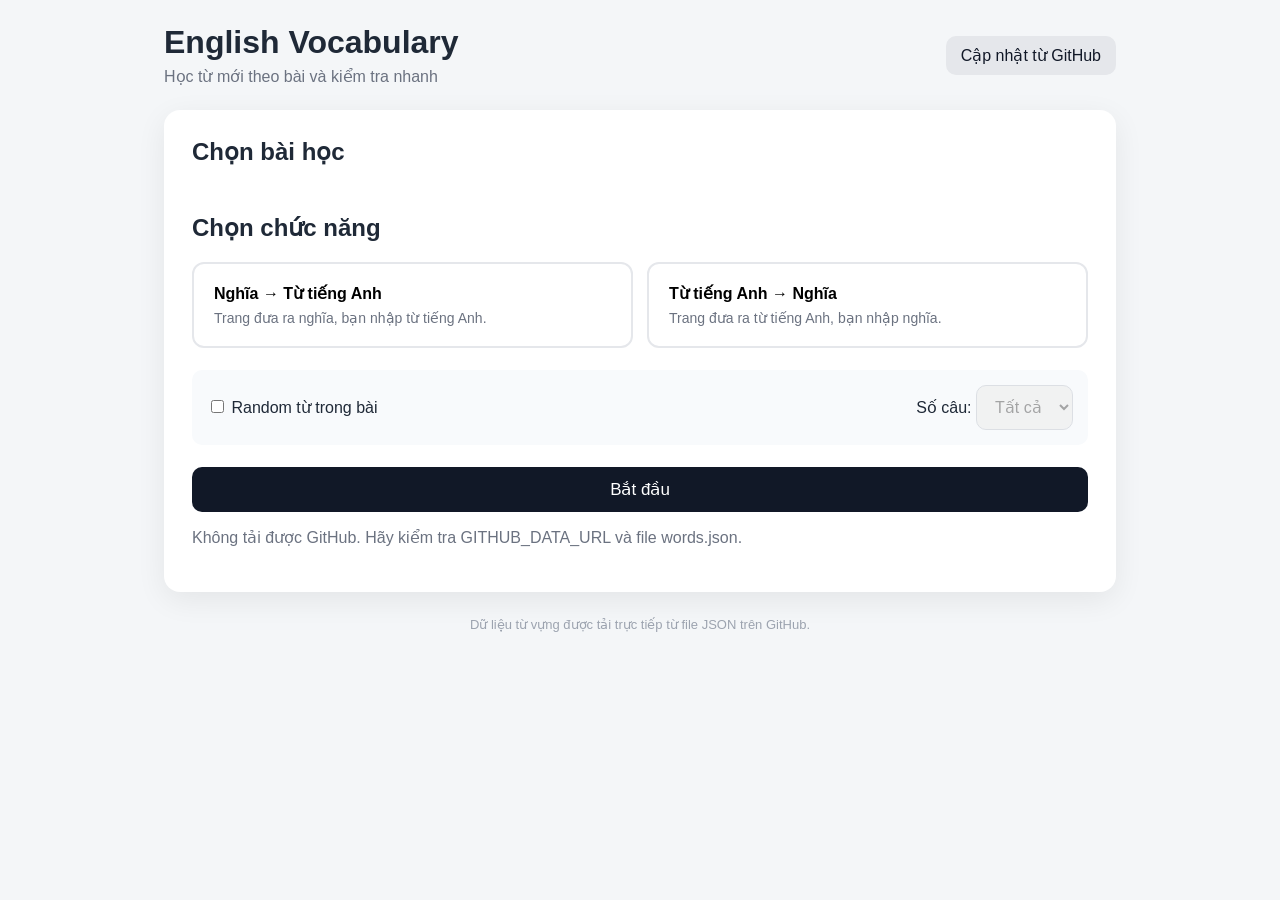
==== commit 301b4ccd: "Update index.html" ====
--- a/index.html
+++ b/index.html
@@ -40,11 +40,8 @@
           </label>
           <label>
             Số câu:
-            <select id="questionCount">
-              <option value="5">5</option>
-              <option value="10" selected>10</option>
-              <option value="20">20</option>
-              <option value="all">Tất cả</option>
+            <select id="questionCount" disabled>
+              <option value="all" selected>Tất cả</option>
             </select>
           </label>
         </div>
--- a/style.css
+++ b/style.css
@@ -94,52 +94,3 @@
   #answerForm { flex-direction:column; }
   .result-stats { gap:25px; }
 }
-/* Styling cấu trúc Nhánh con (Accordion) */
-.guide-text { color: #6b7280; margin-bottom: 16px; }
-.lesson-accordion { display: flex; flex-direction: column; gap: 12px; }
-.lesson-card {
-  border: 2px solid #e5e7eb; border-radius: 12px;
-  overflow: hidden; background: white;
-}
-.lesson-header {
-  padding: 16px 20px; display: flex; justify-content: space-between;
-  align-items: center; cursor: pointer; background: #fff;
-  transition: background 0.2s;
-}
-.lesson-header:hover { background: #f9fafb; }
-.lesson-header strong { font-size: 18px; display: block; }
-.word-count { font-size: 14px; color: #6b7280; }
-.arrow-icon { color: #6b7280; font-size: 12px; }
-
-/* Phần nội dung mở rộng của bài học */
-.lesson-suboptions {
-  padding: 16px 20px; background: #f8fafc; border-top: 1px solid #e5e7eb;
-}
-.sub-btn {
-  font: inherit; border-radius: 8px; cursor: pointer; padding: 10px 14px;
-}
-.view-btn {
-  width: 100%; background: #e0e7ff; color: #3730a3; border: 1px solid #c7d2fe;
-  font-weight: bold; margin-bottom: 16px; text-align: center;
-}
-.view-btn:hover { background: #c7d2fe; }
-
-.sub-title { margin: 0 0 8px; font-weight: bold; font-size: 14px; color: #4b5563; }
-.sub-mode-grid { display: grid; grid-template-columns: 1fr 1fr; gap: 10px; margin-bottom: 12px; }
-.mode-btn {
-  background: white; border: 1px solid #d1d5db; color: #111827; text-align: center;
-}
-.mode-btn:hover { background: #111827; color: white; border-color: #111827; }
-.quiz-configs { display: flex; gap: 16px; align-items: center; font-size: 14px; color: #4b5563; }
-
-/* Bảng danh sách từ vựng */
-.words-table-container { margin-top: 20px; overflow-x: auto; }
-.words-table { width: 100%; border-collapse: collapse; text-align: left; }
-.words-table th, .words-table td { padding: 12px 16px; border-bottom: 1px solid #e5e7eb; }
-.words-table th { background: #f3f4f6; color: #374151; }
-.words-table tr:hover { background: #f9fafb; }
-
-@media (max-width: 600px) {
-  .sub-mode-grid { grid-template-columns: 1fr; }
-  .quiz-configs { flex-direction: column; align-items: flex-start; gap: 8px; }
-}
